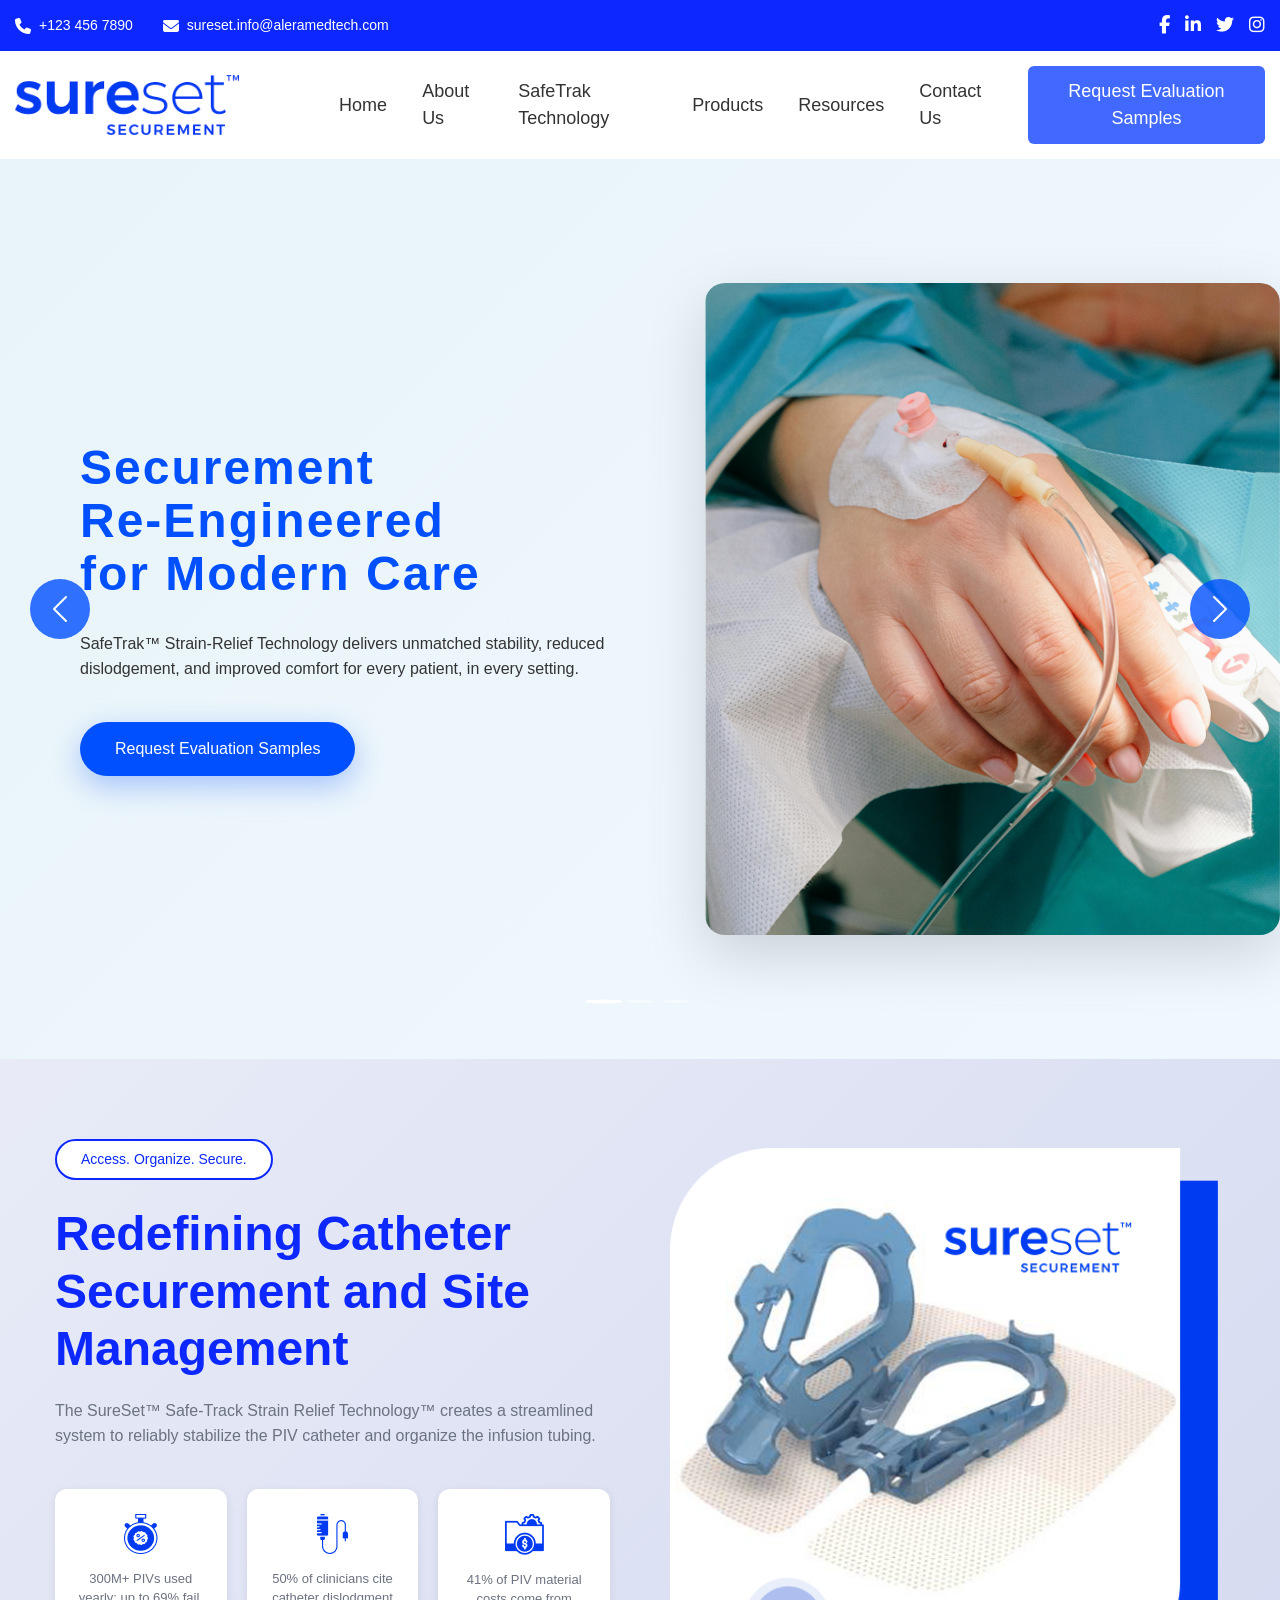
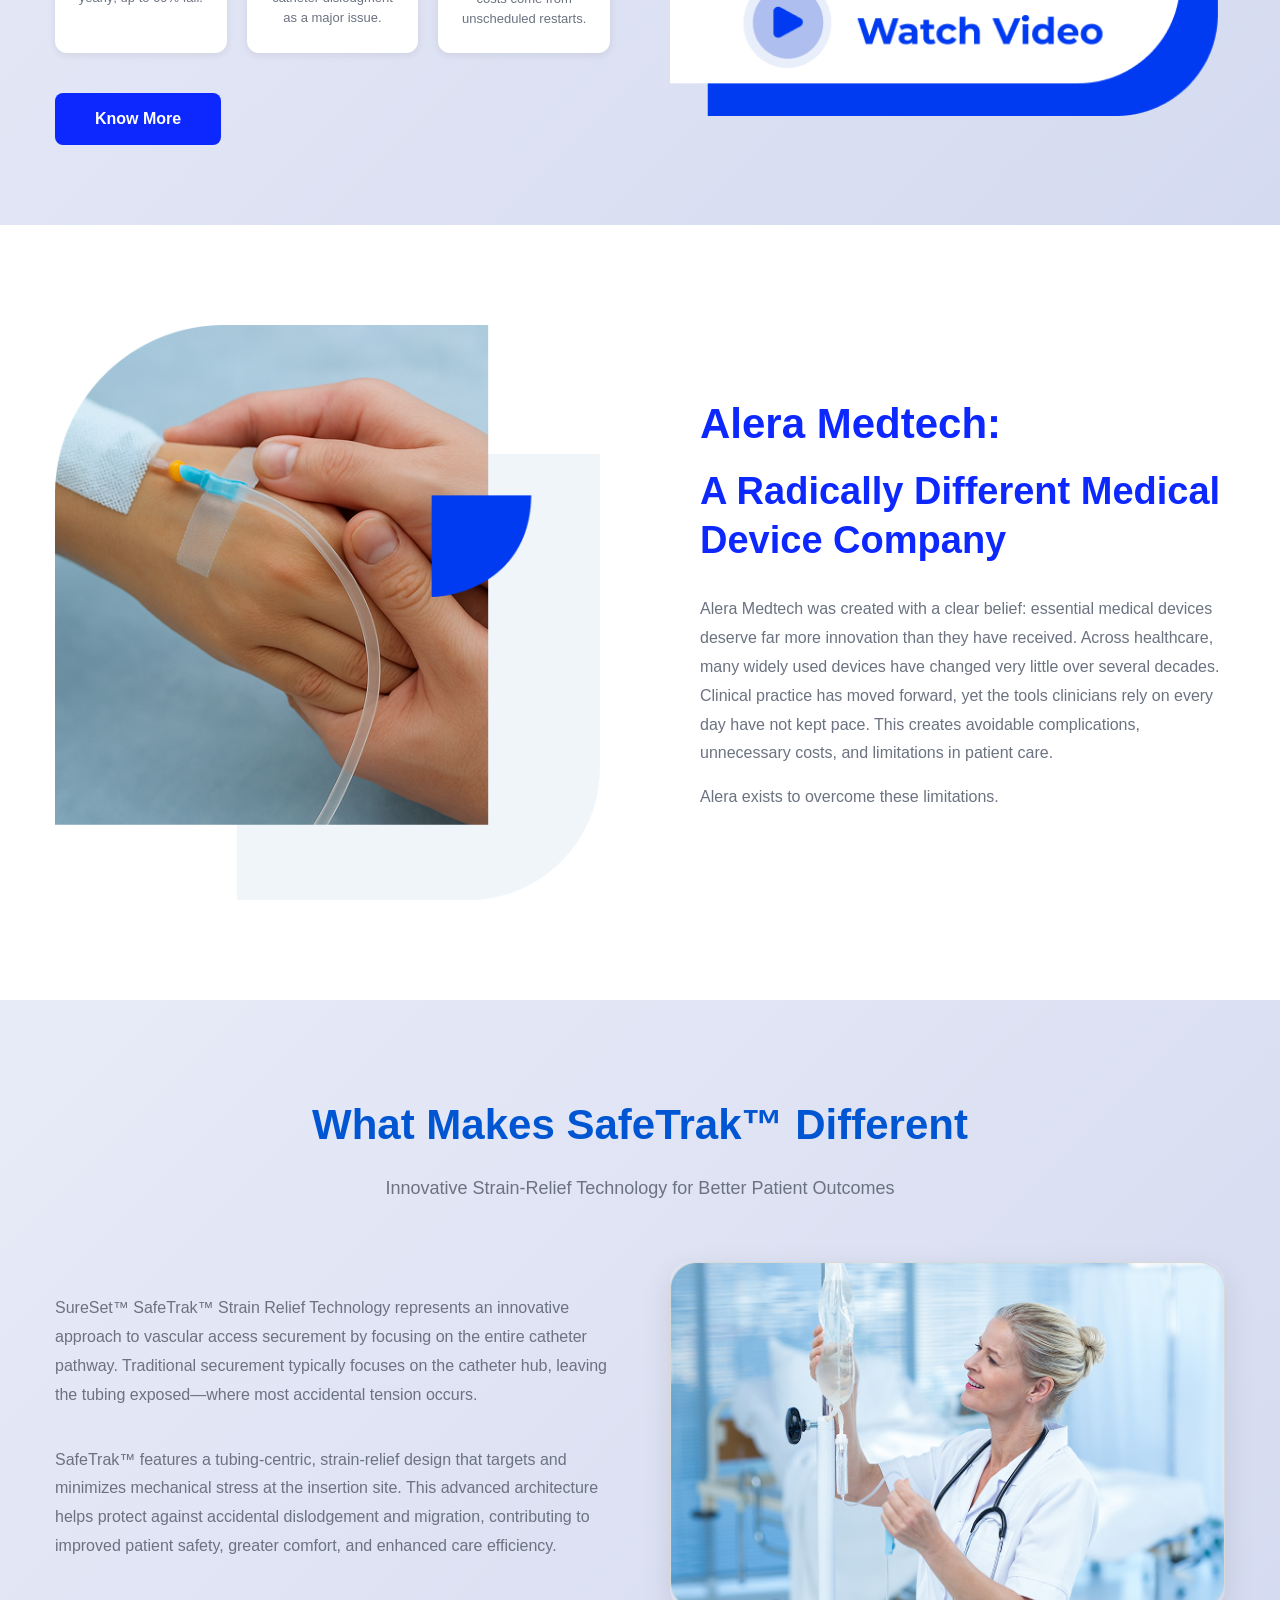
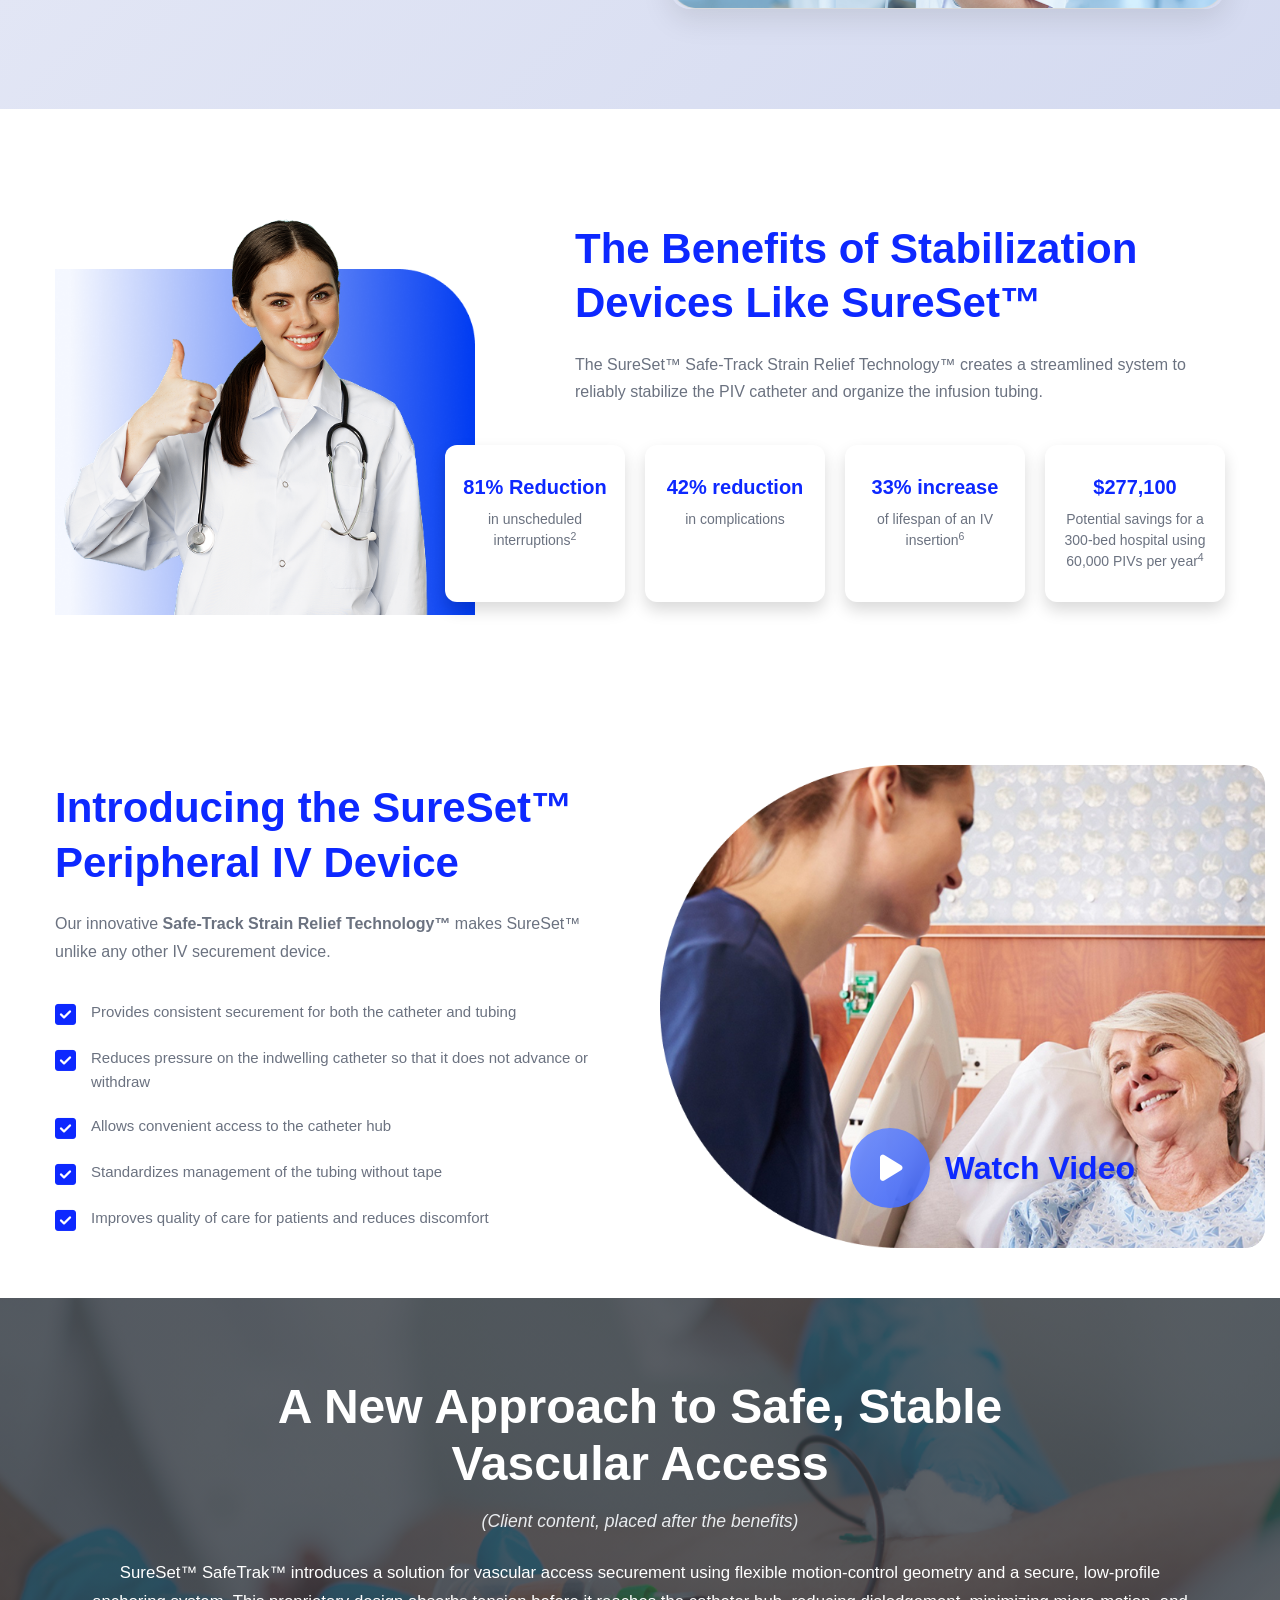
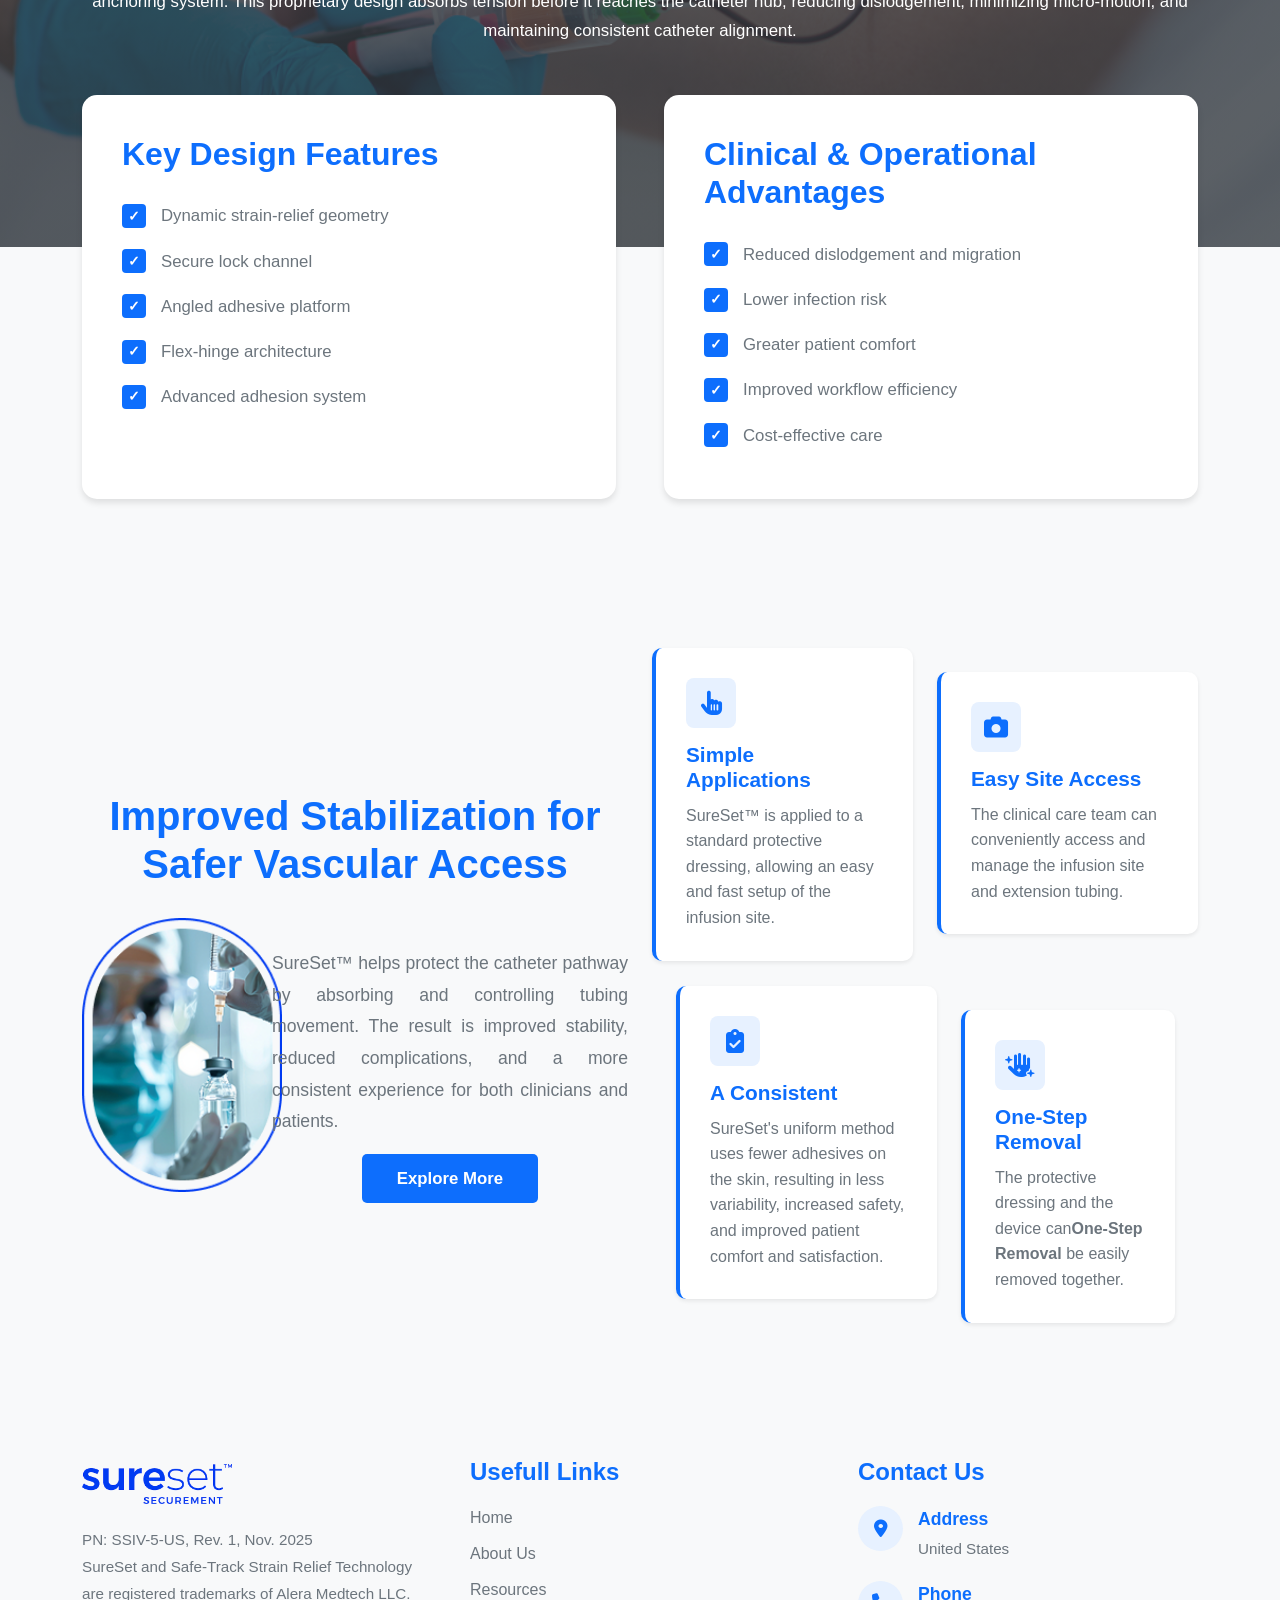
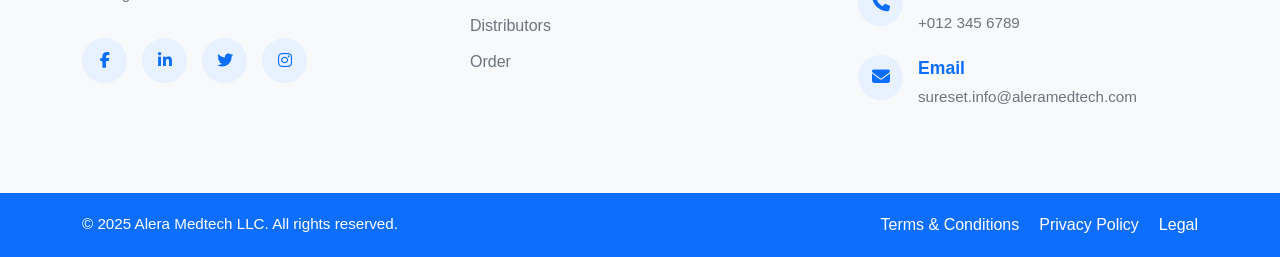
==== index.html @ 281a26e4 "comi" ====
<!DOCTYPE html>
<html lang="en">

<head>
    <meta charset="UTF-8">
    <meta name="viewport" content="width=device-width, initial-scale=1.0">
    <title>SureSet </title>
    <link href="https://cdnjs.cloudflare.com/ajax/libs/bootstrap/5.3.2/css/bootstrap.min.css" rel="stylesheet">
    <link href="https://cdnjs.cloudflare.com/ajax/libs/font-awesome/6.4.0/css/all.min.css" rel="stylesheet">
    <link rel="stylesheet" href="css/styles.css">
</head>

<body>
    <!-- Topbar -->
    <div class="topbar">
        <div class="topbar-container">
            <div class="topbar-content">
                <div class="topbar-left">
                    <a href="tel:+1234567890" class="topbar-contact-item">
                        <i class="fas fa-phone topbar-icon"></i>
                        <span>+123 456 7890</span>
                    </a>
                    <a href="mailto:sureset.info@aleramedtech.com" class="topbar-contact-item">
                        <i class="fas fa-envelope topbar-icon"></i>
                        <span>sureset.info@aleramedtech.com</span>
                    </a>
                </div>
                <div class="topbar-right">
                    <a href="#" class="topbar-social-link">
                        <i class="fab fa-facebook-f"></i>
                    </a>
                    <a href="#" class="topbar-social-link">
                        <i class="fab fa-linkedin-in"></i>
                    </a>
                    <a href="#" class="topbar-social-link">
                        <i class="fab fa-twitter"></i>
                    </a>
                    <a href="#" class="topbar-social-link">
                        <i class="fab fa-instagram"></i>
                    </a>
                </div>
            </div>
        </div>
    </div>

    <!-- Navbar -->
    <nav class="navbar">
        <div class="navbar-container">
            <div class="navbar-content">
                <a href="#" class="navbar-logo-link">
                    <img src="img/SureSet logo.png" alt="SureSet Logo" class="navbar-logo">
                </a>

                <button class="navbar-toggle" onclick="toggleMenu()">
                    <i class="fas fa-bars"></i>
                </button>

                <ul class="navbar-menu" id="navbarMenu">
                    <li class="navbar-menu-item">
                        <a href="index.html" class="navbar-menu-link">Home</a>
                    </li>
                    <li class="navbar-menu-item">
                        <a href="about.html" class="navbar-menu-link">About Us</a>
                    </li>
                    <li class="navbar-menu-item">
                        <a href="safetrak-technology.html" class="navbar-menu-link">SafeTrak Technology</a>
                    </li>
                    <li class="navbar-menu-item">
                        <a href="#" class="navbar-menu-link">Products</a>
                    </li>
                    <li class="navbar-menu-item">
                        <a href="resourses.html" class="navbar-menu-link">Resources</a>
                    </li>
                    <li class="navbar-menu-item">
                        <a href="contact.html" class="navbar-menu-link">Contact Us</a>
                    </li>
                    <li class="navbar-menu-item">
                        <button class="navbar-cta-button" id="openModalBtn">Request Evaluation Samples</button>
                    </li>
                </ul>
            </div>
        </div>
    </nav>

    <!-- Modal Overlay -->
    <div class="modal-overlay" id="modalOverlay">
        <div class="modal-container">
            <button class="close-btn" id="closeModalBtn" aria-label="Close"></button>

            <div class="form-header">
                <h1 id="headerTitle">Request Evaluation Samples</h1>
                <p id="headerSubtitle">Complete the form below to receive SureSet™ evaluation samples</p>
            </div>

            <div class="form-body">
                <!-- Form Content -->
                <div class="form-content" id="formContent">
                    <form id="evaluationForm" novalidate>
                        <div class="form-group">
                            <label for="fullName">Full Name <span class="required">*</span></label>
                            <input type="text" id="fullName" name="fullName" required>
                            <span class="error-message" id="fullNameError">Please enter your full name</span>
                        </div>

                        <div class="form-group">
                            <label for="email">Work Email <span class="required">*</span></label>
                            <input type="email" id="email" name="email" required>
                            <span class="error-message" id="emailError">Please enter a valid work email address</span>
                        </div>

                        <div class="form-group">
                            <label for="designation">Designation <span class="required">*</span></label>
                            <input type="text" id="designation" name="designation" required
                                placeholder="e.g., Nurse Manager, Physician, Clinical Director">
                            <span class="error-message" id="designationError">Please enter your designation</span>
                        </div>

                        <div class="form-group">
                            <label for="department">Department <span class="required">*</span></label>
                            <input type="text" id="department" name="department" required
                                placeholder="e.g., Emergency, ICU, Cardiology">
                            <span class="error-message" id="departmentError">Please enter your department</span>
                        </div>

                        <div class="form-group">
                            <label for="facilityName">Hospital/Clinic Name <span class="required">*</span></label>
                            <input type="text" id="facilityName" name="facilityName" required>
                            <span class="error-message" id="facilityNameError">Please enter your hospital or clinic
                                name</span>
                        </div>

                        <div class="form-group">
                            <label for="productType">Product Type <span class="required">*</span></label>
                            <select id="productType" name="productType" required>
                                <option value="">-- Select Product Type --</option>
                                <option value="sureset-peripheral-iv">SureSet™ Peripheral IV Securement Device</option>
                                <option value="sureset-picc">SureSet™ PICC Line Securement</option>
                                <option value="sureset-central-line">SureSet™ Central Line Securement</option>
                                <option value="sureset-dialysis">SureSet™ Dialysis Catheter Securement</option>
                                <option value="multiple">Multiple Products</option>
                            </select>
                            <span class="error-message" id="productTypeError">Please select a product type</span>
                        </div>

                        <div class="form-group">
                            <label for="phone">Phone Number <span class="required">*</span></label>
                            <input type="tel" id="phone" name="phone" required placeholder="+1 (555) 123-4567">
                            <span class="error-message" id="phoneError">Please enter a valid phone number</span>
                        </div>

                        <div class="form-group">
                            <label for="estimatedVolume">Estimated Monthly Volume</label>
                            <input type="text" id="estimatedVolume" name="estimatedVolume"
                                placeholder="e.g., 500 units">
                        </div>

                        <div class="form-group">
                            <label for="additionalInfo">Additional Information</label>
                            <textarea id="additionalInfo" name="additionalInfo"
                                placeholder="Please share any specific requirements or questions..."></textarea>
                        </div>

                        <button type="submit" class="submit-btn">Submit Request</button>
                    </form>
                </div>

                <!-- Thank You Content -->
                <div class="thank-you-content" id="thankYouContent">
                    <div class="thank-you-icon">
                        <div class="checkmark"></div>
                    </div>
                    <h2>Thank You!</h2>
                    <p>Your request has been submitted successfully. Our team will contact you within 24-48 hours.</p>

                    <div class="download-section">
                        <h3>📄 Download Product Information</h3>
                        <div class="download-buttons">
                            <!-- <a href="#" class="download-btn" id="downloadBrochure">
                                <svg fill="none" stroke="currentColor" viewBox="0 0 24 24">
                                    <path stroke-linecap="round" stroke-linejoin="round" stroke-width="2" d="M12 10v6m0 0l-3-3m3 3l3-3m2 8H7a2 2 0 01-2-2V5a2 2 0 012-2h5.586a1 1 0 01.707.293l5.414 5.414a1 1 0 01.293.707V19a2 2 0 01-2 2z"></path>
                                </svg>
                                Download Product Brochure
                            </a>
                            <a href="#" class="download-btn" id="downloadGuide">
                                <svg fill="none" stroke="currentColor" viewBox="0 0 24 24">
                                    <path stroke-linecap="round" stroke-linejoin="round" stroke-width="2" d="M12 10v6m0 0l-3-3m3 3l3-3m2 8H7a2 2 0 01-2-2V5a2 2 0 012-2h5.586a1 1 0 01.707.293l5.414 5.414a1 1 0 01.293.707V19a2 2 0 01-2 2z"></path>
                                </svg>
                                Download Clinical Guide
                            </a> -->
                            <a href="pdf/Sureset_Vascular Acess Safety.pdf" class="download-btn secondary-btn"
                                target="_blank">
                                <svg fill="none" stroke="currentColor" viewBox="0 0 24 24">
                                    <path stroke-linecap="round" stroke-linejoin="round" stroke-width="2"
                                        d="M12 10v6m0 0l-3-3m3 3l3-3m2 8H7a2 2 0 01-2-2V5a2 2 0 012-2h5.586a1 1 0 01.707.293l5.414 5.414a1 1 0 01.293.707V19a2 2 0 01-2 2z">
                                    </path>
                                </svg>
                                Download Full Product Catalog
                            </a>
                        </div>
                    </div>

                    <button class="submit-btn" id="closeThankYou">Close</button>
                </div>
            </div>
        </div>
    </div>

    <script>
        const modal = document.getElementById('modalOverlay');
        const openBtn = document.getElementById('openModalBtn');
        const closeBtn = document.getElementById('closeModalBtn');
        const form = document.getElementById('evaluationForm');
        const formContent = document.getElementById('formContent');
        const thankYouContent = document.getElementById('thankYouContent');
        const headerTitle = document.getElementById('headerTitle');
        const headerSubtitle = document.getElementById('headerSubtitle');
        const invalidEmailDomains = ['gmail.com', 'yahoo.com', 'hotmail.com', 'outlook.com', 'aol.com', 'icloud.com', 'mail.com', 'protonmail.com', 'yandex.com', 'zoho.com'];

        // Open Modal
        openBtn.addEventListener('click', () => {
            modal.classList.add('active');
            document.body.style.overflow = 'hidden';
            showForm();
        });

        // Close Modal
        function closeModal() {
            modal.classList.remove('active');
            document.body.style.overflow = '';
        }

        closeBtn.addEventListener('click', closeModal);

        // Close on overlay click
        modal.addEventListener('click', (e) => {
            if (e.target === modal) {
                closeModal();
            }
        });

        // Close on Escape key
        document.addEventListener('keydown', (e) => {
            if (e.key === 'Escape' && modal.classList.contains('active')) {
                closeModal();
            }
        });

        // Show Form
        function showForm() {
            formContent.classList.remove('hidden');
            thankYouContent.classList.remove('active');
            headerTitle.textContent = 'Request Evaluation Samples';
            headerSubtitle.textContent = 'Complete the form below to receive SureSet™ evaluation samples';
        }

        // Show Thank You Page
        function showThankYou() {
            formContent.classList.add('hidden');
            thankYouContent.classList.add('active');
            headerTitle.textContent = 'Request Submitted!';
            headerSubtitle.textContent = 'Access your resources below';
            document.querySelector('.modal-container').scrollTop = 0;
        }

        // Close Thank You and Reset
        document.getElementById('closeThankYou').addEventListener('click', () => {
            closeModal();
            setTimeout(() => {
                showForm();
                form.reset();
            }, 300);
        });



        function validateEmail(email) {
            const emailPattern = /^[^\s@]+@[^\s@]+\.[^\s@]+$/;
            if (!emailPattern.test(email)) {
                return { valid: false, message: 'Please enter a valid email address' };
            }

            const domain = email.split('@')[1].toLowerCase();
            if (invalidEmailDomains.includes(domain)) {
                return { valid: false, message: 'Please use a work email address. Personal email domains (Gmail, Yahoo, Hotmail, etc.) are not accepted' };
            }

            return { valid: true };
        }

        function validatePhone(phone) {
            const phonePattern = /^[+]?[(]?[0-9]{1,4}[)]?[-\s.]?[(]?[0-9]{1,4}[)]?[-\s.]?[0-9]{1,9}$/;
            return phonePattern.test(phone.replace(/\s/g, ''));
        }

        function showError(fieldId, message) {
            const field = document.getElementById(fieldId);
            const errorElement = document.getElementById(fieldId + 'Error');
            field.classList.add('error');
            errorElement.textContent = message;
            errorElement.classList.add('show');
        }

        function clearError(fieldId) {
            const field = document.getElementById(fieldId);
            const errorElement = document.getElementById(fieldId + 'Error');
            field.classList.remove('error');
            errorElement.classList.remove('show');
        }

        // Real-time validation for email
        document.getElementById('email').addEventListener('blur', function () {
            const email = this.value.trim();
            if (email) {
                const validation = validateEmail(email);
                if (!validation.valid) {
                    showError('email', validation.message);
                } else {
                    clearError('email');
                }
            }
        });

        // Real-time validation for phone
        document.getElementById('phone').addEventListener('blur', function () {
            const phone = this.value.trim();
            if (phone && !validatePhone(phone)) {
                showError('phone', 'Please enter a valid phone number');
            } else if (phone) {
                clearError('phone');
            }
        });

        // Clear errors on input
        form.querySelectorAll('input, select, textarea').forEach(field => {
            field.addEventListener('input', function () {
                clearError(this.id);
            });
        });

        form.addEventListener('submit', function (e) {
            e.preventDefault();

            let isValid = true;

            // Validate Full Name
            const fullName = document.getElementById('fullName').value.trim();
            if (!fullName) {
                showError('fullName', 'Please enter your full name');
                isValid = false;
            } else {
                clearError('fullName');
            }

            // Validate Email
            const email = document.getElementById('email').value.trim();
            const emailValidation = validateEmail(email);
            if (!email || !emailValidation.valid) {
                showError('email', emailValidation.message || 'Please enter a valid work email address');
                isValid = false;
            } else {
                clearError('email');
            }

            // Validate Designation
            const designation = document.getElementById('designation').value.trim();
            if (!designation) {
                showError('designation', 'Please enter your designation');
                isValid = false;
            } else {
                clearError('designation');
            }

            // Validate Department
            const department = document.getElementById('department').value.trim();
            if (!department) {
                showError('department', 'Please enter your department');
                isValid = false;
            } else {
                clearError('department');
            }

            // Validate Facility Name
            const facilityName = document.getElementById('facilityName').value.trim();
            if (!facilityName) {
                showError('facilityName', 'Please enter your hospital or clinic name');
                isValid = false;
            } else {
                clearError('facilityName');
            }

            // Validate Product Type
            const productType = document.getElementById('productType').value;
            if (!productType) {
                showError('productType', 'Please select a product type');
                isValid = false;
            } else {
                clearError('productType');
            }

            // Validate Phone
            const phone = document.getElementById('phone').value.trim();
            if (!phone || !validatePhone(phone)) {
                showError('phone', 'Please enter a valid phone number');
                isValid = false;
            } else {
                clearError('phone');
            }

            if (isValid) {
                // Here you would typically send the data to your server
                console.log('Form submitted successfully!', {
                    fullName,
                    email,
                    designation,
                    department,
                    facilityName,
                    productType,
                    phone,
                    estimatedVolume: document.getElementById('estimatedVolume').value.trim(),
                    additionalInfo: document.getElementById('additionalInfo').value.trim()
                });

                // Show Thank You page
                showThankYou();
            } else {
                // Scroll to first error in modal
                const firstError = form.querySelector('.error');
                if (firstError) {
                    firstError.scrollIntoView({ behavior: 'smooth', block: 'center' });
                }
            }
        });
    </script>
    <div id="heroCarousel" class="carousel slide hero-carousel" data-bs-ride="carousel" data-bs-interval="4000"
        data-bs-pause="false">
        <!-- Indicators -->
        <div class="carousel-indicators">
            <button type="button" data-bs-target="#heroCarousel" data-bs-slide-to="0" class="active"></button>
            <button type="button" data-bs-target="#heroCarousel" data-bs-slide-to="1"></button>
            <button type="button" data-bs-target="#heroCarousel" data-bs-slide-to="2"></button>
        </div>

        <!-- Slides -->
        <div class="carousel-inner">
            <!-- Slide 1 -->
            <div class="carousel-item active">
                <div class="hero-content">
                    <div class="content-wrapper">
                        <div class="text-content">
                            <h1>Securement<br>Re-Engineered<br>for Modern Care</h1>
                            <p>SafeTrak™ Strain-Relief Technology delivers unmatched stability, reduced dislodgement,
                                and improved comfort for every patient, in every setting.</p>
                            <button class="cta-button">Request Evaluation Samples</button>
                        </div>
                        <div class="image-content">
                            <img src="img/banner-1.png" alt="Medical Care" class="hero-image">
                        </div>
                    </div>
                </div>
            </div>

            <!-- Slide 2 -->
            <div class="carousel-item">
                <div class="hero-content">
                    <div class="content-wrapper">
                        <div class="text-content">
                            <h1>SafeTrak™ <br>Technology</h1>
                            <p>Engineered to Control Motion. Designed to Prevent Complications. Our tubing-centric
                                architecture absorbs tension before it reaches the catheter, protecting the insertion
                                site and reducing failures.</p>
                            <button class="cta-button">Explore SafeTrak™</button>
                        </div>
                        <div class="image-content">
                            <img src="img/banner-2.png" alt="Patient Care" class="hero-image">
                        </div>
                    </div>
                </div>
            </div>

            <!-- Slide 3 -->
            <div class="carousel-item">
                <div class="hero-content">
                    <div class="content-wrapper">
                        <div class="text-content">
                            <h1>SafeTrak™ <br>Technology</h1>
                            <p>Engineered to Control Motion. Designed to Prevent Complications. Our tubing-centric
                                architecture absorbs tension before it reaches the catheter, protecting the insertion
                                site and reducing failures.</p>
                            <button class="cta-button">Explore SafeTrak™</button>
                        </div>
                        <div class="image-content">
                            <img src="img/banner-3.png" alt="Healthcare Professional" class="hero-image">
                        </div>
                    </div>
                </div>
            </div>
        </div>

        <!-- Controls -->
        <button class="carousel-control-prev" type="button" data-bs-target="#heroCarousel" data-bs-slide="prev">
            <span class="carousel-control-prev-icon"></span>
            <span class="visually-hidden">Previous</span>
        </button>
        <button class="carousel-control-next" type="button" data-bs-target="#heroCarousel" data-bs-slide="next">
            <span class="carousel-control-next-icon"></span>
            <span class="visually-hidden">Next</span>
        </button>
    </div>

    <!-- Hero Section -->
    <section class="hero-section">
        <div class="hero-container">
            <div class="hero-content-wrapper">
                <div class="hero-left-content">
                    <div class="hero-badge">Access. Organize. Secure.</div>
                    <h1 class="hero-main-heading">Redefining Catheter Securement and Site Management</h1>
                    <p class="hero-description">
                        The SureSet™ Safe-Track Strain Relief Technology™ creates a streamlined
                        system to reliably stabilize the PIV catheter and organize the infusion tubing.
                    </p>

                    <div class="hero-stats-grid">
                        <div class="hero-stat-card">
                            <div class="hero-stat-icon">
                                <img src="img/icons/abt-1.png" alt="">
                            </div>
                            <p class="hero-stat-text">300M+ PIVs used yearly; up to 69% fail.</p>
                        </div>
                        <div class="hero-stat-card">
                            <div class="hero-stat-icon">
                                <img src="img/icons/abt-2.png" alt="">
                            </div>
                            <p class="hero-stat-text">50% of clinicians cite catheter dislodgment as a major issue.</p>
                        </div>
                        <div class="hero-stat-card">
                            <div class="hero-stat-icon">
                                <img src="img/icons/abt-3.png" alt="">
                            </div>
                            <p class="hero-stat-text">41% of PIV material costs come from unscheduled restarts.</p>
                        </div>
                    </div>

                    <a href="#" class="hero-cta-button">Know More</a>
                </div>

                <div class="hero-right-content">
                    <a href="#">
                        <img src="img/about.png" alt="SureSet Product" class="hero-product-image">

                    </a>
                </div>
            </div>
        </div>
    </section>

    <!-- About Section -->
    <section class="about-section">
        <div class="about-container">
            <div class="about-content-grid">
                <div class="about-image-wrapper">
                    <img src="img/rapid different.png" alt="Alera Medtech" class="about-main-image">

                </div>

                <div class="about-text-content">
                    <h2 class="about-main-title">Alera Medtech:</h2>
                    <h3 class="about-subtitle">A Radically Different Medical Device Company</h3>
                    <p class="about-description-text">
                        Alera Medtech was created with a clear belief: essential medical devices
                        deserve far more innovation than they have received. Across healthcare,
                        many widely used devices have changed very little over several decades.
                        Clinical practice has moved forward, yet the tools clinicians rely on every
                        day have not kept pace. This creates avoidable complications, unnecessary
                        costs, and limitations in patient care.
                    </p>
                    <p class="about-highlight-text">
                        Alera exists to overcome these limitations.
                    </p>
                </div>
            </div>
        </div>
    </section>

    <!-- SafeTrak Section -->
    <section class="safetrak-section">
        <div class="safetrak-container">
            <div class="safetrak-header">
                <h2 class="safetrak-main-title">What Makes SafeTrak™ Different</h2>
                <p class="safetrak-subtitle">Innovative Strain-Relief Technology for Better Patient Outcomes</p>
            </div>

            <div class="safetrak-content-grid">
                <div class="safetrak-text-wrapper">
                    <p class="safetrak-description-para">
                        SureSet™ SafeTrak™ Strain Relief Technology represents an innovative
                        approach to vascular access securement by focusing on the entire catheter
                        pathway. Traditional securement typically focuses on the catheter hub, leaving
                        the tubing exposed—where most accidental tension occurs.
                    </p>
                    <p class="safetrak-description-para">
                        SafeTrak™ features a tubing-centric, strain-relief design that targets and
                        minimizes mechanical stress at the insertion site. This advanced architecture
                        helps protect against accidental dislodgement and migration, contributing to
                        improved patient safety, greater comfort, and enhanced care efficiency.
                    </p>
                </div>

                <div class="safetrak-image-wrapper">
                    <img src="img/make different.png" alt="SafeTrak Technology" class="safetrak-featured-image">
                </div>
            </div>
        </div>
    </section>

    <!-- Benefits Section -->
    <section class="benefits-section">
        <div class="benefits-container">
            <div class="benefits-content-wrapper">
                <div class="benefits-image-container">
                    <img src="img/benifit.png" alt="Doctor" class="benefits-doctor-image">
                </div>

                <div class="benefits-text-area">
                    <h2 class="benefits-main-heading">The Benefits of Stabilization Devices Like SureSet™</h2>
                    <p class="benefits-intro-text">
                        The SureSet™ Safe-Track Strain Relief Technology™ creates a streamlined
                        system to reliably stabilize the PIV catheter and organize the infusion tubing.
                    </p>

                    <div class="benefits-stats-container">
                        <div class="benefits-stat-box shadow">
                            <h3 class="benefits-stat-number">81% Reduction</h3>
                            <p class="benefits-stat-description">in unscheduled interruptions<sup>2</sup></p>
                        </div>
                        <div class="benefits-stat-box shadow">
                            <h3 class="benefits-stat-number">42% reduction</h3>
                            <p class="benefits-stat-description">in complications</p>
                        </div>
                        <div class="benefits-stat-box shadow">
                            <h3 class="benefits-stat-number">33% increase</h3>
                            <p class="benefits-stat-description">of lifespan of an IV insertion<sup>6</sup></p>
                        </div>
                        <div class="benefits-stat-box shadow">
                            <h3 class="benefits-stat-number">$277,100</h3>
                            <p class="benefits-stat-description">Potential savings for a 300-bed hospital using 60,000
                                PIVs per year<sup>4</sup></p>
                        </div>
                    </div>
                </div>
            </div>
        </div>
    </section>

    <!-- Introducing Section -->
    <section class="introducing-section">
        <div class="introducing-container">
            <div class="introducing-layout-grid">
                <div class="introducing-left-content">
                    <h2 class="introducing-main-title">Introducing the SureSet™ Peripheral IV Device</h2>
                    <p class="introducing-subtitle-text">
                        Our innovative <strong>Safe-Track Strain Relief Technology™</strong> makes
                        SureSet™ unlike any other IV securement device.
                    </p>

                    <ul class="introducing-features-list">
                        <li class="introducing-feature-item">
                            <i class="fas fa-check-square introducing-check-icon"></i>
                            <span class="introducing-feature-text">Provides consistent securement for both the catheter
                                and tubing</span>
                        </li>
                        <li class="introducing-feature-item">
                            <i class="fas fa-check-square introducing-check-icon"></i>
                            <span class="introducing-feature-text">Reduces pressure on the indwelling catheter so that
                                it does not advance or withdraw</span>
                        </li>
                        <li class="introducing-feature-item">
                            <i class="fas fa-check-square introducing-check-icon"></i>
                            <span class="introducing-feature-text">Allows convenient access to the catheter hub</span>
                        </li>
                        <li class="introducing-feature-item">
                            <i class="fas fa-check-square introducing-check-icon"></i>
                            <span class="introducing-feature-text">Standardizes management of the tubing without
                                tape</span>
                        </li>
                        <li class="introducing-feature-item">
                            <i class="fas fa-check-square introducing-check-icon"></i>
                            <span class="introducing-feature-text">Improves quality of care for patients and reduces
                                discomfort</span>
                        </li>
                    </ul>
                </div>

                <div class="introducing-right-content">
                    <div class="introducing-video-container">
                        <img src="img/peripheral iv device.png" alt="Patient Care" class="introducing-background-image">
                        <div class="introducing-video-overlay">
                            <button class="introducing-play-btn">
                                <i class="fas fa-play introducing-play-icon"></i>
                            </button>
                            <span class="introducing-watch-text">Watch Video</span>
                        </div>
                    </div>
                </div>
            </div>
        </div>
    </section>

    <!-- Hero Section -->
    <section class="vas-hero-section">
        <div class="container">
            <h1 class="vas-hero-title">A New Approach to Safe, Stable<br>Vascular Access</h1>
            <p class="vas-hero-subtitle">(Client content, placed after the benefits)</p>
            <p class="vas-hero-description">
                SureSet™ SafeTrak™ introduces a solution for vascular access securement using flexible motion-control
                geometry and a secure, low-profile anchoring system. This proprietary design absorbs tension before it
                reaches the catheter hub, reducing dislodgement, minimizing micro-motion, and maintaining consistent
                catheter alignment.
            </p>
        </div>
    </section>

    <!-- Features Section -->
    <section class="vas-content-section">
        <div class="container">
            <div class="row g-5">
                <!-- Key Design Features -->
                <div class="col-lg-6">
                    <div class="vas-feature-card">
                        <h2 class="vas-card-title">Key Design Features</h2>
                        <div class="vas-feature-item">
                            <div class="vas-check-icon"></div>
                            <p class="vas-feature-text">Dynamic strain-relief geometry</p>
                        </div>
                        <div class="vas-feature-item">
                            <div class="vas-check-icon"></div>
                            <p class="vas-feature-text">Secure lock channel</p>
                        </div>
                        <div class="vas-feature-item">
                            <div class="vas-check-icon"></div>
                            <p class="vas-feature-text">Angled adhesive platform</p>
                        </div>
                        <div class="vas-feature-item">
                            <div class="vas-check-icon"></div>
                            <p class="vas-feature-text">Flex-hinge architecture</p>
                        </div>
                        <div class="vas-feature-item">
                            <div class="vas-check-icon"></div>
                            <p class="vas-feature-text">Advanced adhesion system</p>
                        </div>
                    </div>
                </div>

                <!-- Clinical & Operational Advantages -->
                <div class="col-lg-6">
                    <div class="vas-feature-card">
                        <h2 class="vas-card-title">Clinical & Operational<br>Advantages</h2>
                        <div class="vas-feature-item">
                            <div class="vas-check-icon"></div>
                            <p class="vas-feature-text">Reduced dislodgement and migration</p>
                        </div>
                        <div class="vas-feature-item">
                            <div class="vas-check-icon"></div>
                            <p class="vas-feature-text">Lower infection risk</p>
                        </div>
                        <div class="vas-feature-item">
                            <div class="vas-check-icon"></div>
                            <p class="vas-feature-text">Greater patient comfort</p>
                        </div>
                        <div class="vas-feature-item">
                            <div class="vas-check-icon"></div>
                            <p class="vas-feature-text">Improved workflow efficiency</p>
                        </div>
                        <div class="vas-feature-item">
                            <div class="vas-check-icon"></div>
                            <p class="vas-feature-text">Cost-effective care</p>
                        </div>
                    </div>
                </div>
            </div>
        </div>
    </section>

    <!-- Stabilization Section -->
    <section class="vas-stabilization-section">
        <div class="container">
            <div class="row align-items-center">
                <div class="col-lg-6">

                    <div class="text-center">
                        <h2 class="vas-stab-title">Improved Stabilization for Safer Vascular Access</h2>
                        <div class="row">
                            <div class="col-4">
                                <img src="img/stabilization.png" width="200" alt="">
                            </div>
                            <div class="col-8">
                                <p class="vas-stab-description">
                                    SureSet™ helps protect the catheter pathway by absorbing and controlling tubing
                                    movement. The result is improved stability, reduced complications, and a more
                                    consistent
                                    experience for both clinicians and patients.
                                </p>
                                <button class="vas-explore-btn">Explore More</button>
                            </div>
                        </div>


                    </div>
                </div>
                <div class="col-lg-6">
                    <div class="row">
                        <div class="col-md-6">
                            <div class="vas-benefit-card">
                                <div class="vas-benefit-icon">
                                    <i class="fas fa-hand-pointer"></i>
                                </div>
                                <h3 class="vas-benefit-title">Simple Applications</h3>
                                <p class="vas-benefit-text">
                                    SureSet™ is applied to a standard protective dressing, allowing an easy and fast
                                    setup of the infusion site.
                                </p>
                            </div>
                        </div>
                        <div class="col-md-6 mt-4">
                            <div class="vas-benefit-card">
                                <div class="vas-benefit-icon">
                                    <i class="fas fa-camera"></i>
                                </div>
                                <h3 class="vas-benefit-title">Easy Site Access</h3>
                                <p class="vas-benefit-text">
                                    The clinical care team can conveniently access and manage the infusion site and
                                    extension tubing.
                                </p>
                            </div>
                        </div>
                        <div class="col-md-6 ms-4">
                            <div class="vas-benefit-card">
                                <div class="vas-benefit-icon">
                                    <i class="fas fa-clipboard-check"></i>
                                </div>
                                <h3 class="vas-benefit-title">A Consistent</h3>
                                <p class="vas-benefit-text">
                                    SureSet's uniform method uses fewer adhesives on the skin, resulting in less
                                    variability, increased safety, and improved patient comfort and satisfaction.
                                </p>
                            </div>
                        </div>
                        <div class="col-md-5 mt-4">
                            <div class="vas-benefit-card">
                                <div class="vas-benefit-icon">
                                    <i class="fas fa-hand-sparkles"></i>
                                </div>
                                <h3 class="vas-benefit-title">One-Step Removal</h3>
                                <p class="vas-benefit-text">
                                    The protective dressing and the device can<strong>One-Step Removal</strong> be
                                    easily removed together.
                                </p>
                            </div>
                        </div>
                    </div>
                </div>
            </div>
        </div>
    </section>

    <!-- Footer -->
    <footer class="vas-footer">
        <div class="container">
            <div class="row vas-footer-top g-5">
                <div class="col-lg-4 mb-4">
                    <div class="vas-footer-logo">
                        <img src="img/SureSet logo.png" width="150" alt="">
                    </div>
                    <p class="vas-footer-text">
                        PN: SSIV-5-US, Rev. 1, Nov. 2025<br>
                        SureSet and Safe-Track Strain Relief Technology are registered trademarks of Alera Medtech LLC.
                    </p>
                    <div class="vas-social-links">
                        <a href="#" class="vas-social-link"><i class="fab fa-facebook-f"></i></a>
                        <a href="#" class="vas-social-link"><i class="fab fa-linkedin-in"></i></a>
                        <a href="#" class="vas-social-link"><i class="fab fa-twitter"></i></a>
                        <a href="#" class="vas-social-link"><i class="fab fa-instagram"></i></a>
                    </div>
                </div>
                <div class="col-lg-4 mb-4">
                    <h3 class="vas-footer-section-title">Usefull Links</h3>
                    <ul class="vas-footer-links">
                        <li><a href="index.html">Home</a></li>
                        <li><a href="about.html">About Us</a></li>
                        <li><a href="resourses.html">Resources</a></li>
                        <li><a href="#">Distributors</a></li>
                        <li><a href="#">Order</a></li>
                    </ul>
                </div>
                <div class="col-lg-4 mb-4">
                    <h3 class="vas-footer-section-title">Contact Us</h3>
                    <div class="vas-contact-item">
                        <div class="vas-contact-icon">
                            <i class="fas fa-map-marker-alt"></i>
                        </div>
                        <div>
                            <div class="vas-contact-label">Address</div>
                            <p class="vas-contact-value">United States</p>
                        </div>
                    </div>
                    <div class="vas-contact-item">
                        <div class="vas-contact-icon">
                            <i class="fas fa-phone"></i>
                        </div>
                        <div>
                            <div class="vas-contact-label">Phone</div>
                            <p class="vas-contact-value">+012 345 6789</p>
                        </div>
                    </div>
                    <div class="vas-contact-item">
                        <div class="vas-contact-icon">
                            <i class="fas fa-envelope"></i>
                        </div>
                        <div>
                            <div class="vas-contact-label">Email</div>
                            <p class="vas-contact-value">sureset.info@aleramedtech.com</p>
                        </div>
                    </div>
                </div>
            </div>
        </div>
        <div class="vas-footer-bottom">
            <div class="container">
                <div class="row align-items-center">
                    <div class="col-md-6">
                        <p class="vas-copyright">© 2025 Alera Medtech LLC. All rights reserved.</p>
                    </div>
                    <div class="col-md-6">
                        <ul class="vas-footer-bottom-links">
                            <li><a href="#">Terms & Conditions</a></li>
                            <li><a href="#">Privacy Policy</a></li>
                            <li><a href="#">Legal</a></li>
                        </ul>
                    </div>
                </div>
            </div>
        </div>
    </footer>

    <script src="https://cdnjs.cloudflare.com/ajax/libs/bootstrap/5.3.2/js/bootstrap.bundle.min.js"></script>
    <script>
        function toggleMenu() {
            const menu = document.getElementById('navbarMenu');
            menu.classList.toggle('navbar-menu-active');
        }
    </script>
</body>

</html>
---- css/styles.css ----
* {
            margin: 0;
            padding: 0;
            box-sizing: border-box;
        }

        body {
            font-family: 'Arial', sans-serif;
            overflow-x: hidden;
        }

        .hero-carousel {
            height: 100vh;
            position: relative;
        }

        .carousel-item {
            height: 100vh;
        }

        .hero-content {
            height: 100%;
            display: flex;
            align-items: center;
            background: linear-gradient(135deg, #e8f4f8 0%, #f0f8ff 100%);
        }

        .content-wrapper {
            display: flex;
            align-items: center;
            width: 100%;
            margin: 0 auto;
            padding: 0 0 0 80px;
        }

        .text-content {
            flex: 1;
            padding-right: 50px;
            animation: slideInLeft 1s ease-out;
        }

        .text-content h1 {
            font-size: 3rem;
            font-weight: 900;
            color: #0050ff;
            line-height: 1.1;
            margin-bottom: 30px;
            letter-spacing: 2px;
        }

        .text-content p {
            font-size: 1rem;
            color: #333;
            line-height: 1.6;
            margin-bottom: 40px;
            max-width: 600px;
        }

        .cta-button {
            background-color: #0050ff;
            color: white;
            padding: 15px 35px;
            font-size: 1rem;
            font-weight: 500;
            border: none;
            border-radius: 50px;
            cursor: pointer;
            transition: all 0.3s ease;
            box-shadow: 0 10px 30px rgba(0, 80, 255, 0.3);
            animation: fadeInUp 1s ease-out 0.3s backwards;
        }

        .cta-button:hover {
            background-color: #0040cc;
            transform: translateY(-3px);
            box-shadow: 0 15px 40px rgba(0, 80, 255, 0.4);
        }

        .image-content {
            flex: 1;
            position: relative;
            animation: slideInRight 1s ease-out;
        }

        .hero-image {
            width: 100%;
            height: 100%;
            object-fit: cover;
            border-radius: 20px;
            box-shadow: 0 20px 60px rgba(0, 0, 0, 0.15);
        }

        /* Carousel Controls */
        .carousel-control-prev,
        .carousel-control-next {
            width: 60px;
            height: 60px;
            background-color: rgba(0, 80, 255, 0.8);
            border-radius: 50%;
            top: 50%;
            transform: translateY(-50%);
            opacity: 1;
        }

        .carousel-control-prev {
            left: 30px;
        }

        .carousel-control-next {
            right: 30px;
        }

        .carousel-control-prev:hover,
        .carousel-control-next:hover {
            background-color: rgba(0, 80, 255, 1);
        }

        .carousel-indicators {
            bottom: 30px;
        }

        .carousel-indicators button {
            width: 12px;
            height: 12px;
            border-radius: 50%;
            background-color: #0050ff;
            opacity: 0.5;
            transition: all 0.3s ease;
        }

        .carousel-indicators button.active {
            opacity: 1;
            transform: scale(1.3);
        }

        /* Animations */
        @keyframes slideInLeft {
            from {
                opacity: 0;
                transform: translateX(-100px);
            }
            to {
                opacity: 1;
                transform: translateX(0);
            }
        }

        @keyframes slideInRight {
            from {
                opacity: 0;
                transform: translateX(100px);
            }
            to {
                opacity: 1;
                transform: translateX(0);
            }
        }

        @keyframes fadeInUp {
            from {
                opacity: 0;
                transform: translateY(30px);
            }
            to {
                opacity: 1;
                transform: translateY(0);
            }
        }

        /* Responsive */
        @media (max-width: 992px) {
            .content-wrapper {
                flex-direction: column;
                padding: 30px;
                justify-content: center;
            }

            .text-content {
                padding-right: 0;
                margin-bottom: 30px;
                text-align: center;
            }

            .text-content h1 {
                font-size: 2.5rem;
            }

            .text-content p {
                font-size: 1rem;
                margin: 0 auto 30px;
            }

            .hero-image {
                height: 400px;
            }
        }

        @media (max-width: 576px) {
            .text-content h1 {
                font-size: 2rem;
            }

            .carousel-control-prev,
            .carousel-control-next {
                width: 40px;
                height: 40px;
            }

            .carousel-control-prev {
                left: 10px;
            }

            .carousel-control-next {
                right: 10px;
            }
        }
/* Topbar Styles */
        .topbar {
            background-color: #0d28ff;
            padding: 12px 0;
        }
        
        .topbar-container {
            max-width: 1400px;
            margin: 0 auto;
            padding: 0 15px;
        }
        
        .topbar-content {
            display: flex;
            justify-content: space-between;
            align-items: center;
        }
        
        .topbar-left {
            display: flex;
            gap: 30px;
            align-items: center;
        }
        
        .topbar-contact-item {
            display: flex;
            align-items: center;
            gap: 8px;
            color: white;
            text-decoration: none;
            font-size: 14px;
        }
        
        .topbar-contact-item:hover {
            color: #e0e0e0;
        }
        
        .topbar-icon {
            font-size: 16px;
        }
        
        .topbar-right {
            display: flex;
            gap: 15px;
        }
        
        .topbar-social-link {
            color: white;
            font-size: 18px;
            transition: opacity 0.3s;
        }
        
        .topbar-social-link:hover {
            opacity: 0.8;
            color: white;
        }
        
        /* Navbar Styles */
        .navbar {
            background-color: white;
            box-shadow: 0 2px 4px rgba(0,0,0,0.1);
            padding: 15px 0;
        }
        
        .navbar-container {
            max-width: 1400px;
            margin: 0 auto;
            padding: 0 15px;
        }
        
        .navbar-content {
            display: flex;
            justify-content: space-between;
            align-items: center;
            gap: 100px;
        }
        
        .navbar-logo {
            max-height: 60px;
            width: auto;
        }
        
        .navbar-menu {
            display: flex;
            gap: 35px;
            align-items: center;
            list-style: none;
            margin: 0;
            padding: 0;
        }
        
        .navbar-menu-item {
            position: relative;
        }
        
        .navbar-menu-link {
            color: #333;
            text-decoration: none;
            font-size: 18px;
            font-weight: 500;
            transition: color 0.3s;
        }
        
        .navbar-menu-link:hover {
            color: #0d28ff;
        }
        
        .navbar-cta-button {
            background-color: #4169ff;
            color: white;
            padding: 12px 28px;
            border-radius: 6px;
            text-decoration: none;
            font-weight: 500;
            transition: background-color 0.3s;
            border: none;
            font-size: 18px;
        }
        
        .navbar-cta-button:hover {
            background-color: #0d28ff;
            color: white;
        }
        
        .navbar-toggle {
            display: none;
            background: none;
            border: none;
            font-size: 24px;
            color: #333;
            cursor: pointer;
        }
        
        /* Responsive */
        @media (max-width: 992px) {
            .navbar-menu {
                display: none;
                position: absolute;
                top: 100%;
                left: 0;
                right: 0;
                background: white;
                flex-direction: column;
                padding: 20px;
                box-shadow: 0 4px 6px rgba(0,0,0,0.1);
                gap: 20px;
            }
            
            .navbar-menu.navbar-menu-active {
                display: flex;
            }
            
            .navbar-toggle {
                display: block;
            }
            
            .navbar-content {
                position: relative;
            }
            
            .topbar-left {
                flex-direction: column;
                gap: 10px;
                align-items: flex-start;
            }
            
            .topbar-content {
                flex-direction: column;
                gap: 15px;
            }
        }
        
        @media (max-width: 576px) {
            .topbar-contact-item {
                font-size: 12px;
            }
            
            .topbar-social-link {
                font-size: 16px;
            }
            
            .navbar-logo {
                max-height: 40px;
            }
        }

        /* Hero Section Styles */
        .hero-section {
            background: linear-gradient(135deg, #e8ebf7 0%, #d4daf0 100%);
            padding: 80px 0;
            position: relative;
            overflow: hidden;
        }

        .hero-container {
            max-width: 1200px;
            margin: 0 auto;
            padding: 0 15px;
        }

        .hero-content-wrapper {
            display: grid;
            grid-template-columns: 1fr 1fr;
            gap: 60px;
            align-items: center;
        }

        .hero-left-content {
            z-index: 2;
        }

        .hero-badge {
            display: inline-block;
            border: 2px solid #0d28ff;
            color: #0d28ff;
            padding: 8px 24px;
            border-radius: 25px;
            font-size: 14px;
            font-weight: 500;
            margin-bottom: 25px;
            background-color: #fff;
        }

        .hero-main-heading {
            font-size: 48px;
            font-weight: 700;
            color: #0d28ff;
            line-height: 1.2;
            margin-bottom: 20px;
        }

        .hero-description {
            font-size: 16px;
            color: #6b7280;
            line-height: 1.6;
            margin-bottom: 40px;
        }

        .hero-stats-grid {
            display: grid;
            grid-template-columns: repeat(3, 1fr);
            gap: 20px;
            margin-bottom: 40px;
        }

        .hero-stat-card {
            background: white;
            padding: 25px 20px;
            border-radius: 12px;
            text-align: center;
            box-shadow: 0 2px 8px rgba(0,0,0,0.08);
            transition: transform 0.3s, box-shadow 0.3s;
        }

        .hero-stat-card:hover {
            transform: translateY(-5px);
            box-shadow: 0 4px 12px rgba(0,0,0,0.12);
        }

        .hero-stat-icon {
            color: #0d28ff;
            margin-bottom: 15px;
        }

        .hero-stat-text {
            font-size: 13px;
            color: #6b7280;
            line-height: 1.5;
            margin-bottom: 0;
        }

        .hero-cta-button {
            background-color: #0d28ff;
            color: white;
            padding: 14px 40px;
            border-radius: 8px;
            text-decoration: none;
            font-weight: 600;
            display: inline-block;
            transition: background-color 0.3s;
            border: none;
            font-size: 16px;
        }

        .hero-cta-button:hover {
            background-color: #0a20cc;
            color: white;
        }

        .hero-right-content {
            position: relative;
        }

        .hero-product-container {
            background: white;
            border-radius: 30px;
            padding: 40px;
            position: relative;
            box-shadow: 0 10px 40px rgba(0,0,0,0.1);
        }

        .hero-product-image {
            width: 100%;
            height: auto;
            display: block;
            margin-bottom: 20px;
        }

        .hero-brand-logo {
            position: absolute;
            top: 30px;
            right: 40px;
            max-width: 180px;
            height: auto;
        }

        .hero-video-button-wrapper {
            display: flex;
            align-items: center;
            justify-content: center;
            gap: 15px;
            margin-top: 20px;
        }

        .hero-play-button {
            width: 70px;
            height: 70px;
            border-radius: 50%;
            background: linear-gradient(135deg, #6b8cff 0%, #4169ff 100%);
            display: flex;
            align-items: center;
            justify-content: center;
            cursor: pointer;
            transition: transform 0.3s;
            border: none;
        }

        .hero-play-button:hover {
            transform: scale(1.1);
        }

        .hero-play-icon {
            color: white;
            font-size: 28px;
            margin-left: 4px;
        }

        .hero-video-text {
            font-size: 32px;
            font-weight: 700;
            color: #0d28ff;
        }

        .hero-blue-accent {
            position: absolute;
            right: -50px;
            top: 0;
            bottom: 0;
            width: 150px;
            background-color: #0d28ff;
            border-radius: 50px 0 0 50px;
            z-index: 1;
        }

        /* About Section Styles */
        .about-section {
            padding: 100px 0;
            background-color: #ffffff;
        }

        .about-container {
            max-width: 1200px;
            margin: 0 auto;
            padding: 0 15px;
        }

        .about-content-grid {
            display: grid;
            grid-template-columns: 1fr 1fr;
            gap: 80px;
            align-items: center;
        }

        .about-image-wrapper {
            position: relative;
        }

        .about-main-image {
            width: 100%;
            height: auto;
            border-radius: 20px;
            display: block;
        }

        .about-blue-shape {
            position: absolute;
            width: 200px;
            height: 200px;
            background-color: #0d28ff;
            border-radius: 50%;
            bottom: -30px;
            right: -30px;
            z-index: -1;
        }

        .about-light-shape {
            position: absolute;
            width: 150px;
            height: 300px;
            background-color: #e8ebf7;
            border-radius: 80px;
            bottom: -50px;
            left: -40px;
            z-index: -2;
        }

        .about-text-content {
            padding-left: 20px;
        }

        .about-main-title {
            font-size: 42px;
            font-weight: 700;
            color: #0d28ff;
            line-height: 1.3;
            margin-bottom: 15px;
        }

        .about-subtitle {
            font-size: 38px;
            font-weight: 700;
            color: #0d28ff;
            line-height: 1.3;
            margin-bottom: 30px;
        }

        .about-description-text {
            font-size: 16px;
            color: #6b7280;
            line-height: 1.8;
            margin-bottom: 15px;
        }

        .about-highlight-text {
            font-size: 16px;
            color: #6b7280;
            line-height: 1.8;
            font-weight: 500;
        }

        /* Responsive Styles */
        @media (max-width: 992px) {
            .navbar-menu {
                display: none;
                position: absolute;
                top: 100%;
                left: 0;
                right: 0;
                background: white;
                flex-direction: column;
                padding: 20px;
                box-shadow: 0 4px 6px rgba(0,0,0,0.1);
                gap: 20px;
            }
            
            .navbar-menu.navbar-menu-active {
                display: flex;
            }
            
            .navbar-toggle {
                display: block;
            }
            
            .navbar-content {
                position: relative;
            }
            
            .topbar-left {
                flex-direction: column;
                gap: 10px;
                align-items: flex-start;
            }
            
            .topbar-content {
                flex-direction: column;
                gap: 15px;
            }

            .hero-content-wrapper {
                grid-template-columns: 1fr;
                gap: 40px;
            }

            .hero-main-heading {
                font-size: 36px;
            }

            .hero-stats-grid {
                grid-template-columns: 1fr;
            }

            .hero-blue-accent {
                display: none;
            }

            .about-content-grid {
                grid-template-columns: 1fr;
                gap: 50px;
            }

            .about-main-title,
            .about-subtitle {
                font-size: 32px;
            }
        }

        @media (max-width: 576px) {
            .topbar-contact-item {
                font-size: 12px;
            }
            
            .topbar-social-link {
                font-size: 16px;
            }
            
            .navbar-logo {
                max-height: 40px;
            }

            .hero-main-heading {
                font-size: 28px;
            }

            .hero-section {
                padding: 50px 0;
            }

            .about-section {
                padding: 60px 0;
            }

            .about-main-title,
            .about-subtitle {
                font-size: 26px;
            }
        }

         /* SafeTrak Section Styles */
        .safetrak-section {
            padding: 100px 0;
            background: linear-gradient(135deg, #e8ebf7 0%, #d4daf0 100%);
        }

        .safetrak-container {
            max-width: 1200px;
            margin: 0 auto;
            padding: 0 15px;
        }

        .safetrak-header {
            text-align: center;
            margin-bottom: 60px;
        }

        .safetrak-main-title {
            font-size: 48px;
            font-weight: 700;
            color: #0d28ff;
            margin-bottom: 15px;
        }

        .safetrak-subtitle {
            font-size: 18px;
            color: #6b7280;
        }

        .safetrak-content-grid {
            display: grid;
            grid-template-columns: 1fr 1fr;
            gap: 60px;
            align-items: center;
        }

        .safetrak-text-wrapper {
            display: flex;
            flex-direction: column;
            gap: 20px;
        }

        .safetrak-description-para {
            font-size: 16px;
            color: #6b7280;
            line-height: 1.8;
        }

        .safetrak-image-wrapper {
            position: relative;
        }

        .safetrak-featured-image {
            width: 100%;
            height: auto;
            border-radius: 20px;
            box-shadow: 0 10px 30px rgba(0,0,0,0.1);
        }

        /* Benefits Section Styles */
        .benefits-section {
            padding: 100px 0;
            background-color: #ffffff;
        }

        .benefits-container {
            max-width: 1200px;
            margin: 0 auto;
            padding: 0 15px;
        }

        .benefits-content-wrapper {
            display: grid;
            grid-template-columns: 1fr 1.3fr;
            gap: 80px;
            align-items: center;
        }

        .benefits-image-container {
            position: relative;
        }


        .benefits-doctor-image {
            position: relative;
            width: 100%;
            max-width: 500px;
            height: auto;
            z-index: 1;
            display: block;
        }

        .benefits-text-area {
            padding-left: 20px;
        }

        .benefits-main-heading {
            font-size: 42px;
            font-weight: 700;
            color: #0d28ff;
            line-height: 1.3;
            margin-bottom: 20px;
        }

        .benefits-intro-text {
            font-size: 16px;
            color: #6b7280;
            line-height: 1.7;
            margin-bottom: 40px;
        }

        .benefits-stats-container {
                display: grid;
                grid-template-columns: repeat(4, 1.2fr);
                gap: 20px;
                position: relative;
                margin-left: -130px;
                z-index: 1;
        }

        .benefits-stat-box {
            background: white;
            padding: 30px 18px;
            border-radius: 12px;
            box-shadow: 0 2px 12px rgba(0,0,0,0.08);
            transition: transform 0.3s, box-shadow 0.3s;
            min-width: 180px;
        }

        .benefits-stat-box:hover {
            transform: translateY(-5px);
            box-shadow: 0 4px 16px rgba(0,0,0,0.12);
        }

        .benefits-stat-number {
            font-size: 20px;
            font-weight: 700;
            color: #0d28ff;
            margin-bottom: 10px;
            text-align: center;
        }

        .benefits-stat-description {
            font-size: 14px;
            color: #6b7280;
            line-height: 1.5;
            margin: 0;
            text-align: center;
        }

        /* Introducing Section Styles */
        .introducing-section {
            padding: 50px 0;
            background-color: #ffffff;
        }

        .introducing-container {
            max-width: 100%;
            margin: 0 auto;
            padding: 0 15px;
        }

        .introducing-layout-grid {
            display: grid;
            grid-template-columns: 1fr 1fr;
            gap: 40px;
            align-items: center;
        }

        .introducing-left-content {
            padding-left: 40px;
        }

        .introducing-main-title {
            font-size: 42px;
            font-weight: 700;
            color: #0d28ff;
            line-height: 1.3;
            margin-bottom: 20px;
        }

        .introducing-subtitle-text {
            font-size: 16px;
            color: #6b7280;
            line-height: 1.7;
            margin-bottom: 35px;
        }

        .introducing-features-list {
            list-style: none;
            padding: 0;
            margin: 0;
            display: flex;
            flex-direction: column;
            gap: 20px;
        }

        .introducing-feature-item {
            display: flex;
            align-items: flex-start;
            gap: 15px;
        }

        .introducing-check-icon {
            font-size: 24px;
            color: #0d28ff;
            flex-shrink: 0;
            margin-top: 2px;
        }

        .introducing-feature-text {
            font-size: 15px;
            color: #6b7280;
            line-height: 1.6;
        }

        .introducing-right-content {
            position: relative;
        }

        .introducing-video-container {
            position: relative;
            border-radius: 20px;
            overflow: hidden;
        }

        .introducing-background-image {
            width: 100%;
            height: auto;
            display: block;
        }

        .introducing-video-overlay {
            position: absolute;
            bottom: 40px;
            right: 130px;
            display: flex;
            align-items: center;
            gap: 15px;
        }

        .introducing-play-btn {
            width: 80px;
            height: 80px;
            border-radius: 50%;
            background: linear-gradient(135deg, rgba(107, 140, 255, 0.9) 0%, rgba(65, 105, 255, 0.9) 100%);
            border: none;
            display: flex;
            align-items: center;
            justify-content: center;
            cursor: pointer;
            transition: transform 0.3s;
        }

        .introducing-play-btn:hover {
            transform: scale(1.1);
        }

        .introducing-play-icon {
            color: white;
            font-size: 30px;
            margin-left: 4px;
        }

        .introducing-watch-text {
            font-size: 32px;
            font-weight: 700;
            color: #0d28ff;
            text-shadow: 0 2px 4px rgba(0,0,0,0.1);
        }

        /* Responsive Styles */
        @media (max-width: 992px) {
            .safetrak-content-grid {
                grid-template-columns: 1fr;
            }

            .safetrak-main-title {
                font-size: 36px;
            }

            .benefits-content-wrapper {
                grid-template-columns: 1fr;
                gap: 50px;
            }

            .benefits-main-heading {
                font-size: 32px;
            }

            .benefits-stats-container {
                grid-template-columns: 1fr;
            }

            .introducing-layout-grid {
                grid-template-columns: 1fr;
                gap: 50px;
            }

            .introducing-main-title {
                font-size: 32px;
            }
        }

        @media (max-width: 576px) {
            .safetrak-main-title {
                font-size: 28px;
            }

            .safetrak-section,
            .benefits-section,
            .introducing-section {
                padding: 60px 0;
            }

            .benefits-main-heading {
                font-size: 26px;
            }

            .introducing-main-title {
                font-size: 26px;
            }

            .introducing-watch-text {
                font-size: 24px;
            }
        }

        .vas-hero-section {
            background: linear-gradient(rgba(52, 58, 64, 0.8), rgba(52, 58, 64, 0.8)), 
                        url('../img/bg\ img.png');
            background-size: cover;
            background-position: center;
            padding: 80px 0 250px;
            color: white;
            text-align: center;
        }

        .vas-hero-title {
            font-size: 3rem;
            font-weight: 700;
            margin-bottom: 15px;
            line-height: 1.2;
        }

        .vas-hero-subtitle {
            font-size: 1.1rem;
            font-style: italic;
            margin-bottom: 25px;
            color: #e9ecef;
        }

        .vas-hero-description {
            font-size: 1.05rem;
            line-height: 1.7;
            max-width: 1100px;
            margin: 0 auto;
        }

        .vas-content-section {
            background-color: #f8f9fa;
            padding: 0 0 60px 0;
            position: relative;
        }

        .vas-feature-card {
            background: white;
            border-radius: 15px;
            padding: 40px;
            margin-top: -200px;
            box-shadow: 0 4px 6px rgba(0, 0, 0, 0.1);
            height: 190%;
        }

        .vas-card-title {
            color: #0d6efd;
            font-size: 2rem;
            font-weight: 700;
            margin-bottom: 30px;
        }

        .vas-feature-item {
            display: flex;
            align-items: center;
            margin-bottom: 20px;
            font-size: 1.05rem;
        }

        .vas-check-icon {
            width: 24px;
            height: 24px;
            background-color: #0d6efd;
            border-radius: 4px;
            display: flex;
            align-items: center;
            justify-content: center;
            margin-right: 15px;
            flex-shrink: 0;
        }

        .vas-check-icon::after {
            content: '✓';
            color: white;
            font-weight: bold;
            font-size: 14px;
        }

        .vas-feature-text {
            color: #6c757d;
            margin: 0;
        }

        @media (max-width: 768px) {
            .vas-hero-section{
                padding-bottom: 80px;
            }
            .vas-hero-title {
                font-size: 2rem;
            }
            
            .vas-card-title {
                font-size: 1.5rem;
            }
            
            .vas-content-section {
                padding: 40px 0;
            }
        }

         /* Stabilization Section */
        .vas-stabilization-section {
            background-color: #f8f9fa;
            padding: 80px 0;
        }

        .vas-stab-title {
            color: #0d6efd;
            font-size: 2.5rem;
            font-weight: 700;
            margin-bottom: 30px;
        }

        .vas-stab-image-wrapper {
            position: relative;
            width: 250px;
            height: 250px;
            margin: 0 auto 30px;
        }

        .vas-stab-image {
            width: 100%;
            height: 100%;
            border-radius: 50%;
            border: 5px solid #0d6efd;
            object-fit: cover;
        }

        .vas-stab-description {
            color: #6c757d;
            font-size: 1.1rem;
            line-height: 1.8;
            margin-top: 30px;
            text-align: justify;
        }

        .vas-explore-btn {
            background-color: #0d6efd;
            color: white;
            padding: 12px 35px;
            border: none;
            border-radius: 5px;
            font-weight: 600;
            font-size: 1.05rem;
            cursor: pointer;
            transition: all 0.3s;
        }

        .vas-explore-btn:hover {
            background-color: #0b5ed7;
            transform: translateY(-2px);
        }

        .vas-benefit-card {
            background: white;
            padding: 30px;
            border-radius: 10px;
            box-shadow: 0 2px 4px rgba(0, 0, 0, 0.08);
            margin-bottom: 25px;
            border-left: 4px solid #0d6efd;
            transition: all 0.3s;
        }

        .vas-benefit-card:hover {
            box-shadow: 0 4px 8px rgba(0, 0, 0, 0.12);
            transform: translateY(-3px);
        }

        .vas-benefit-icon {
            width: 50px;
            height: 50px;
            background-color: #e7f1ff;
            border-radius: 8px;
            display: flex;
            align-items: center;
            justify-content: center;
            margin-bottom: 15px;
        }

        .vas-benefit-icon i {
            font-size: 24px;
            color: #0d6efd;
        }

        .vas-benefit-title {
            color: #0d6efd;
            font-size: 1.3rem;
            font-weight: 700;
            margin-bottom: 10px;
        }

        .vas-benefit-text {
            color: #6c757d;
            font-size: 1rem;
            line-height: 1.6;
            margin: 0;
        }

        /* Footer Section */
        .vas-footer {
            background-color: #f8f9fa;
            padding: 30px 0 0;
        }


        .vas-footer-logo {
            color: #0d6efd;
            font-size: 2rem;
            font-weight: 700;
            margin-bottom: 20px;
        }

        .vas-footer-logo-subtitle {
            font-size: 0.75rem;
            text-transform: uppercase;
            letter-spacing: 2px;
            font-weight: 600;
        }

        .vas-footer-text {
            color: #6c757d;
            font-size: 0.95rem;
            line-height: 1.8;
            margin-bottom: 30px;
        }

        .vas-social-links {
            display: flex;
            gap: 15px;
        }

        .vas-social-link {
            width: 45px;
            height: 45px;
            background-color: #e7f1ff;
            border-radius: 50%;
            display: flex;
            align-items: center;
            justify-content: center;
            color: #0d6efd;
            text-decoration: none;
            transition: all 0.3s;
        }

        .vas-social-link:hover {
            background-color: #0d6efd;
            color: white;
            transform: translateY(-3px);
        }

        .vas-footer-section-title {
            color: #0d6efd;
            font-size: 1.5rem;
            font-weight: 700;
            margin-bottom: 20px;
        }

        .vas-footer-links {
            list-style: none;
            padding: 0;
            margin: 0;
        }

        .vas-footer-links li {
            margin-bottom: 12px;
        }

        .vas-footer-links a {
            color: #6c757d;
            text-decoration: none;
            transition: color 0.3s;
        }

        .vas-footer-links a:hover {
            color: #0d6efd;
        }

        .vas-contact-item {
            display: flex;
            align-items: flex-start;
            margin-bottom: 20px;
        }

        .vas-contact-icon {
            width: 45px;
            height: 45px;
            background-color: #e7f1ff;
            border-radius: 50%;
            display: flex;
            align-items: center;
            justify-content: center;
            margin-right: 15px;
            flex-shrink: 0;
        }

        .vas-contact-icon i {
            color: #0d6efd;
            font-size: 18px;
        }

        .vas-contact-label {
            color: #0d6efd;
            font-weight: 700;
            font-size: 1.1rem;
            margin-bottom: 5px;
        }

        .vas-contact-value {
            color: #6c757d;
            font-size: 0.95rem;
            margin: 0;
        }

        .vas-footer-bottom {
            background-color: #0d6efd;
            padding: 20px 0;
            margin-top: 40px;
        }

        .vas-copyright {
            color: white;
            margin: 0;
            font-size: 0.95rem;
        }

        .vas-footer-bottom-links {
            display: flex;
            gap: 20px;
            justify-content: flex-end;
            margin: 0;
            padding: 0;
            list-style: none;
        }

        .vas-footer-bottom-links a {
            color: white;
            text-decoration: none;
            transition: opacity 0.3s;
        }

        .vas-footer-bottom-links a:hover {
            opacity: 0.8;
        }

        @media (max-width: 768px) {
            .vas-hero-title {
                font-size: 2rem;
            }
            
            .vas-card-title {
                font-size: 1.5rem;
            }
            
            .vas-content-section {
                padding: 40px 0;
            }

            .vas-stab-title {
                font-size: 1.8rem;
            }

            .vas-footer-bottom-links {
                justify-content: center;
                margin-top: 15px;
            }
        }

        /* Sub Page Hero */
.sub-hero {
    min-height: 400px;
    background: 
    url("../img/about\ banner.png") center / cover no-repeat;
    color: #ffffff;
}

.sub-heror {
    min-height: 500px;
    background:
    url("../img/resources\ banner.png") center / cover no-repeat;
    color: #ffffff;
}

.sub-heros {
    min-height: 500px;
    background:
    url("../img/tech-banner.png") center / cover no-repeat;
    color: #ffffff;
}

.sub-heroc {
    min-height: 500px;
    background:
    url("../img/banner\ contact.png") center / cover no-repeat;
    color: #ffffff;
}

.sub-hero-title {
    font-size: 2.5rem;
    font-weight: 700;
    margin-bottom: 10px;
}

.sub-hero-text {
    font-size: 1.05rem;
    max-width: 600px;
    opacity: 0.9;
}

/* Breadcrumb */
.sub-hero-breadcrumb {
    background: transparent;
    padding: 0;
    margin-bottom: 12px;
}

.sub-hero-breadcrumb .breadcrumb-item a {
    color: #ffffff;
    text-decoration: none;
    opacity: 0.85;
}

.sub-hero-breadcrumb .breadcrumb-item.active {
    color: #ffffff;
    opacity: 1;
}

.sub-hero-breadcrumb .breadcrumb-item + .breadcrumb-item::before {
    color: #ffffff;
}



/* Modal Overlay */
        .modal-overlay {
            display: none;
            position: fixed;
            top: 0;
            left: 0;
            width: 100%;
            height: 100%;
            background: rgba(0, 0, 0, 0.7);
            backdrop-filter: blur(5px);
            z-index: 9999;
            animation: fadeIn 0.3s ease;
        }

        .modal-overlay.active {
            display: flex;
            justify-content: center;
            align-items: center;
            padding: 20px;
            overflow-y: auto;
        }

        @keyframes fadeIn {
            from {
                opacity: 0;
            }
            to {
                opacity: 1;
            }
        }

        /* Modal Container */
        .modal-container {
            background: white;
            border-radius: 20px;
            box-shadow: 0 20px 60px rgba(0, 0, 0, 0.3);
            max-width: 700px;
            width: 100%;
            max-height: 90vh;
            overflow-y: auto;
            animation: slideUp 0.4s ease;
            position: relative;
        }

        @keyframes slideUp {
            from {
                transform: translateY(50px);
                opacity: 0;
            }
            to {
                transform: translateY(0);
                opacity: 1;
            }
        }

        /* Close Button */
        .close-btn {
            position: absolute;
            top: 20px;
            right: 20px;
            width: 35px;
            height: 35px;
            background: rgba(255, 255, 255, 0.2);
            border: none;
            border-radius: 50%;
            cursor: pointer;
            display: flex;
            align-items: center;
            justify-content: center;
            transition: all 0.3s ease;
            z-index: 10;
        }

        .close-btn:hover {
            background: rgba(255, 255, 255, 0.3);
            transform: rotate(90deg);
        }

        .close-btn::before,
        .close-btn::after {
            content: '';
            position: absolute;
            width: 20px;
            height: 2px;
            background: white;
        }

        .close-btn::before {
            transform: rotate(45deg);
        }

        .close-btn::after {
            transform: rotate(-45deg);
        }

        /* Form Header */
        .form-header {
            background: linear-gradient(135deg, #667eea 0%, #764ba2 100%);
            color: white;
            padding: 40px 30px;
            text-align: center;
            border-radius: 20px 20px 0 0;
        }

        .form-header h1 {
            font-size: 28px;
            margin-bottom: 10px;
        }

        .form-header p {
            font-size: 16px;
            opacity: 0.9;
        }

        /* Form Body */
        .form-body {
            padding: 40px 30px;
        }

        .form-content {
            display: block;
        }

        .form-content.hidden {
            display: none;
        }

        .form-group {
            margin-bottom: 25px;
        }

        .form-group label {
            display: block;
            margin-bottom: 8px;
            font-weight: 600;
            color: #333;
            font-size: 14px;
        }

        .required {
            color: #e74c3c;
        }

        .form-group input,
        .form-group select,
        .form-group textarea {
            width: 100%;
            padding: 12px 15px;
            border: 2px solid #e0e0e0;
            border-radius: 8px;
            font-size: 15px;
            transition: all 0.3s ease;
            font-family: inherit;
        }

        .form-group input:focus,
        .form-group select:focus,
        .form-group textarea:focus {
            outline: none;
            border-color: #667eea;
            box-shadow: 0 0 0 3px rgba(102, 126, 234, 0.1);
        }

        .form-group textarea {
            resize: vertical;
            min-height: 100px;
        }

        .error-message {
            color: #e74c3c;
            font-size: 13px;
            margin-top: 5px;
            display: none;
        }

        .error-message.show {
            display: block;
        }

        .form-group input.error,
        .form-group select.error {
            border-color: #e74c3c;
        }

        .submit-btn {
            width: 100%;
            padding: 15px;
            background: linear-gradient(135deg, #667eea 0%, #764ba2 100%);
            color: white;
            border: none;
            border-radius: 8px;
            font-size: 16px;
            font-weight: 600;
            cursor: pointer;
            transition: transform 0.2s ease, box-shadow 0.2s ease;
        }

        .submit-btn:hover {
            transform: translateY(-2px);
            box-shadow: 0 10px 20px rgba(102, 126, 234, 0.3);
        }

        .submit-btn:active {
            transform: translateY(0);
        }

        .submit-btn:disabled {
            opacity: 0.6;
            cursor: not-allowed;
        }

        /* Thank You Page */
        .thank-you-content {
            display: none;
            text-align: center;
            padding: 20px;
        }

        .thank-you-content.active {
            display: block;
        }

        .thank-you-icon {
            width: 100px;
            height: 100px;
            margin: 0 auto 30px;
            background: linear-gradient(135deg, #667eea 0%, #764ba2 100%);
            border-radius: 50%;
            display: flex;
            align-items: center;
            justify-content: center;
            animation: checkmarkPop 0.6s ease;
        }

        @keyframes checkmarkPop {
            0% {
                transform: scale(0);
            }
            50% {
                transform: scale(1.1);
            }
            100% {
                transform: scale(1);
            }
        }

        .checkmark {
            width: 32px;
            height: 70px;
            border: 4px solid white;
            border-top: none;
            border-left: none;
            transform: rotate(45deg);
            margin-top: -10px;
        }

        .thank-you-content h2 {
            font-size: 32px;
            color: #333;
            margin-bottom: 15px;
        }

        .thank-you-content p {
            font-size: 16px;
            color: #666;
            margin-bottom: 30px;
            line-height: 1.6;
        }

        .download-section {
            background: #f8f9fa;
            padding: 30px;
            border-radius: 12px;
            margin-bottom: 30px;
        }

        .download-section h3 {
            font-size: 20px;
            color: #333;
            margin-bottom: 20px;
        }

        .download-buttons {
            display: flex;
            flex-direction: column;
            gap: 15px;
        }

        .download-btn {
            display: flex;
            align-items: center;
            justify-content: center;
            gap: 10px;
            padding: 15px 25px;
            background: linear-gradient(135deg, #667eea 0%, #764ba2 100%);
            color: white;
            border: none;
            border-radius: 8px;
            font-size: 16px;
            font-weight: 600;
            cursor: pointer;
            transition: all 0.3s ease;
            text-decoration: none;
        }

        .download-btn:hover {
            transform: translateY(-2px);
            box-shadow: 0 10px 20px rgba(102, 126, 234, 0.3);
        }

        .download-btn svg {
            width: 20px;
            height: 20px;
        }

        .secondary-btn {
            background: white;
            color: #667eea;
            border: 2px solid #667eea;
        }

        .secondary-btn:hover {
            background: #f8f9fa;
        }

        /* Trigger Button */
        .trigger-btn {
            position: fixed;
            bottom: 30px;
            right: 30px;
            padding: 15px 30px;
            background: linear-gradient(135deg, #667eea 0%, #764ba2 100%);
            color: white;
            border: none;
            border-radius: 50px;
            font-size: 16px;
            font-weight: 600;
            cursor: pointer;
            box-shadow: 0 10px 30px rgba(102, 126, 234, 0.4);
            transition: all 0.3s ease;
            z-index: 1000;
        }

        .trigger-btn:hover {
            transform: translateY(-3px);
            box-shadow: 0 15px 40px rgba(102, 126, 234, 0.5);
        }

        @media (max-width: 768px) {
            .modal-container {
                margin: 20px 0;
            }

            .form-header {
                padding: 30px 20px;
            }

            .form-header h1 {
                font-size: 24px;
            }

            .form-body {
                padding: 30px 20px;
            }

            .trigger-btn {
                bottom: 20px;
                right: 20px;
                padding: 12px 24px;
                font-size: 14px;
            }

            .close-btn {
                top: 15px;
                right: 15px;
            }

            .thank-you-content h2 {
                font-size: 26px;
            }
        }

        /* Scrollbar Styling */
        .modal-container::-webkit-scrollbar {
            width: 8px;
        }

        .modal-container::-webkit-scrollbar-track {
            background: #f1f1f1;
        }

        .modal-container::-webkit-scrollbar-thumb {
            background: #667eea;
            border-radius: 4px;
        }

        .modal-container::-webkit-scrollbar-thumb:hover {
            background: #764ba2;
        }

        .nt-container {
            max-width: 1250px;
            margin: 0 auto;
        }

        .nt-main-title {
            color: #0d6efd;
            font-weight: 700;
            font-size: 3rem;
            margin-bottom: 20px;
        }

        .nt-subtitle {
            color: #6c757d;
            font-size: 1.1rem;
            margin-bottom: 40px;
            line-height: 1.6;
        }

        .nt-nav-tabs {
            border: none;
            background: #0d6efd;
            border-radius: 8px;
            padding: 8px;
            margin-bottom: 50px;
        }

        .nt-nav-tabs .nt-nav-link {
            border: none;
            color: white;
            font-weight: 600;
            font-size: 1.3rem;
            padding: 15px 40px;
            border-radius: 6px;
            transition: all 0.3s ease;
            background: #0d6efd;
        }

        .nt-nav-tabs .nt-nav-link:hover {
            background: rgba(255, 255, 255, 0.3);
        }

        .nt-nav-tabs .nt-nav-link.active {
            background: white;
            color: #0d6efd;
        }

        .nt-section-title {
            color: #0d6efd;
            font-weight: 700;
            font-size: 2.5rem;
            margin-bottom: 25px;
        }

        .nt-section-description {
            color: #6c757d;
            font-size: 1.05rem;
            line-height: 1.6;
            margin-bottom: 15px;
        }

        .nt-portfolio-title {
            color: #6c757d;
            font-size: 1.05rem;
            margin-bottom: 25px;
        }

        .nt-product-item {
            margin-bottom: 25px;
        }

        .nt-product-item input[type="checkbox"] {
            width: 24px;
            height: 24px;
            margin-right: 12px;
            accent-color: #0d6efd;
            flex-shrink: 0;
        }

        .nt-product-name {
            color: #0d6efd;
            font-weight: 600;
            font-size: 1.05rem;
            margin-bottom: 5px;
        }

        .nt-product-namez {
            color: #6c757d;
            font-weight: 500;
            font-size: 1rem;
            margin-bottom: 5px;
        }

        .nt-product-description {
            color: #6c757d;
            font-size: 1rem;
            line-height: 1.5;
        }

        .nt-closing-text {
            color: #6c757d;
            font-size: 1.05rem;
            line-height: 1.6;
            margin-top: 30px;
        }

        .nt-product-image {
            width: 100%;
            object-fit: cover;
            border-radius: 15px;
            box-shadow: 0 4px 15px rgba(0, 0, 0, 0.1);
        }

        @media (max-width: 768px) {
            .nt-main-title {
                font-size: 2rem;
            }

            .nt-section-title {
                font-size: 2rem;
            }

            .nt-nav-tabs .nt-nav-link {
                font-size: 1rem;
                padding: 12px 20px;
            }
        }

        .alera-main-wrapper {
            font-family: -apple-system, BlinkMacSystemFont, 'Segoe UI', Roboto, Oxygen, Ubuntu, Cantarell, sans-serif;
        }

        .alera-hero-section {
            background-color: #f0f4f8;
            padding: 60px 0;
        }

        .alera-section-title {
            color: #0056ff;
            font-size: 2.5rem;
            font-weight: 700;
            margin-bottom: 50px;
        }

        .alera-feature-card {
            background: white;
            border-radius: 8px;
            padding: 30px;
            height: 100%;
            box-shadow: 0 2px 8px rgba(0, 0, 0, 0.08);
            border-left: 5px solid #7fa3ea;
            border-bottom: 5px solid #7fa3ea;
        }

        .alera-icon-wrapper {
            color: #0056ff;
            font-size: 3rem;
            margin-bottom: 20px;
        }

        .alera-feature-title {
            color: #1a1a1a;
            font-size: 1.25rem;
            font-weight: 600;
            margin-bottom: 15px;
        }

        .alera-feature-description {
            color: #6b7280;
            font-size: 14px;
        }

        .alera-philosophy-section {
            background-image: linear-gradient(rgba(0, 0, 0, 0.6), rgba(0, 0, 0, 0.6)), url('../img/abt-bg.png');
            background-size: cover;
            background-position: center;
            padding: 80px 0;
            color: white;
        }

        .alera-philosophy-title {
            font-size: 3rem;
            font-weight: 700;
            margin-bottom: 20px;
        }

        .alera-philosophy-subtitle {
            font-size: 1.1rem;
            margin-bottom: 50px;
            opacity: 0.9;
        }

        .alera-philosophy-card {
            background: white;
            border-radius: 8px;
            padding: 30px;
            margin-bottom: 20px;
            box-shadow: 0 4px 12px rgba(0, 0, 0, 0.1);
        }

        .alera-philosophy-card-title {
            color: #0056ff;
            font-size: 1.3rem;
            font-weight: 600;
            margin-bottom: 10px;
            display: flex;
            align-items: center;
            gap: 15px;
        }

        .alera-philosophy-card-icon {
            color: #0056ff;
            font-size: 2rem;
        }

        .alera-philosophy-card-text {
            color: #6b7280;
            font-size: 0.95rem;
        }

        .alera-commitment-section {
            background: white;
            padding: 80px 0;
        }

        .alera-commitment-title {
            color: #0056ff;
            font-size: 2.5rem;
            font-weight: 700;
            margin-bottom: 40px;
        }

        .alera-commitment-text {
            color: #6b7280;
            font-size: 1.05rem;
            line-height: 1.8;
            max-width: 1000px;
            margin: 0 auto 30px;
        }

        .sureset-faq-section {
            background-color: #f8f9fa;
            padding: 60px 0;
        }

        .sureset-faq-title {
            color: #0d6efd;
            font-size: 2.5rem;
            font-weight: 700;
            text-align: center;
            margin-bottom: 20px;
        }

        .sureset-faq-subtitle {
            text-align: center;
            color: #6c757d;
            margin-bottom: 50px;
        }

        .sureset-faq-subtitle a {
            color: #6c757d;
            text-decoration: underline;
        }

        .sureset-faq-item {
            background: white;
            border: 1px solid #e0e0e0;
            border-radius: 8px;
            margin-bottom: 15px;
            padding: 20px 25px;
            cursor: pointer;
            transition: all 0.3s ease;
        }

        .sureset-faq-item:hover {
            box-shadow: 0 2px 8px rgba(0, 0, 0, 0.1);
        }

        .sureset-faq-question {
            display: flex;
            justify-content: space-between;
            align-items: center;
            font-weight: 600;
            color: #000;
            margin: 0;
        }

        .sureset-faq-number {
            background-color: #0d6efd;
            color: white;
            border-radius: 50%;
            width: 30px;
            height: 30px;
            display: inline-flex;
            align-items: center;
            justify-content: center;
            margin-right: 15px;
            font-size: 0.9rem;
            flex-shrink: 0;
        }

        .sureset-faq-toggle {
            color: #0d6efd;
            font-size: 1.2rem;
            transition: transform 0.3s ease;
        }

        .sureset-faq-answer {
            max-height: 0;
            overflow: hidden;
            transition: max-height 0.3s ease;
            padding-left: 45px;
            color: #666;
            line-height: 1.6;
        }

        .sureset-faq-item.active .sureset-faq-answer {
            max-height: 500px;
            margin-top: 15px;
        }

        .sureset-faq-item.active .sureset-faq-toggle {
            transform: rotate(180deg);
        }

        .sureset-resources-section {
            background-color: #f0f4ff;
            padding: 60px 0;
        }

        .sureset-resources-title {
            color: #0d6efd;
            font-size: 2.5rem;
            font-weight: 700;
            text-align: center;
            margin-bottom: 50px;
        }

        .sureset-resources-card {
            background: white;
            border-radius: 12px;
            padding: 40px;
            box-shadow: 0 4px 12px rgba(0, 0, 0, 0.08);
        }

        .sureset-brochure-image {
            width: 100%;
            max-width: 550px;
            border-radius: 8px;
            box-shadow: 0 4px 12px rgba(0, 0, 0, 0.15);
        }

        .sureset-download-link {
            display: flex;
            align-items: center;
            color: #0d6efd;
            text-decoration: none;
            font-weight: 600;
            font-size: 1.1rem;
            margin-bottom: 30px;
            transition: all 0.3s ease;
        }

        .sureset-download-link:hover {
            color: #0a58ca;
            transform: translateX(5px);
        }

        .sureset-download-icon {
            font-size: 2rem;
            margin-right: 15px;
        }

        .sureset-contact-section {
            background: linear-gradient(135deg, #0d6efd 0%, #0a58ca 100%);
            padding: 0;
            min-height: 400px;
            display: flex;
            align-items: center;
        }

        .sureset-contact-content {
            color: white;
            padding: 60px;
        }

        .sureset-contact-title {
            font-size: 2.5rem;
            font-weight: 700;
            margin-bottom: 30px;
            line-height: 1.3;
        }

        .sureset-contact-button {
            background-color: white;
            color: #0d6efd;
            border: none;
            padding: 12px 35px;
            border-radius: 6px;
            font-weight: 600;
            font-size: 1rem;
            cursor: pointer;
            transition: all 0.3s ease;
        }

        .sureset-contact-button:hover {
            background-color: #f8f9fa;
            transform: translateY(-2px);
            box-shadow: 0 4px 12px rgba(0, 0, 0, 0.2);
        }

        .sureset-contact-image {
            width: 100%;
            height: 100%;
            object-fit: cover;
        }

        .sureset-hero-section {
            padding: 60px 20px;
            background-color: #ffffff;
        }

        .sureset-title-main {
            font-size: 3.5rem;
            font-weight: 700;
            color: #0d6efd;
            text-align: center;
            margin-bottom: 30px;
            line-height: 1.2;
        }

        .sureset-subtitle-text {
            font-size: 1.5rem;
            color: #0d6efd;
            text-align: center;
            line-height: 1.6;
            max-width: 1200px;
            margin: 0 auto;
            font-weight: 400;
        }

        .sureset-headquarters-section {
            padding: 60px 20px;
            background-color: #ffffff;
        }

        .sureset-hq-title {
            font-size: 2.5rem;
            font-weight: 700;
            color: #000000;
            margin-bottom: 50px;
            padding-bottom: 15px;
            border-bottom: 2px solid #e0e0e0;
        }

        .sureset-contact-info {
            display: flex;
            flex-direction: column;
            gap: 40px;
        }

        .sureset-info-item {
            display: flex;
            align-items: flex-start;
            gap: 20px;
        }

        .sureset-icon-wrapper {
            width: 50px;
            height: 50px;
            display: flex;
            align-items: center;
            justify-content: center;
            flex-shrink: 0;
        }

        .sureset-location-icon {
            width: 30px;
            height: 40px;
            background-color: #0d6efd;
            clip-path: polygon(50% 100%, 0% 40%, 0% 20%, 50% 0%, 100% 20%, 100% 40%);
        }

        .sureset-email-icon {
            width: 40px;
            height: 30px;
            background-color: #0d6efd;
            clip-path: polygon(0% 0%, 50% 50%, 100% 0%, 100% 100%, 0% 100%);
        }

        .sureset-info-content h3 {
            font-size: 1.5rem;
            font-weight: 600;
            color: #0d6efd;
            margin-bottom: 8px;
        }

        .sureset-info-content p {
            font-size: 1.1rem;
            color: #6c757d;
            margin: 0;
            line-height: 1.6;
        }

        .sureset-building-img {
            width: 100%;
            height: 250px;
            object-fit: cover;
            border-radius: 8px;
        }

        .sureset-office-img {
            width: 100%;
            height: 250px;
            object-fit: cover;
            border-radius: 8px;
        }

        .sureset-form-section {
            padding: 80px 20px;
            background-color: #f8f9fa;
        }

        .sureset-form-container {
            max-width: 800px;
            margin: 0 auto;
            background-color: #f0f3ff;
            padding: 60px 80px;
            border-radius: 20px;
        }

        .sureset-form-title {
            font-size: 2.5rem;
            font-weight: 700;
            color: #0d6efd;
            text-align: center;
            margin-bottom: 40px;
        }

        .sureset-form-group {
            margin-bottom: 25px;
        }

        .sureset-input-wrapper {
            position: relative;
        }

        .sureset-input-icon {
            position: absolute;
            left: 20px;
            top: 50%;
            transform: translateY(-50%);
            color: #0d6efd;
            font-size: 1.2rem;
        }

        .sureset-form-input {
            width: 100%;
            padding: 15px 20px 15px 50px;
            border: none;
            border-radius: 50px;
            background-color: #ffffff;
            font-size: 1rem;
            color: #333;
            outline: none;
        }

        .sureset-form-input::placeholder {
            color: #adb5bd;
        }

        .sureset-textarea-wrapper {
            position: relative;
        }

        .sureset-form-textarea {
            width: 100%;
            padding: 20px 25px;
            border: none;
            border-radius: 20px;
            background-color: #ffffff;
            font-size: 1rem;
            color: #333;
            outline: none;
            resize: none;
            min-height: 150px;
        }

        .sureset-form-textarea::placeholder {
            color: #adb5bd;
        }

        .sureset-checkbox-wrapper {
            display: flex;
            align-items: center;
            gap: 10px;
            margin-bottom: 30px;
        }

        .sureset-checkbox-input {
            width: 20px;
            height: 20px;
            cursor: pointer;
        }

        .sureset-checkbox-label {
            font-size: 1rem;
            color: #6c757d;
            margin: 0;
        }

        .sureset-submit-btn {
            background-color: #0d6efd;
            color: #ffffff;
            border: none;
            padding: 15px 50px;
            font-size: 1.1rem;
            font-weight: 600;
            border-radius: 50px;
            cursor: pointer;
            transition: background-color 0.3s ease;
            display: flex;
            align-items: center;
            gap: 10px;
        }

        .sureset-submit-btn:hover {
            background-color: #0b5ed7;
        }

        .sureset-submit-arrow {
            font-size: 1.2rem;
        }

        @media (max-width: 768px) {
            .sureset-title-main {
                font-size: 2.5rem;
            }

            .sureset-subtitle-text {
                font-size: 1.2rem;
            }

            .sureset-form-container {
                padding: 40px 30px;
            }

            .sureset-form-title {
                font-size: 2rem;
            }
        }

        .safetrak-main-container {
            font-family: -apple-system, BlinkMacSystemFont, 'Segoe UI', Roboto, Oxygen, Ubuntu, Cantarell, sans-serif;
            background-color: #f8f9fa;
            padding: 60px 0;
        }

        .safetrak-header-section {
            text-align: center;
            margin-bottom: 50px;
        }

        .safetrak-header-label {
            color: #6c757d;
            font-size: 16px;
            font-weight: 500;
            margin-bottom: 15px;
            letter-spacing: 0.5px;
        }

        .safetrak-main-title {
            color: #0056d2;
            font-size: 42px;
            font-weight: 700;
            margin-bottom: 25px;
            line-height: 1.2;
        }

        .safetrak-intro-text {
            color: #6c757d;
            font-size: 16px;
            line-height: 1.8;
            max-width: 1100px;
            margin: 0 auto;
        }

        .safetrak-features-grid {
            display: grid;
            grid-template-columns: repeat(auto-fit, minmax(350px, 1fr));
            gap: 25px;
            margin-top: 50px;
        }

        .safetrak-feature-card {
            background: white;
            border-radius: 12px;
            padding: 40px 30px;
            box-shadow: 0 2px 8px rgba(0, 0, 0, 0.08);
            transition: transform 0.2s ease, box-shadow 0.2s ease;
        }

        .safetrak-feature-card:hover {
            transform: translateY(-5px);
            box-shadow: 0 4px 16px rgba(0, 0, 0, 0.12);
        }

        .safetrak-icon-wrapper {
            width: 70px;
            height: 70px;
            display: flex;
            align-items: center;
            justify-content: center;
            margin-bottom: 25px;
        }

        .safetrak-icon-wrapper svg {
            width: 100%;
            height: 100%;
        }

        .safetrak-feature-title {
            color: #0056d2;
            font-size: 24px;
            font-weight: 700;
            margin-bottom: 15px;
            line-height: 1.3;
        }

        .safetrak-feature-desc {
            color: #6c757d;
            font-size: 15px;
            line-height: 1.7;
            margin: 0;
        }

        /* Second Section Styles */
        .safetrak-advantages-section {
            background-color: #ffffff;
            padding: 80px 0;
        }

        .safetrak-advantages-title {
            color: #0056d2;
            font-size: 42px;
            font-weight: 700;
            margin-bottom: 50px;
            line-height: 1.2;
        }

        .safetrak-content-wrapper {
            display: grid;
            grid-template-columns: 1fr 1fr;
            gap: 60px;
            align-items: start;
        }

        .safetrak-image-container {
            position: relative;
        }

        .safetrak-clinical-image {
            width: 100%;
            border-radius: 12px;
            box-shadow: 0 4px 20px rgba(0, 0, 0, 0.1);
        }

        .safetrak-description-text {
            color: #6c757d;
            font-size: 15px;
            line-height: 1.7;
            margin-top: 30px;
        }

        .safetrak-benefits-list {
            display: flex;
            flex-direction: column;
            gap: 35px;
        }

        .safetrak-benefit-item {
            display: flex;
            gap: 20px;
            align-items: flex-start;
        }

        .safetrak-benefit-icon {
            width: 50px;
            height: 50px;
            flex-shrink: 0;
            display: flex;
            align-items: center;
            justify-content: center;
        }

        .safetrak-benefit-icon svg {
            width: 100%;
            height: 100%;
        }

        .safetrak-benefit-content {
            flex: 1;
        }

        .safetrak-benefit-title {
            color: #0056d2;
            font-size: 22px;
            font-weight: 700;
            margin-bottom: 10px;
        }

        .safetrak-benefit-text {
            color: #6c757d;
            font-size: 15px;
            line-height: 1.7;
            margin: 0;
        }

        @media (max-width: 991px) {
            .safetrak-content-wrapper {
                grid-template-columns: 1fr;
                gap: 40px;
            }

            .safetrak-main-title,
            .safetrak-advantages-title {
                font-size: 32px;
            }

            .safetrak-features-grid {
                grid-template-columns: 1fr;
            }
        }

        .section-1 {
            background-color: #f8f9fa;
            padding: 60px 0;
        }
        .section-1 h1 {
            color: #0052cc;
            font-weight: bold;
            font-size: 2.5rem;
            margin-bottom: 10px;
        }
        .section-1 h2 {
            color: #0052cc;
            font-weight: bold;
            font-size: 2rem;
            margin-bottom: 30px;
        }
        .section-1 .challenge-title {
            color: #0052cc;
            font-weight: bold;
            font-size: 1.8rem;
            margin-bottom: 25px;
        }
        .section-1 p {
            color: #6c757d;
            font-size: 1rem;
            line-height: 1.6;
            margin-bottom: 15px;
        }
        .section-1 .image-container {
            position: relative;
        }
        .section-1 .main-image {
            width: 100%;
            height: auto;
        }
        .section-1 .inset-image {
            position: absolute;
            top: 15%;
            right: 5%;
            width: 45%;
            border: 8px solid white;
            box-shadow: 0 4px 6px rgba(0,0,0,0.1);
        }
        .section-2 {
            background: linear-gradient(135deg, #0052cc 0%, #0066ff 100%);
            color: white;
        }
        .section-2 h2 {
            font-weight: bold;
            font-size: 2.5rem;
            margin-bottom: 30px;
        }
        .section-2 p {
            font-size: 1.1rem;
            line-height: 1.8;
            margin-bottom: 20px;
        }
        .section-2 .iv-image {
            width: 100%;
            height: auto;
        }

        .vascular-modern-section {
            background: linear-gradient(to bottom, #ffffff 0%, #ffffff 15%, #eff5f9 15%, #eff5f9 100%);
            padding: 0;
            overflow: hidden;
            position: relative;
        }

        .vascular-content-wrapper {
            display: flex;
            align-items: center;
            min-height: 700px;
            position: relative;
        }

        .vascular-text-column {
            flex: 0 0 60%;
            padding: 150px 60px 60px 80px;
            z-index: 2;
        }

        .vascular-section-title {
            color: #0056d2;
            font-size: 48px;
            font-weight: 700;
            line-height: 1.15;
            margin-bottom: 30px;
        }

        .vascular-section-description {
            color: #7a7a7a;
            font-size: 16px;
            line-height: 1.75;
            margin-bottom: 30px;
        }

        .vascular-commitment-title {
            color: #0056d2;
            font-size: 48px;
            font-weight: 700;
            line-height: 1.15;
            margin-bottom: 30px;
        }

        .vascular-commitment-text {
            color: #7a7a7a;
            font-size: 16px;
            line-height: 1.75;
            margin: 0;
        }

        .vascular-image-column {
            flex: 0 0 40%;
            position: relative;
            display: flex;
            align-items: center;
            justify-content: flex-end;
            height: 100%;
        }

        .vascular-circular-container {
            position: relative;
            width: 700px;
            height: 700px;
        }

        .vascular-product-image {
            width: 100%;
            height: 100%;
            object-fit: contain;
        }

        @media (max-width: 1400px) {
            .vascular-circular-container {
                width: 600px;
                height: 600px;
                margin-right: -80px;
            }

            .vascular-section-title,
            .vascular-commitment-title {
                font-size: 42px;
            }

            .vascular-text-column {
                padding: 60px 40px 60px 60px;
            }
        }

        @media (max-width: 1200px) {
            .vascular-circular-container {
                width: 550px;
                height: 550px;
                margin-right: -60px;
            }

            .vascular-section-title,
            .vascular-commitment-title {
                font-size: 38px;
            }

            .vascular-text-column {
                padding: 50px 30px 50px 50px;
            }
        }

        @media (max-width: 991px) {
            .vascular-content-wrapper {
                flex-direction: column;
                min-height: auto;
            }

            .vascular-text-column {
                flex: 0 0 100%;
                padding: 60px 40px;
                text-align: left;
            }

            .vascular-image-column {
                flex: 0 0 100%;
                justify-content: center;
                padding: 0 0 60px 0;
            }

            .vascular-circular-container {
                width: 500px;
                height: 500px;
                margin-right: 0;
            }

            .vascular-section-title,
            .vascular-commitment-title {
                font-size: 36px;
            }
        }

        @media (max-width: 768px) {
            .vascular-circular-container {
                width: 400px;
                height: 400px;
            }

            .vascular-section-title,
            .vascular-commitment-title {
                font-size: 32px;
            }

            .vascular-text-column {
                padding: 50px 30px;
            }
        }

        @media (max-width: 576px) {
            .vascular-modern-section {
                background: linear-gradient(to bottom, #ffffff 0%, #ffffff 10%, #eff5f9 10%, #eff5f9 100%);
            }

            .vascular-circular-container {
                width: 100%;
                max-width: 350px;
                height: 350px;
            }

            .vascular-section-title,
            .vascular-commitment-title {
                font-size: 28px;
            }

            .vascular-section-description,
            .vascular-commitment-text {
                font-size: 15px;
            }

            .vascular-text-column {
                padding: 40px 20px;
            }

            .vascular-image-column {
                padding: 0 20px 40px 20px;
            }
        }
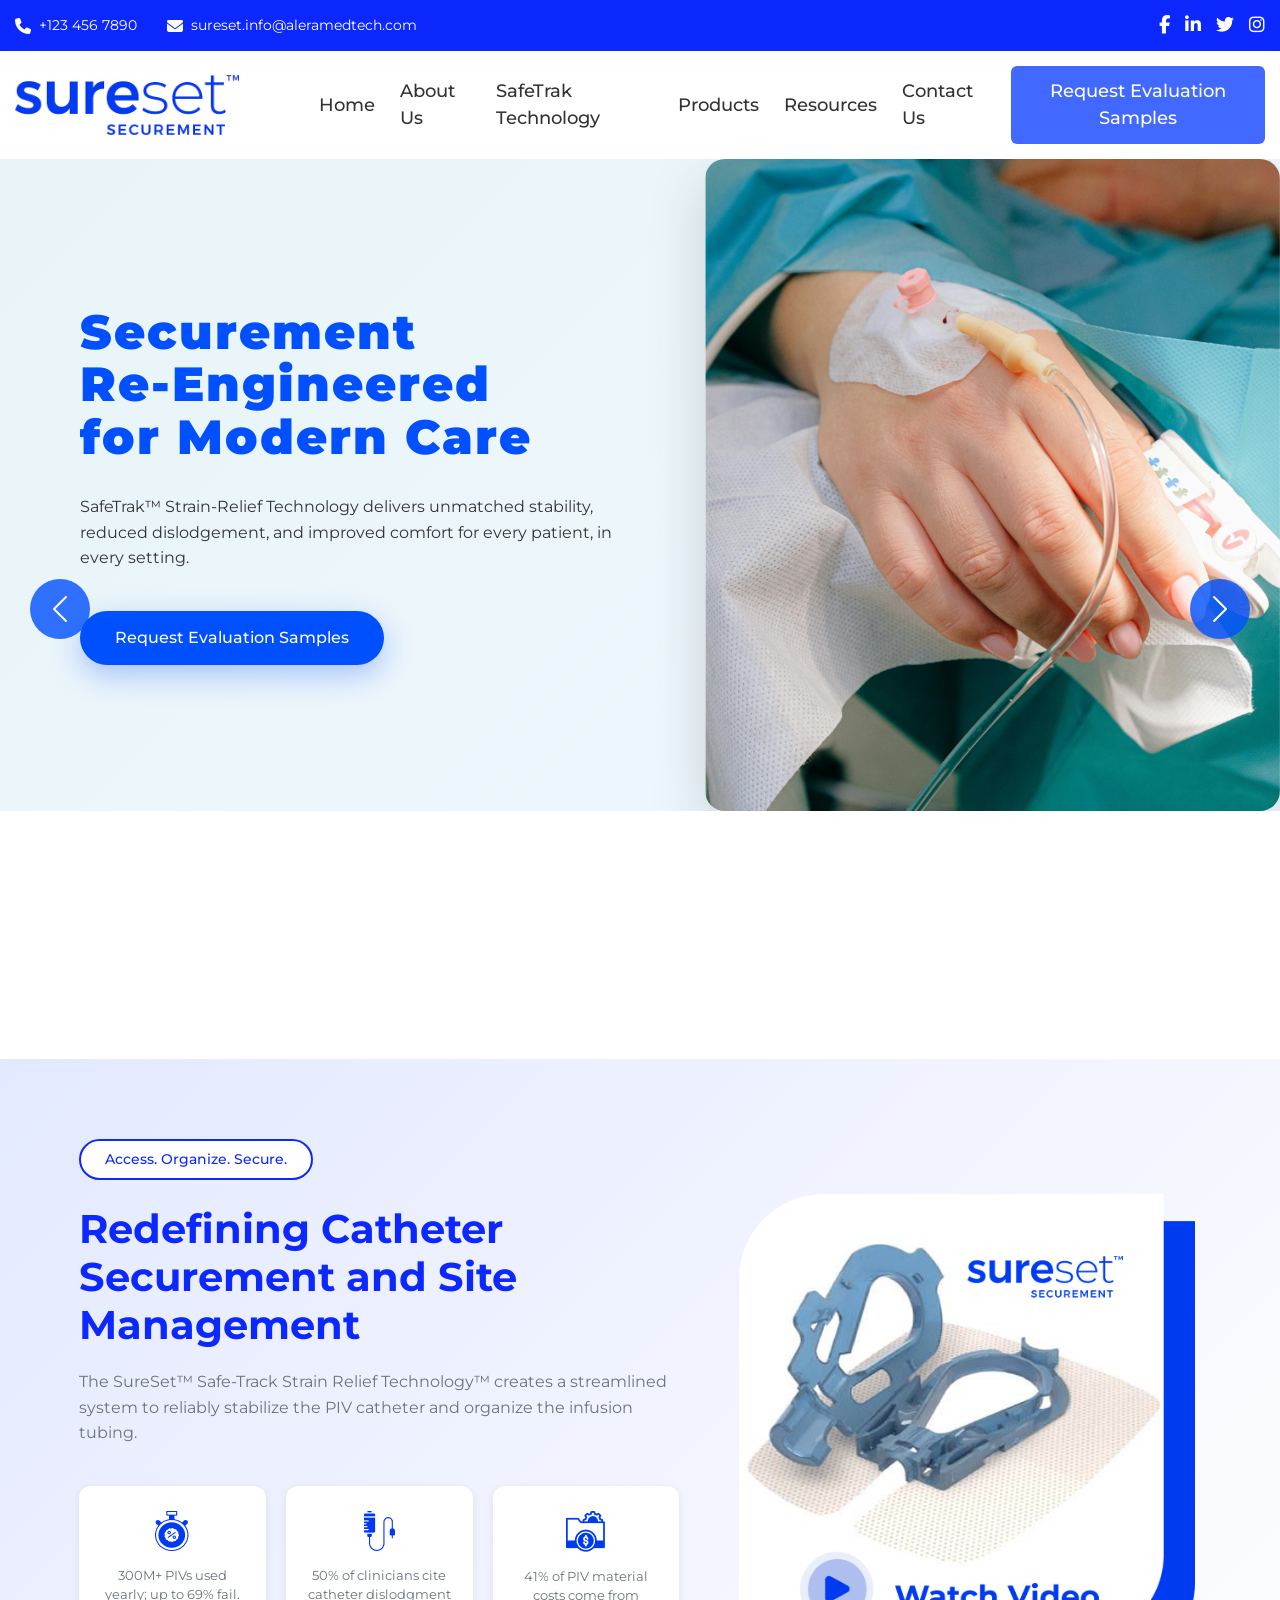
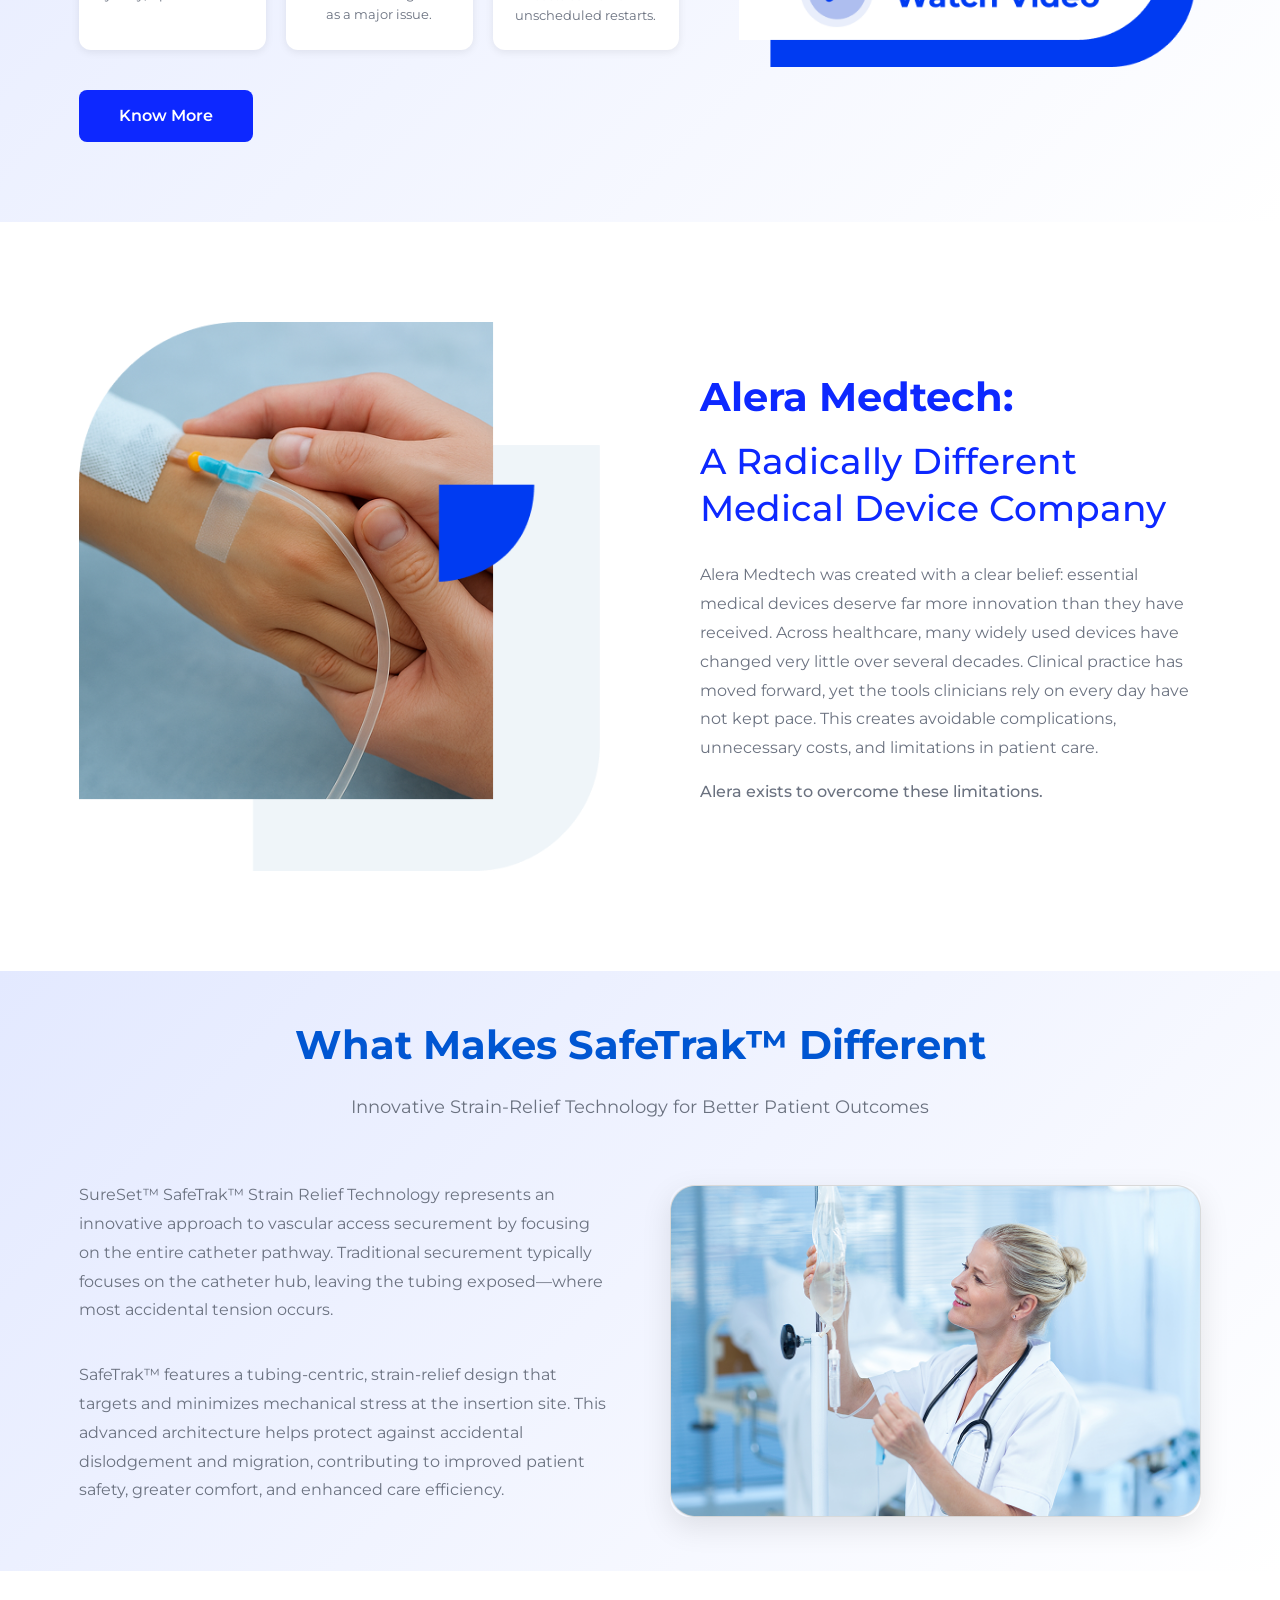
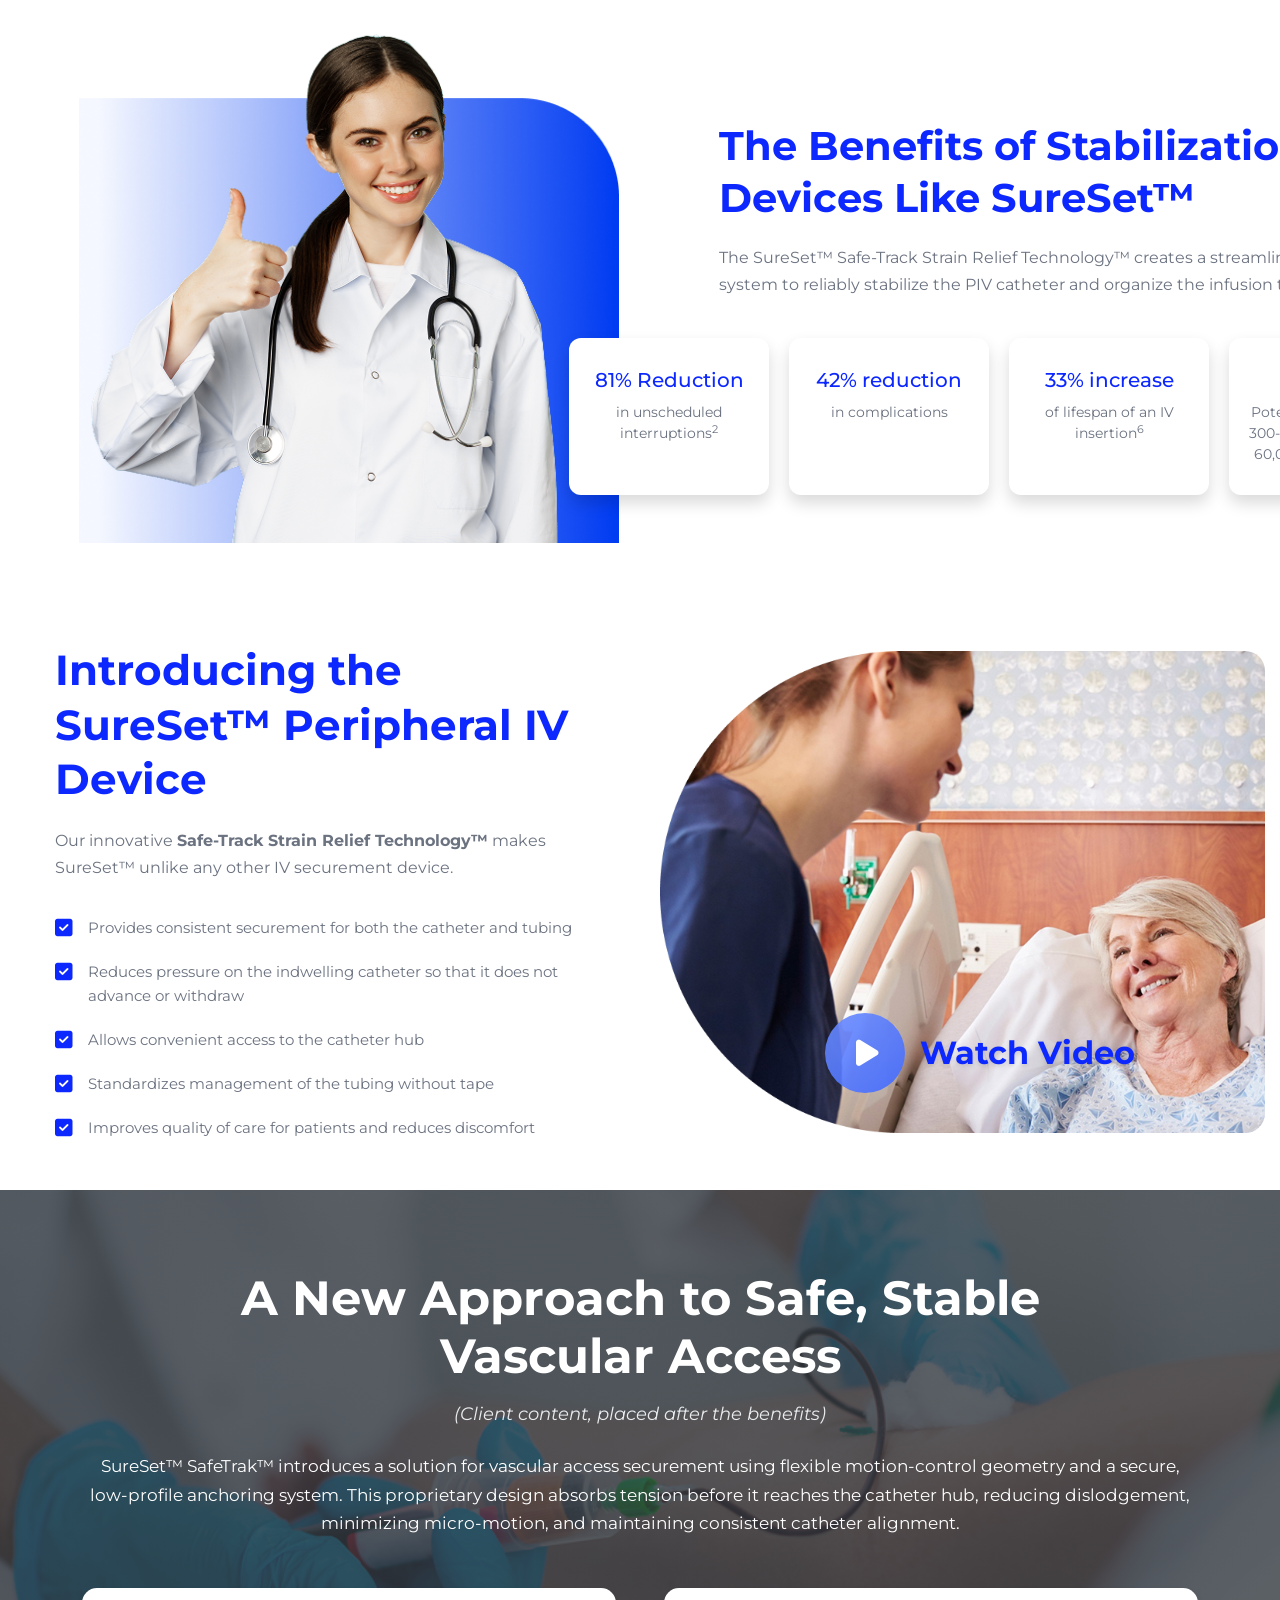
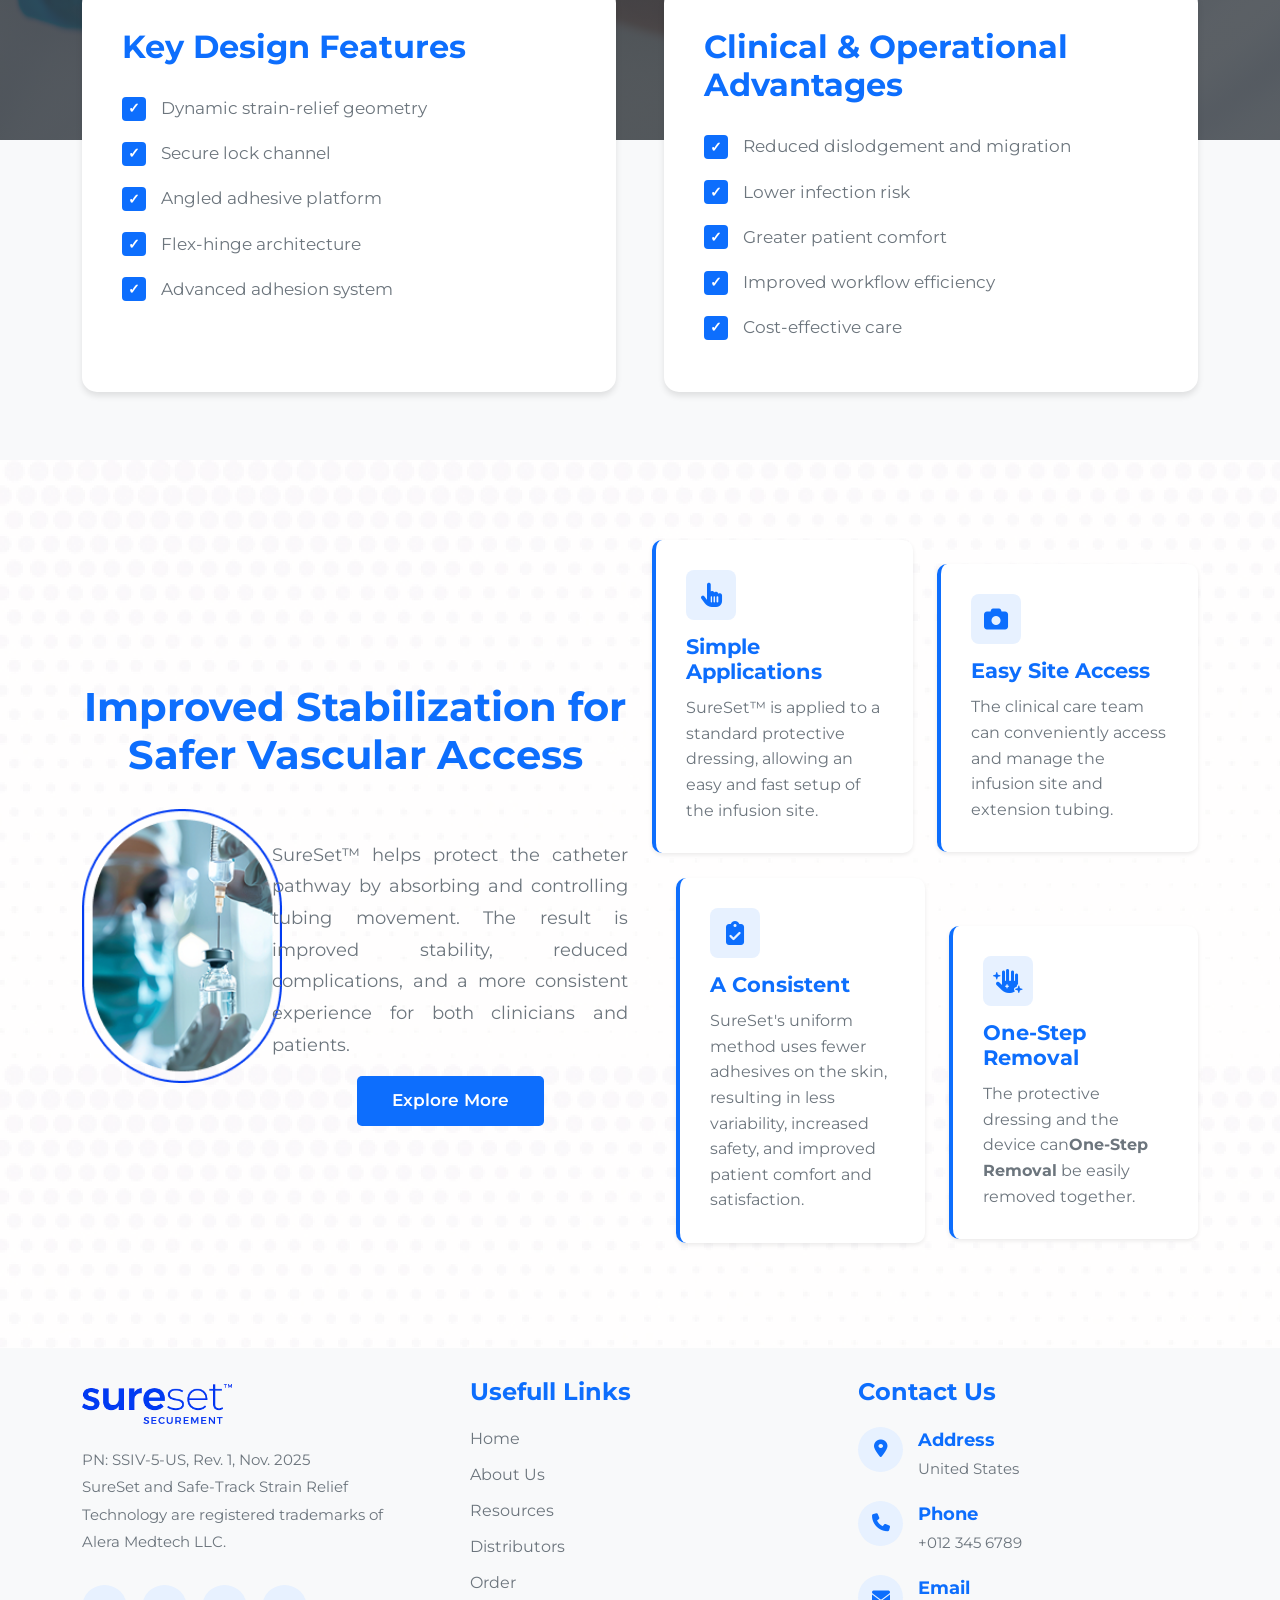
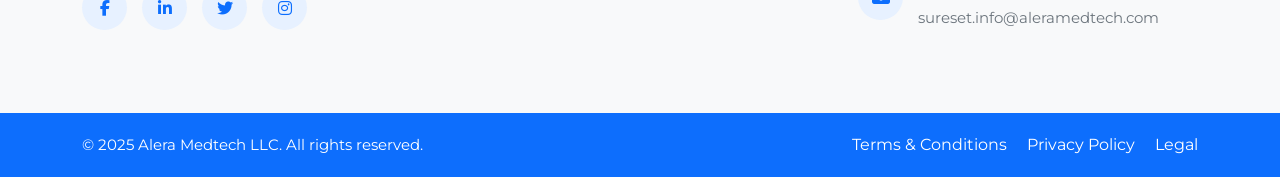
==== commit 43d9bfd5: "comi" ====
--- a/index.html
+++ b/index.html
@@ -808,7 +808,7 @@
                 </div>
                 <div class="col-lg-6">
                     <div class="row">
-                        <div class="col-md-6">
+                        <div class="col">
                             <div class="vas-benefit-card">
                                 <div class="vas-benefit-icon">
                                     <i class="fas fa-hand-pointer"></i>
@@ -820,7 +820,7 @@
                                 </p>
                             </div>
                         </div>
-                        <div class="col-md-6 mt-4">
+                        <div class="col mt-4">
                             <div class="vas-benefit-card">
                                 <div class="vas-benefit-icon">
                                     <i class="fas fa-camera"></i>
@@ -832,7 +832,10 @@
                                 </p>
                             </div>
                         </div>
-                        <div class="col-md-6 ms-4">
+                        
+                    </div>
+                    <div class="row">
+                        <div class="col ms-4">
                             <div class="vas-benefit-card">
                                 <div class="vas-benefit-icon">
                                     <i class="fas fa-clipboard-check"></i>
@@ -844,7 +847,7 @@
                                 </p>
                             </div>
                         </div>
-                        <div class="col-md-5 mt-4">
+                        <div class="col mt-5">
                             <div class="vas-benefit-card">
                                 <div class="vas-benefit-icon">
                                     <i class="fas fa-hand-sparkles"></i>
--- a/css/styles.css
+++ b/css/styles.css
@@ -1,4 +1,4 @@
-
+@import url('https://fonts.googleapis.com/css2?family=Montserrat:ital,wght@0,100..900;1,100..900&display=swap');
 
 * {
             margin: 0;
@@ -7,7 +7,7 @@
         }
 
         body {
-            font-family: 'Arial', sans-serif;
+            font-family: "Montserrat", sans-serif;
             overflow-x: hidden;
         }
 
@@ -17,11 +17,11 @@
         }
 
         .carousel-item {
-            height: 100vh;
+            height: auto;
         }
 
         .hero-content {
-            height: 100%;
+            height: auto;
             display: flex;
             align-items: center;
             background: linear-gradient(135deg, #e8f4f8 0%, #f0f8ff 100%);
@@ -223,7 +223,6 @@
         }
         
         .topbar-container {
-            max-width: 1400px;
             margin: 0 auto;
             padding: 0 15px;
         }
@@ -290,7 +289,7 @@
             display: flex;
             justify-content: space-between;
             align-items: center;
-            gap: 100px;
+            gap: 80px;
         }
         
         .navbar-logo {
@@ -300,7 +299,7 @@
         
         .navbar-menu {
             display: flex;
-            gap: 35px;
+            gap: 25px;
             align-items: center;
             list-style: none;
             margin: 0;
@@ -326,7 +325,7 @@
         .navbar-cta-button {
             background-color: #4169ff;
             color: white;
-            padding: 12px 28px;
+            padding: 12px 20px;
             border-radius: 6px;
             text-decoration: none;
             font-weight: 500;
@@ -404,21 +403,21 @@
 
         /* Hero Section Styles */
         .hero-section {
-            background: linear-gradient(135deg, #e8ebf7 0%, #d4daf0 100%);
+            background: linear-gradient(135deg, #E3E9FF 0%, #ffffff 100%);
             padding: 80px 0;
             position: relative;
-            overflow: hidden;
+            overflow: hidden;   
         }
 
         .hero-container {
-            max-width: 1200px;
+            max-width: 90%;
             margin: 0 auto;
             padding: 0 15px;
         }
 
         .hero-content-wrapper {
             display: grid;
-            grid-template-columns: 1fr 1fr;
+            grid-template-columns: 1.3fr 1fr;
             gap: 60px;
             align-items: center;
         }
@@ -440,7 +439,7 @@
         }
 
         .hero-main-heading {
-            font-size: 48px;
+            font-size: 40px;
             font-weight: 700;
             color: #0d28ff;
             line-height: 1.2;
@@ -587,7 +586,7 @@
         }
 
         .about-container {
-            max-width: 1200px;
+            max-width: 90%;
             margin: 0 auto;
             padding: 0 15px;
         }
@@ -637,7 +636,7 @@
         }
 
         .about-main-title {
-            font-size: 42px;
+            font-size: 40px;
             font-weight: 700;
             color: #0d28ff;
             line-height: 1.3;
@@ -645,8 +644,8 @@
         }
 
         .about-subtitle {
-            font-size: 38px;
-            font-weight: 700;
+            font-size: 36px;
+            font-weight: 500;
             color: #0d28ff;
             line-height: 1.3;
             margin-bottom: 30px;
@@ -765,12 +764,12 @@
 
          /* SafeTrak Section Styles */
         .safetrak-section {
-            padding: 100px 0;
-            background: linear-gradient(135deg, #e8ebf7 0%, #d4daf0 100%);
+            padding: 50px 0;
+            background: linear-gradient(135deg, #E3E9FF 0%, #ffffff 100%);
         }
 
         .safetrak-container {
-            max-width: 1200px;
+            max-width: 90%;
             margin: 0 auto;
             padding: 0 15px;
         }
@@ -781,7 +780,7 @@
         }
 
         .safetrak-main-title {
-            font-size: 48px;
+            font-size: 40px;
             font-weight: 700;
             color: #0d28ff;
             margin-bottom: 15px;
@@ -824,12 +823,12 @@
 
         /* Benefits Section Styles */
         .benefits-section {
-            padding: 100px 0;
+            padding: 50px 0;
             background-color: #ffffff;
         }
 
         .benefits-container {
-            max-width: 1200px;
+            max-width: 90%;
             margin: 0 auto;
             padding: 0 15px;
         }
@@ -849,7 +848,7 @@
         .benefits-doctor-image {
             position: relative;
             width: 100%;
-            max-width: 500px;
+            min-width: 540px;
             height: auto;
             z-index: 1;
             display: block;
@@ -857,10 +856,12 @@
 
         .benefits-text-area {
             padding-left: 20px;
+            padding-top: 50px;
+            width: 90%;
         }
 
         .benefits-main-heading {
-            font-size: 42px;
+            font-size: 40px;
             font-weight: 700;
             color: #0d28ff;
             line-height: 1.3;
@@ -879,7 +880,7 @@
                 grid-template-columns: repeat(4, 1.2fr);
                 gap: 20px;
                 position: relative;
-                margin-left: -130px;
+                margin-left: -150px;
                 z-index: 1;
         }
 
@@ -889,7 +890,7 @@
             border-radius: 12px;
             box-shadow: 0 2px 12px rgba(0,0,0,0.08);
             transition: transform 0.3s, box-shadow 0.3s;
-            min-width: 180px;
+            min-width: 200px;
         }
 
         .benefits-stat-box:hover {
@@ -899,7 +900,7 @@
 
         .benefits-stat-number {
             font-size: 20px;
-            font-weight: 700;
+            font-weight: 500;
             color: #0d28ff;
             margin-bottom: 10px;
             text-align: center;
@@ -967,7 +968,7 @@
         }
 
         .introducing-check-icon {
-            font-size: 24px;
+            font-size: 20px;
             color: #0d28ff;
             flex-shrink: 0;
             margin-top: 2px;
@@ -1194,7 +1195,8 @@
 
          /* Stabilization Section */
         .vas-stabilization-section {
-            background-color: #f8f9fa;
+            background: url(../img/home-bg.png),
+                        linear-gradient(135deg, #fff 0%, #ffffff 100%), no-repeat;
             padding: 80px 0;
         }
 
@@ -2057,7 +2059,7 @@
         }
 
         .alera-hero-section {
-            background-color: #f0f4f8;
+            background-color: linear-gradient(135deg, #f0f4ff 0%, #d9e4ff 100%);
             padding: 60px 0;
         }
 
@@ -2122,6 +2124,7 @@
             padding: 30px;
             margin-bottom: 20px;
             box-shadow: 0 4px 12px rgba(0, 0, 0, 0.1);
+            gap: 10px;
         }
 
         .alera-philosophy-card-title {
@@ -2597,7 +2600,7 @@
 
         .safetrak-main-title {
             color: #0056d2;
-            font-size: 42px;
+            font-size: 40px;
             font-weight: 700;
             margin-bottom: 25px;
             line-height: 1.2;
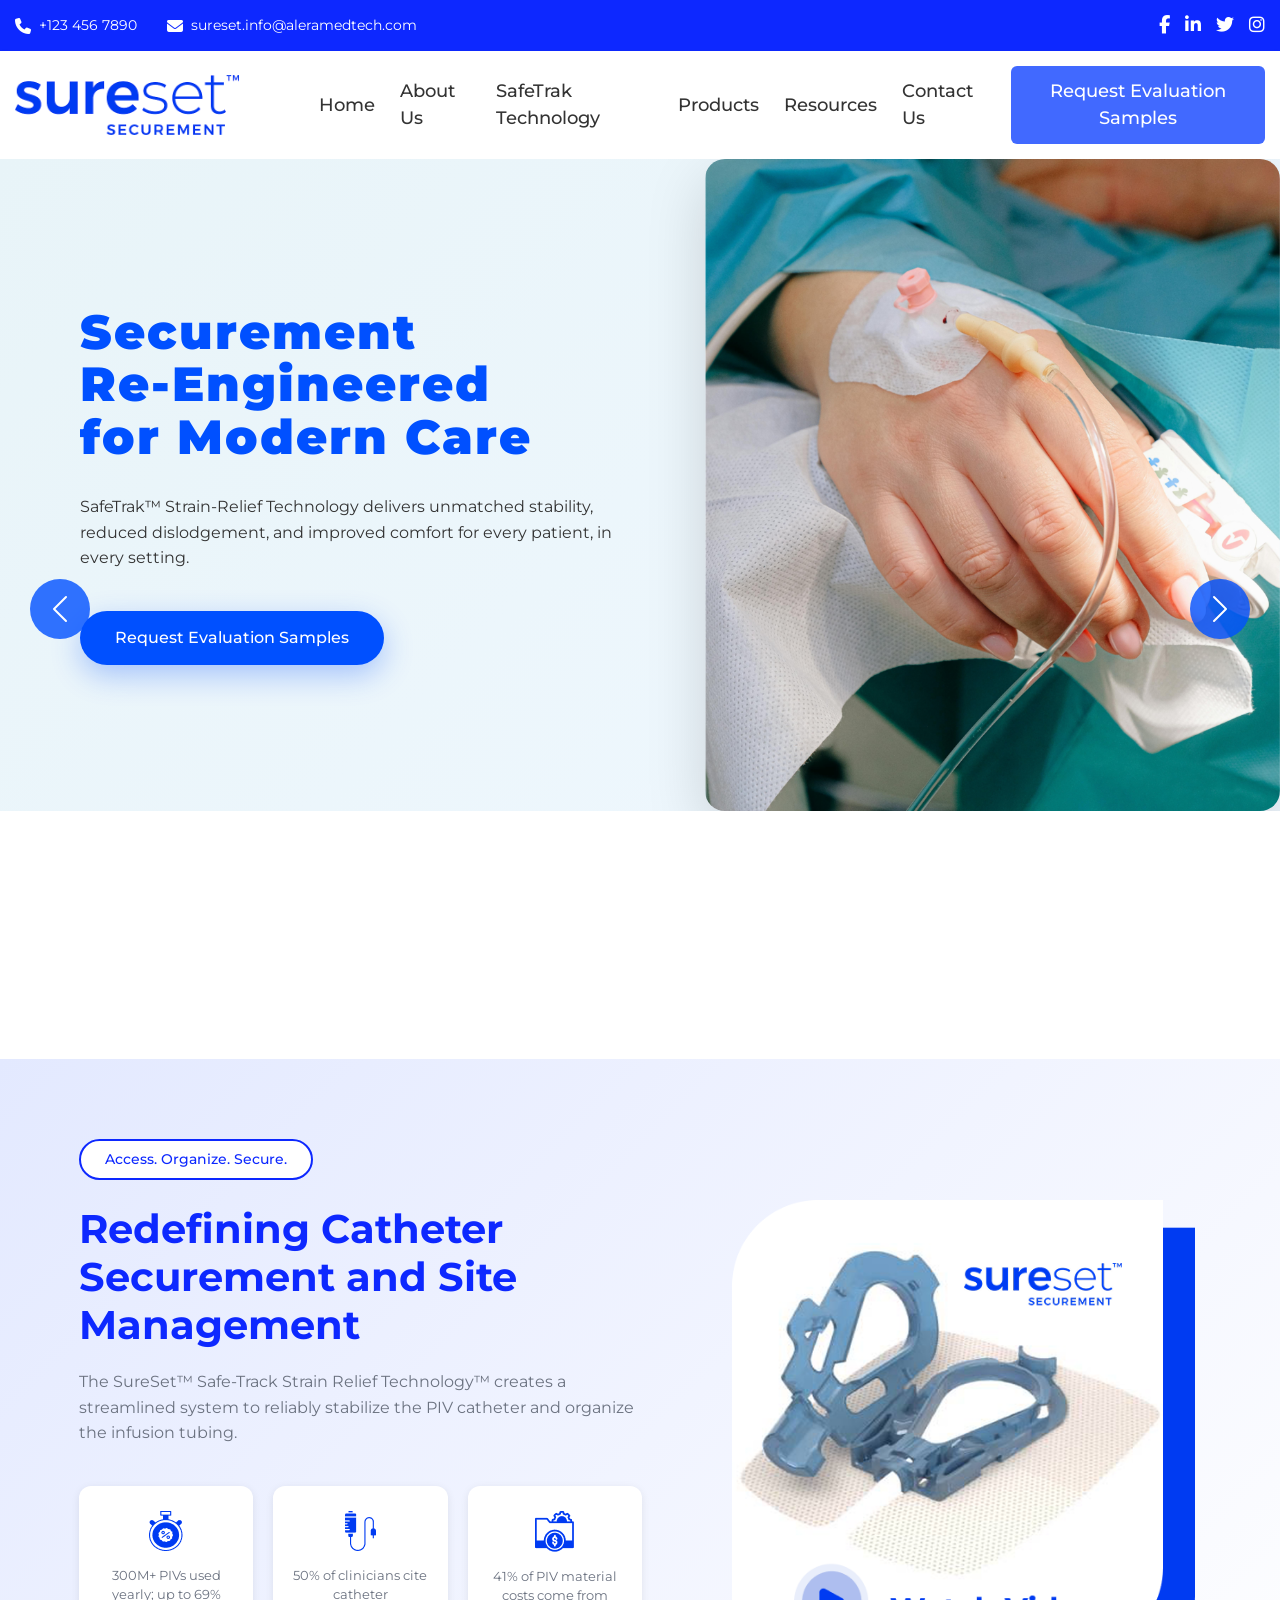
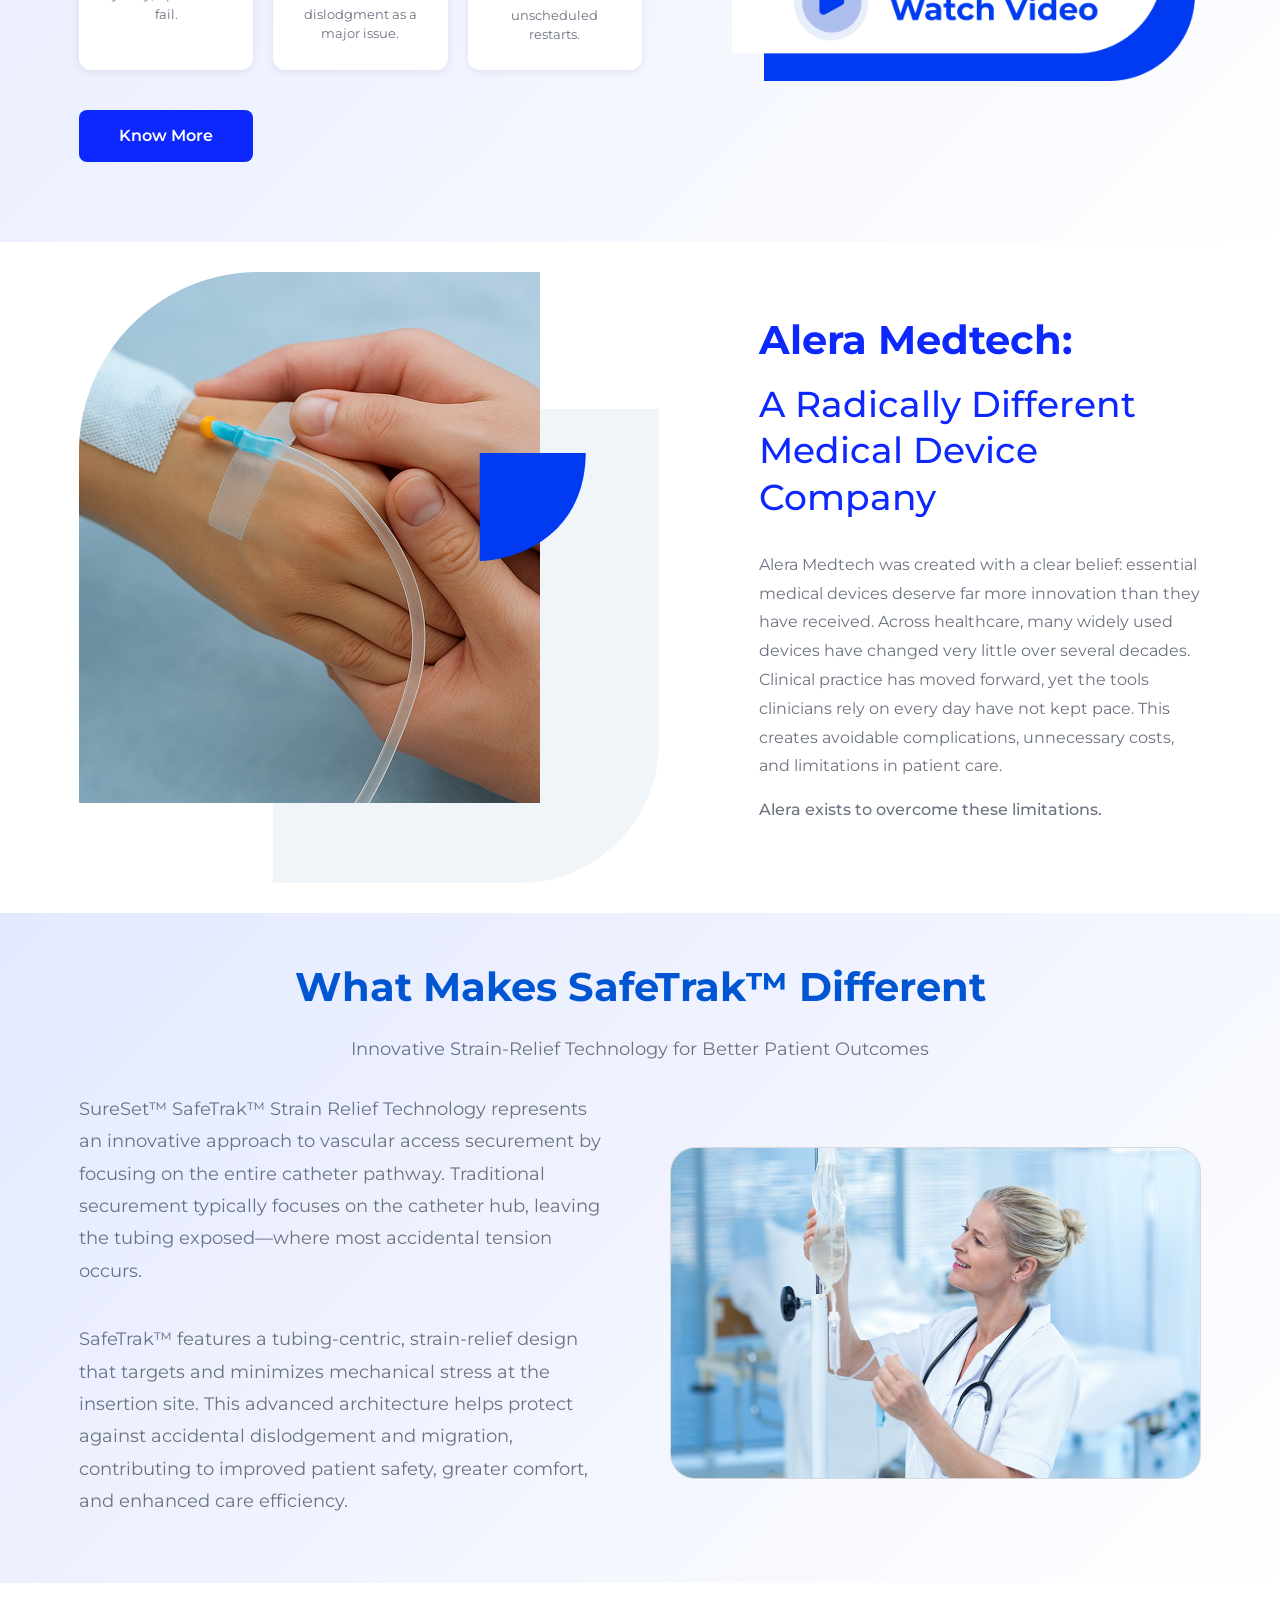
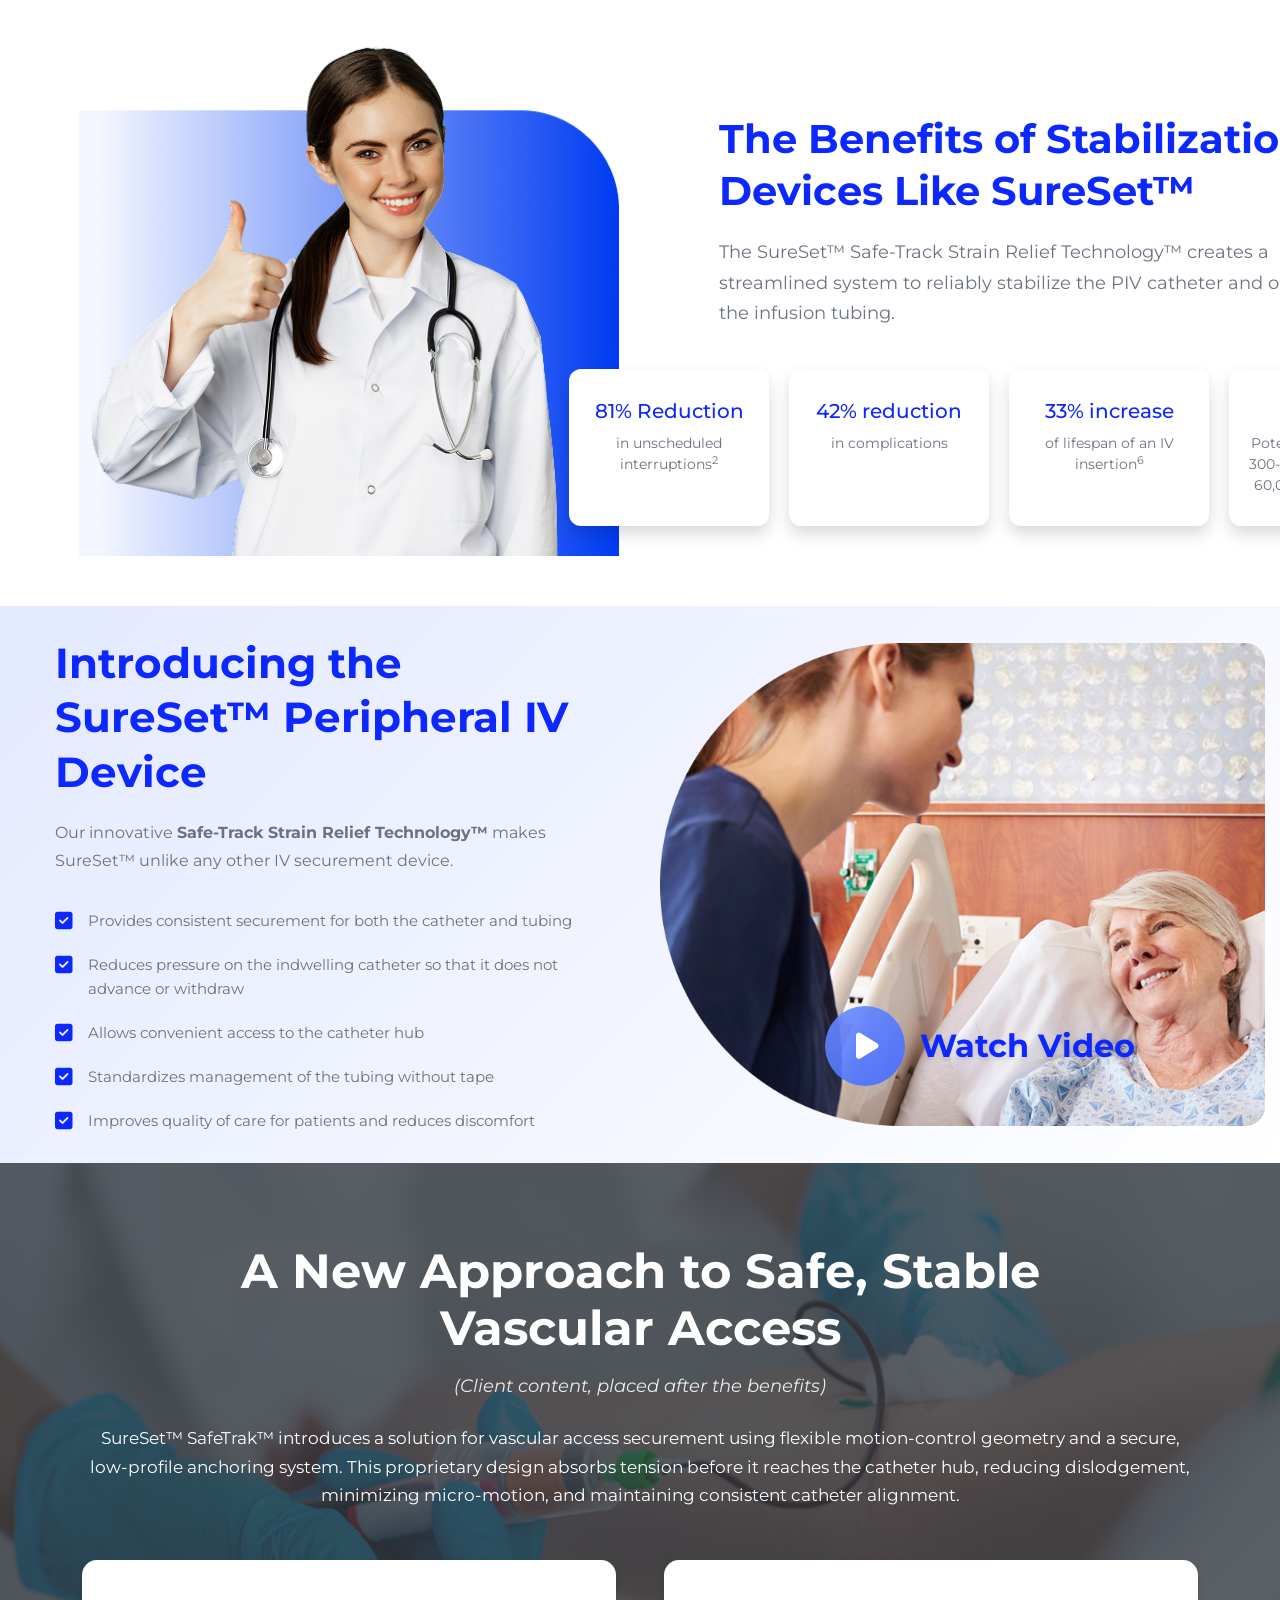
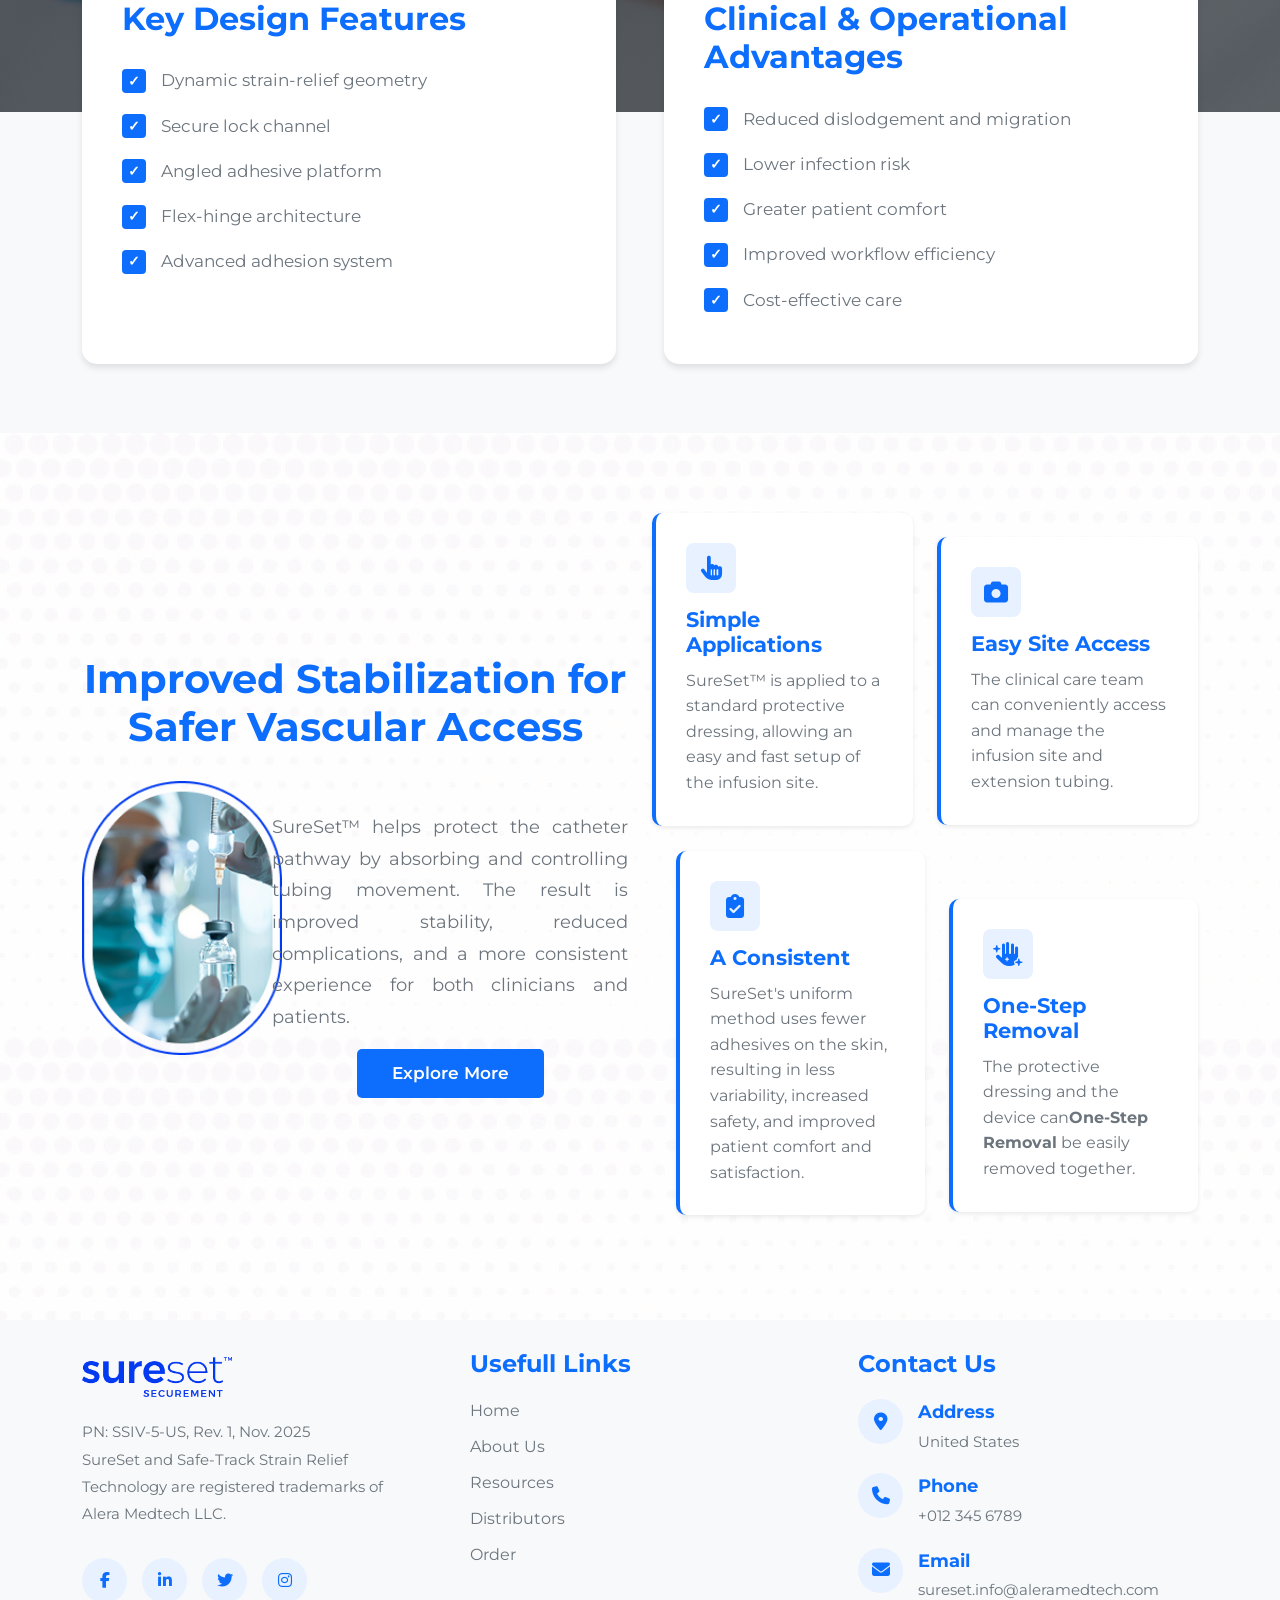
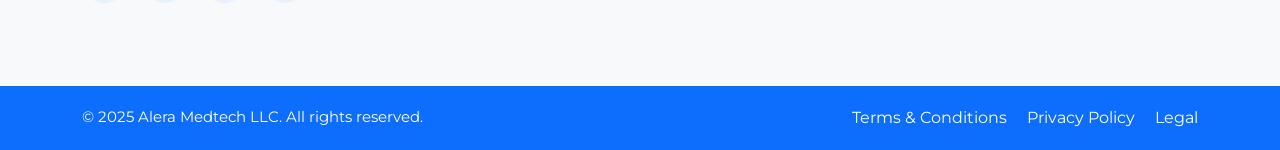
==== commit e18499c7: "comi" ====
--- a/index.html
+++ b/index.html
@@ -558,8 +558,7 @@
         <div class="about-container">
             <div class="about-content-grid">
                 <div class="about-image-wrapper">
-                    <img src="img/rapid different.png" alt="Alera Medtech" class="about-main-image">
-
+                    <img src="img/rapid different.png" alt="Alera Medtech" class="">
                 </div>
 
                 <div class="about-text-content">
@@ -935,7 +934,7 @@
                     <div class="col-md-6">
                         <ul class="vas-footer-bottom-links">
                             <li><a href="#">Terms & Conditions</a></li>
-                            <li><a href="#">Privacy Policy</a></li>
+                            <li><a href="privacy-policy.html">Privacy Policy</a></li>
                             <li><a href="#">Legal</a></li>
                         </ul>
                     </div>
--- a/css/styles.css
+++ b/css/styles.css
@@ -417,8 +417,8 @@
 
         .hero-content-wrapper {
             display: grid;
-            grid-template-columns: 1.3fr 1fr;
-            gap: 60px;
+            grid-template-columns: 1.2fr 1fr;
+            gap: 90px;
             align-items: center;
         }
 
@@ -581,7 +581,7 @@
 
         /* About Section Styles */
         .about-section {
-            padding: 100px 0;
+            padding: 30px 0;
             background-color: #ffffff;
         }
 
@@ -776,7 +776,7 @@
 
         .safetrak-header {
             text-align: center;
-            margin-bottom: 60px;
+            margin-bottom: 30px;
         }
 
         .safetrak-main-title {
@@ -805,7 +805,7 @@
         }
 
         .safetrak-description-para {
-            font-size: 16px;
+            font-size: 18px;
             color: #6b7280;
             line-height: 1.8;
         }
@@ -817,8 +817,6 @@
         .safetrak-featured-image {
             width: 100%;
             height: auto;
-            border-radius: 20px;
-            box-shadow: 0 10px 30px rgba(0,0,0,0.1);
         }
 
         /* Benefits Section Styles */
@@ -869,7 +867,7 @@
         }
 
         .benefits-intro-text {
-            font-size: 16px;
+            font-size: 18px;
             color: #6b7280;
             line-height: 1.7;
             margin-bottom: 40px;
@@ -916,8 +914,8 @@
 
         /* Introducing Section Styles */
         .introducing-section {
-            padding: 50px 0;
-            background-color: #ffffff;
+            padding: 30px 0;
+            background: linear-gradient(135deg, #E3E9FF 0%, #ffffff 100%);
         }
 
         .introducing-container {
@@ -1941,7 +1939,7 @@
         .nt-subtitle {
             color: #6c757d;
             font-size: 1.1rem;
-            margin-bottom: 40px;
+            margin-bottom: 30px;
             line-height: 1.6;
         }
 
@@ -1950,7 +1948,7 @@
             background: #0d6efd;
             border-radius: 8px;
             padding: 8px;
-            margin-bottom: 50px;
+            margin-bottom: 30px;
         }
 
         .nt-nav-tabs .nt-nav-link {
@@ -2035,8 +2033,6 @@
         .nt-product-image {
             width: 100%;
             object-fit: cover;
-            border-radius: 15px;
-            box-shadow: 0 4px 15px rgba(0, 0, 0, 0.1);
         }
 
         @media (max-width: 768px) {
@@ -2073,7 +2069,7 @@
         .alera-feature-card {
             background: white;
             border-radius: 8px;
-            padding: 30px;
+            padding: 10px 30px;
             height: 100%;
             box-shadow: 0 2px 8px rgba(0, 0, 0, 0.08);
             border-left: 5px solid #7fa3ea;
@@ -2102,7 +2098,7 @@
             background-image: linear-gradient(rgba(0, 0, 0, 0.6), rgba(0, 0, 0, 0.6)), url('../img/abt-bg.png');
             background-size: cover;
             background-position: center;
-            padding: 80px 0;
+            padding: 40px 0;
             color: white;
         }
 
@@ -2149,22 +2145,22 @@
 
         .alera-commitment-section {
             background: white;
-            padding: 80px 0;
+            padding: 40px 0;
         }
 
         .alera-commitment-title {
             color: #0056ff;
             font-size: 2.5rem;
             font-weight: 700;
-            margin-bottom: 40px;
+            margin-bottom: 20px;
         }
 
         .alera-commitment-text {
             color: #6b7280;
             font-size: 1.05rem;
             line-height: 1.8;
-            max-width: 1000px;
-            margin: 0 auto 30px;
+            max-width: 1200px;
+            margin: 0 auto 10px;
         }
 
         .sureset-faq-section {
@@ -2345,12 +2341,12 @@
         }
 
         .sureset-hero-section {
-            padding: 60px 20px;
+            padding: 20px 20px;
             background-color: #ffffff;
         }
 
         .sureset-title-main {
-            font-size: 3.5rem;
+            font-size: 40px;
             font-weight: 700;
             color: #0d6efd;
             text-align: center;
@@ -2359,17 +2355,17 @@
         }
 
         .sureset-subtitle-text {
-            font-size: 1.5rem;
-            color: #0d6efd;
+            font-size: 20px;
+            color: #6b7280;
             text-align: center;
             line-height: 1.6;
-            max-width: 1200px;
+            max-width: 1000px;
             margin: 0 auto;
             font-weight: 400;
         }
 
         .sureset-headquarters-section {
-            padding: 60px 20px;
+            padding: 30px 20px;
             background-color: #ffffff;
         }
 
@@ -2666,7 +2662,7 @@
         /* Second Section Styles */
         .safetrak-advantages-section {
             background-color: #ffffff;
-            padding: 80px 0;
+            padding: 40px 0 20px 0;
         }
 
         .safetrak-advantages-title {
@@ -2845,7 +2841,7 @@
 
         .vascular-section-title {
             color: #0056d2;
-            font-size: 48px;
+            font-size: 40px;
             font-weight: 700;
             line-height: 1.15;
             margin-bottom: 30px;
@@ -2860,7 +2856,7 @@
 
         .vascular-commitment-title {
             color: #0056d2;
-            font-size: 48px;
+            font-size: 40px;
             font-weight: 700;
             line-height: 1.15;
             margin-bottom: 30px;
@@ -3002,4 +2998,156 @@
             .vascular-image-column {
                 padding: 0 20px 40px 20px;
             }
+        }
+
+        /* Privacy Policy Styles */
+        .privacy-policy-section {
+            padding: 80px 0;
+            background-color: #f8f9fa;
+            min-height: calc(100vh - 500px);
+        }
+
+        .privacy-policy-title {
+            font-size: 48px;
+            font-weight: 900;
+            color: #0050ff;
+            margin-bottom: 50px;
+            text-align: center;
+            letter-spacing: 1px;
+        }
+
+        .privacy-policy-body {
+            background-color: #ffffff;
+            padding: 50px 40px;
+            border-radius: 10px;
+            box-shadow: 0 2px 10px rgba(0, 0, 0, 0.05);
+            line-height: 1.8;
+        }
+
+        .privacy-policy-intro {
+            font-size: 16px;
+            color: #333333;
+            margin-bottom: 30px;
+            line-height: 1.8;
+        }
+
+        .privacy-policy-section-title {
+            font-size: 24px;
+            font-weight: 700;
+            color: #0050ff;
+            margin-top: 35px;
+            margin-bottom: 15px;
+            letter-spacing: 0.5px;
+        }
+
+        .privacy-policy-body p {
+            font-size: 16px;
+            color: #555555;
+            margin-bottom: 15px;
+            line-height: 1.8;
+        }
+
+        .privacy-policy-list {
+            list-style: none;
+            padding-left: 0;
+            margin-bottom: 20px;
+        }
+
+        .privacy-policy-list li {
+            font-size: 16px;
+            color: #555555;
+            margin-bottom: 12px;
+            padding-left: 30px;
+            position: relative;
+            line-height: 1.6;
+        }
+
+        .privacy-policy-list li:before {
+            content: "▸";
+            position: absolute;
+            left: 0;
+            color: #0050ff;
+            font-weight: bold;
+            font-size: 18px;
+        }
+
+        .privacy-policy-contact {
+            font-size: 16px;
+            color: #555555;
+            margin-bottom: 15px;
+        }
+
+        .privacy-policy-contact a {
+            color: #0050ff;
+            text-decoration: none;
+            font-weight: 600;
+            transition: all 0.3s ease;
+        }
+
+        .privacy-policy-contact a:hover {
+            text-decoration: underline;
+            color: #003399;
+        }
+
+        .privacy-policy-closing {
+            font-size: 16px;
+            color: #333333;
+            font-weight: 600;
+            margin-top: 35px;
+            padding-top: 25px;
+            border-top: 2px solid #e8f4f8;
+        }
+
+        @media (max-width: 768px) {
+            .privacy-policy-section {
+                padding: 60px 0;
+            }
+
+            .privacy-policy-title {
+                font-size: 36px;
+                margin-bottom: 40px;
+            }
+
+            .privacy-policy-body {
+                padding: 30px 25px;
+            }
+
+            .privacy-policy-section-title {
+                font-size: 20px;
+            }
+
+            .privacy-policy-body p,
+            .privacy-policy-list li {
+                font-size: 15px;
+            }
+        }
+
+        @media (max-width: 576px) {
+            .privacy-policy-section {
+                padding: 40px 0;
+            }
+
+            .privacy-policy-title {
+                font-size: 28px;
+                margin-bottom: 30px;
+            }
+
+            .privacy-policy-body {
+                padding: 20px 15px;
+            }
+
+            .privacy-policy-section-title {
+                font-size: 18px;
+                margin-top: 25px;
+                margin-bottom: 12px;
+            }
+
+            .privacy-policy-body p,
+            .privacy-policy-list li {
+                font-size: 14px;
+            }
+
+            .privacy-policy-list li {
+                padding-left: 25px;
+            }
         }
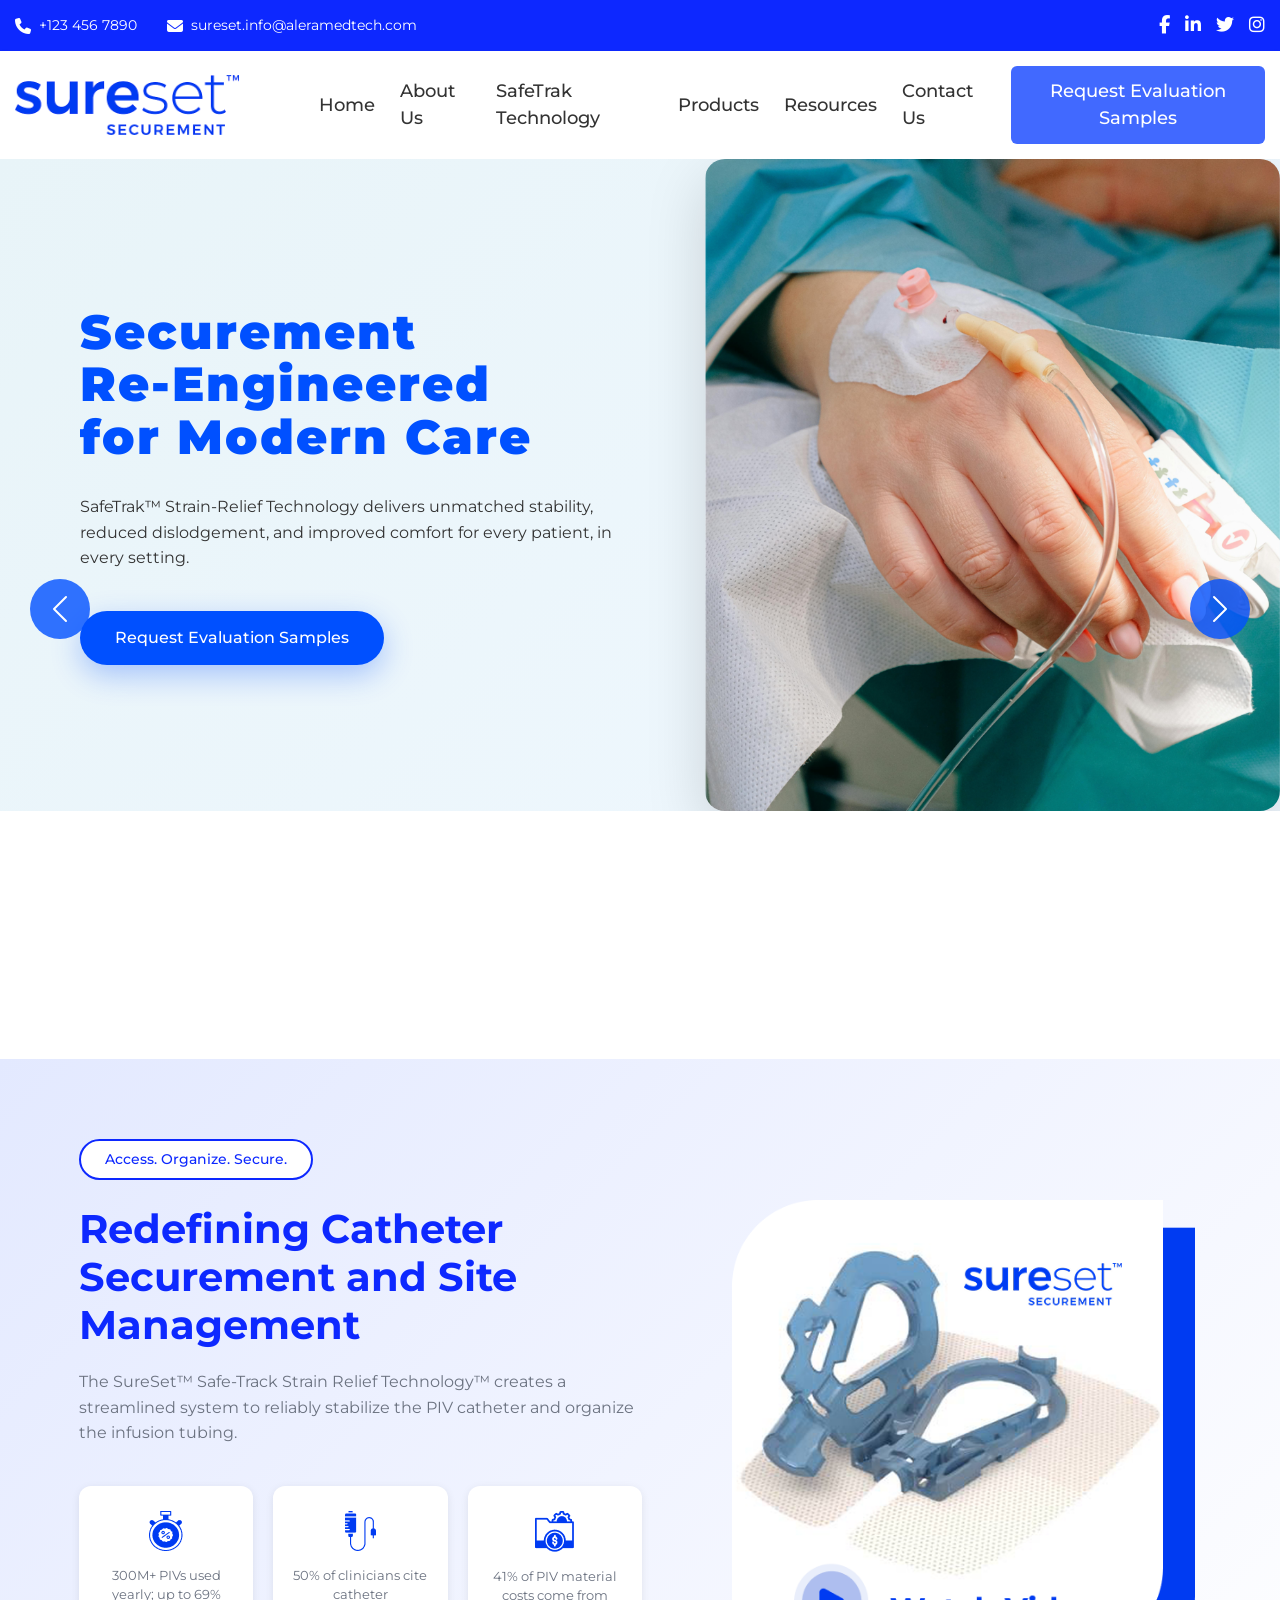
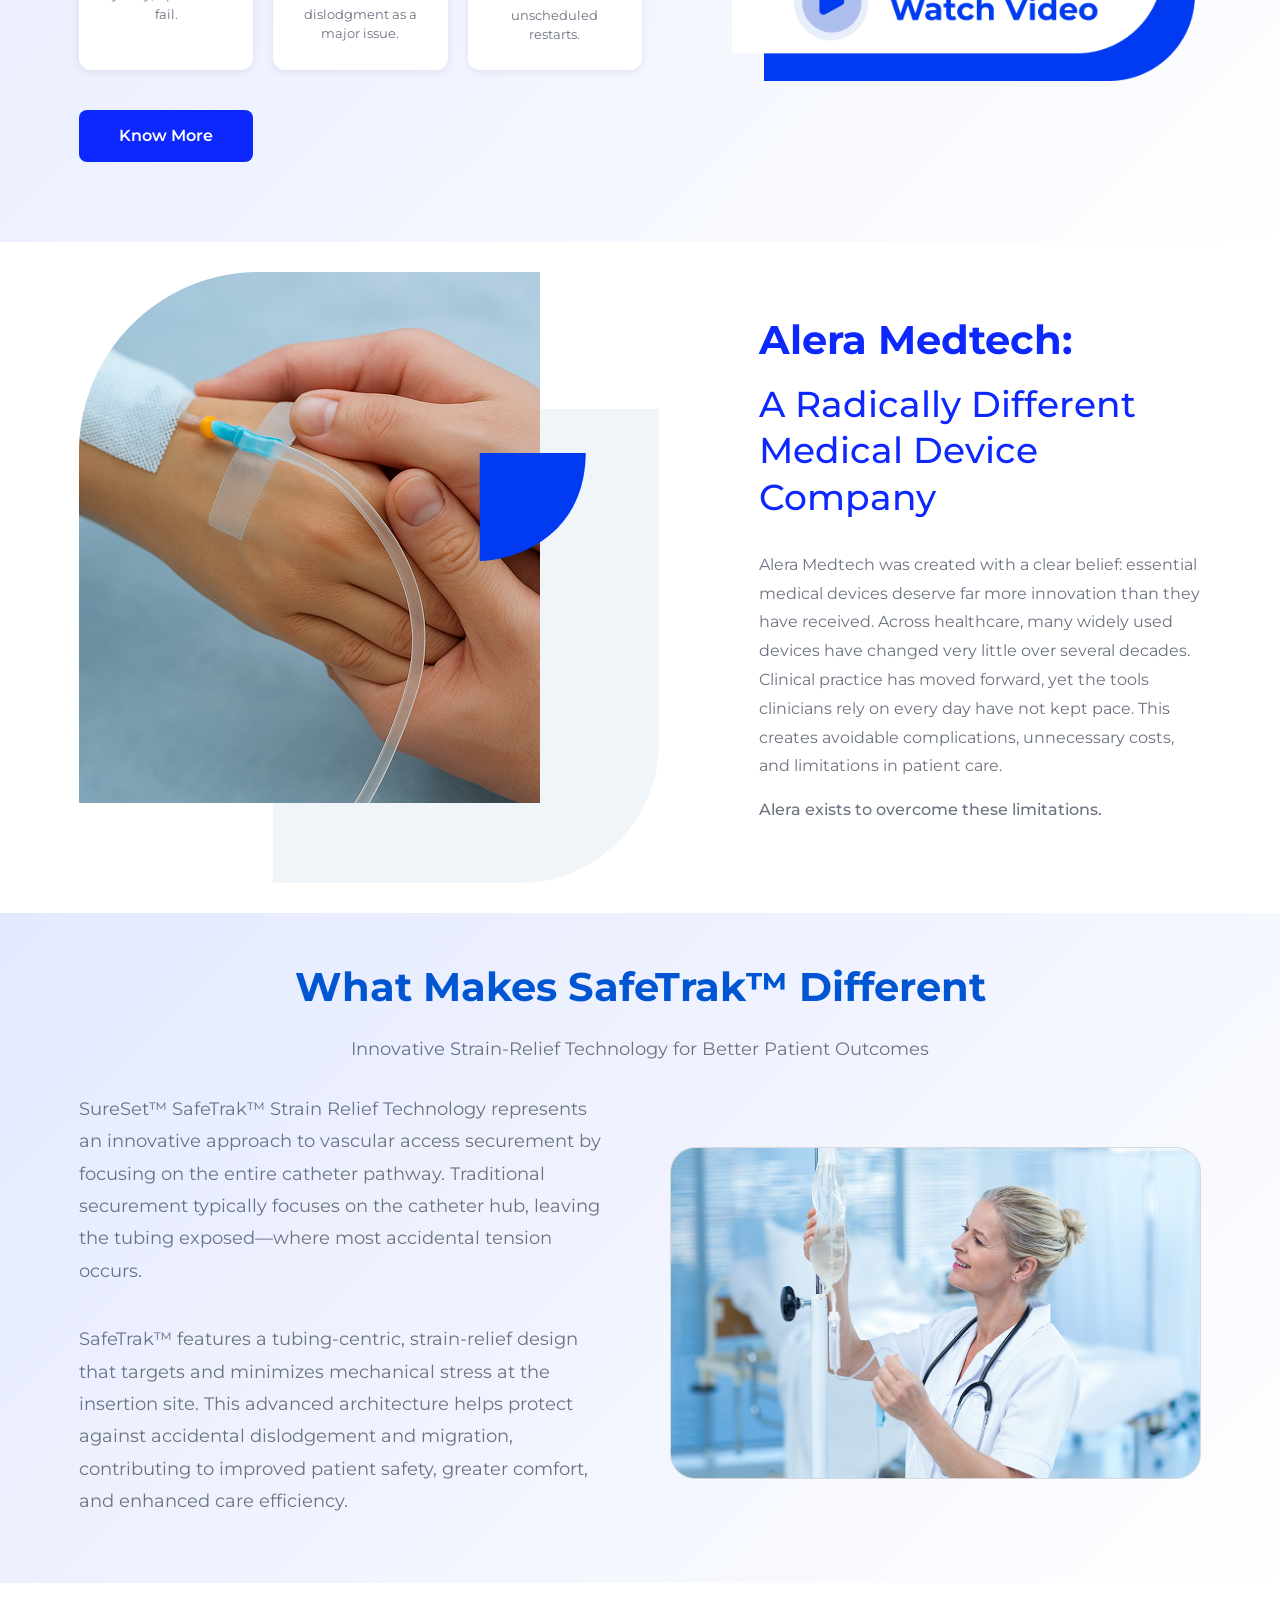
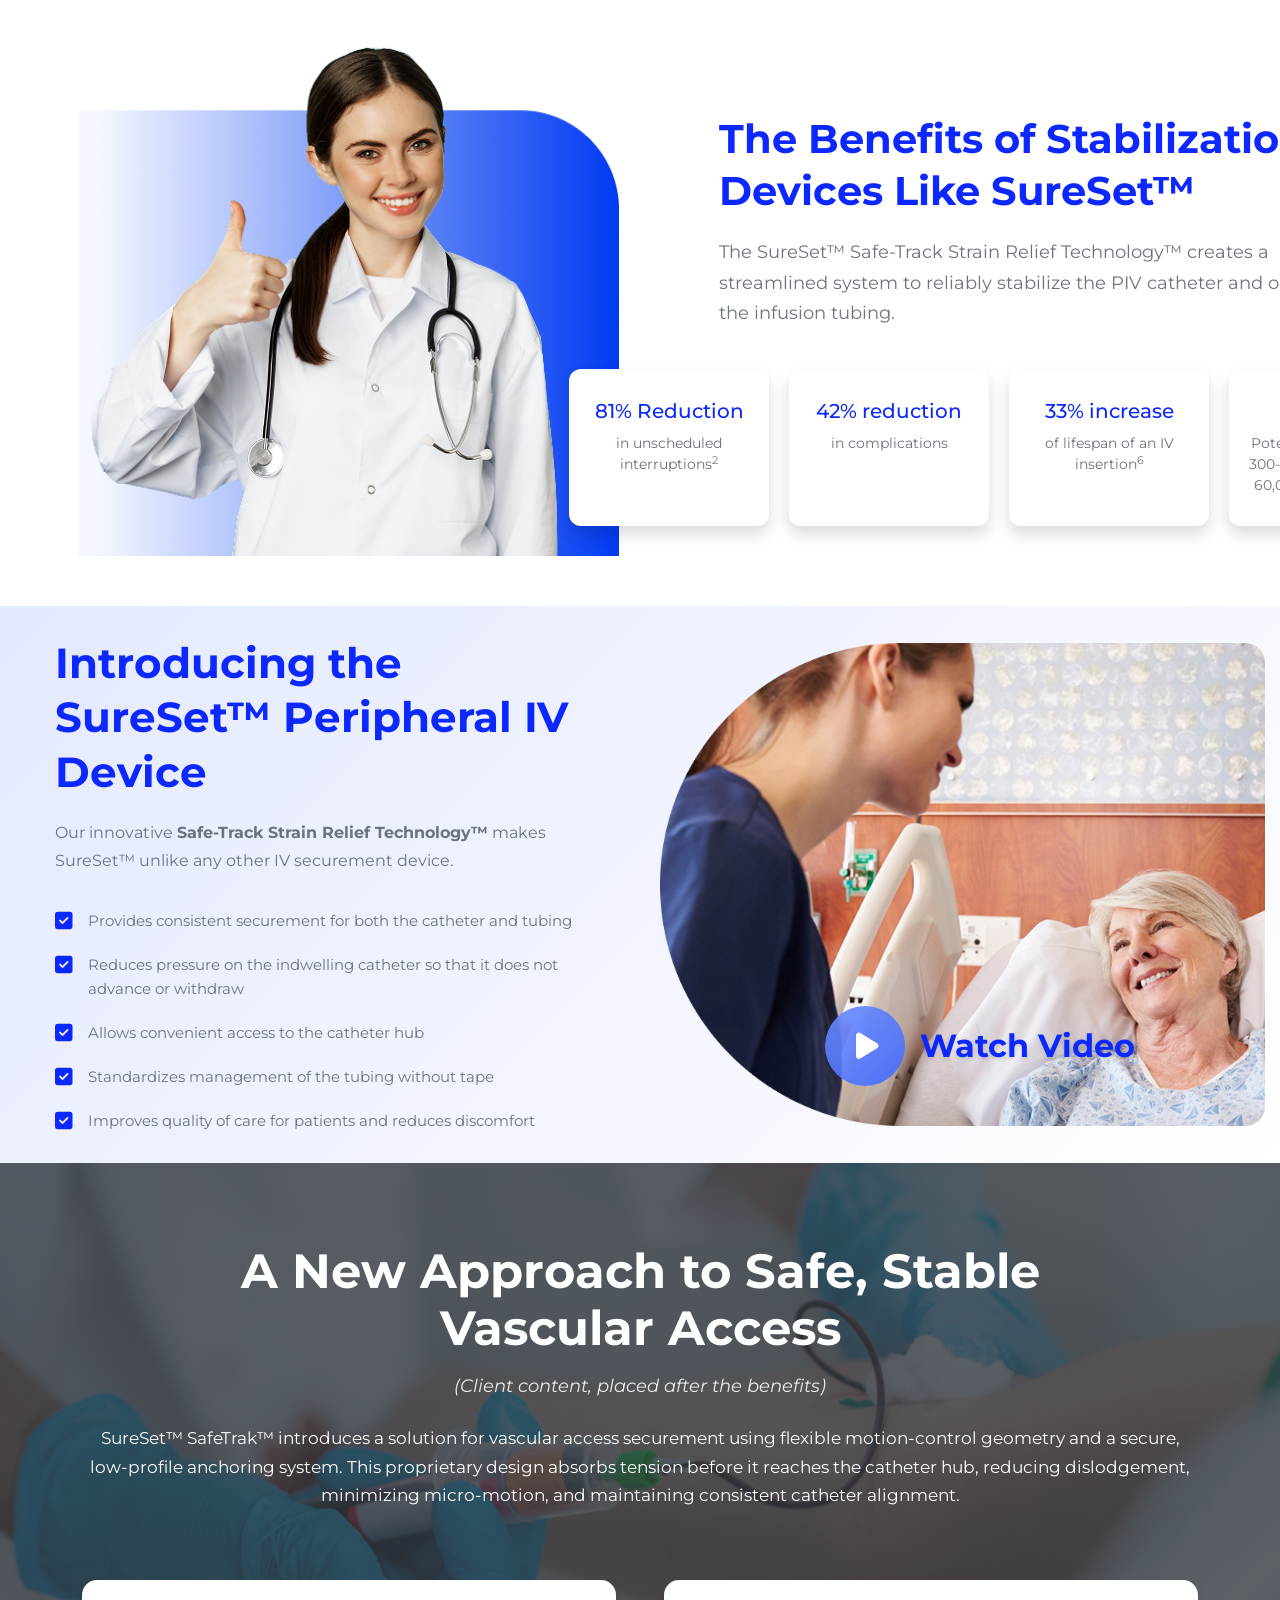
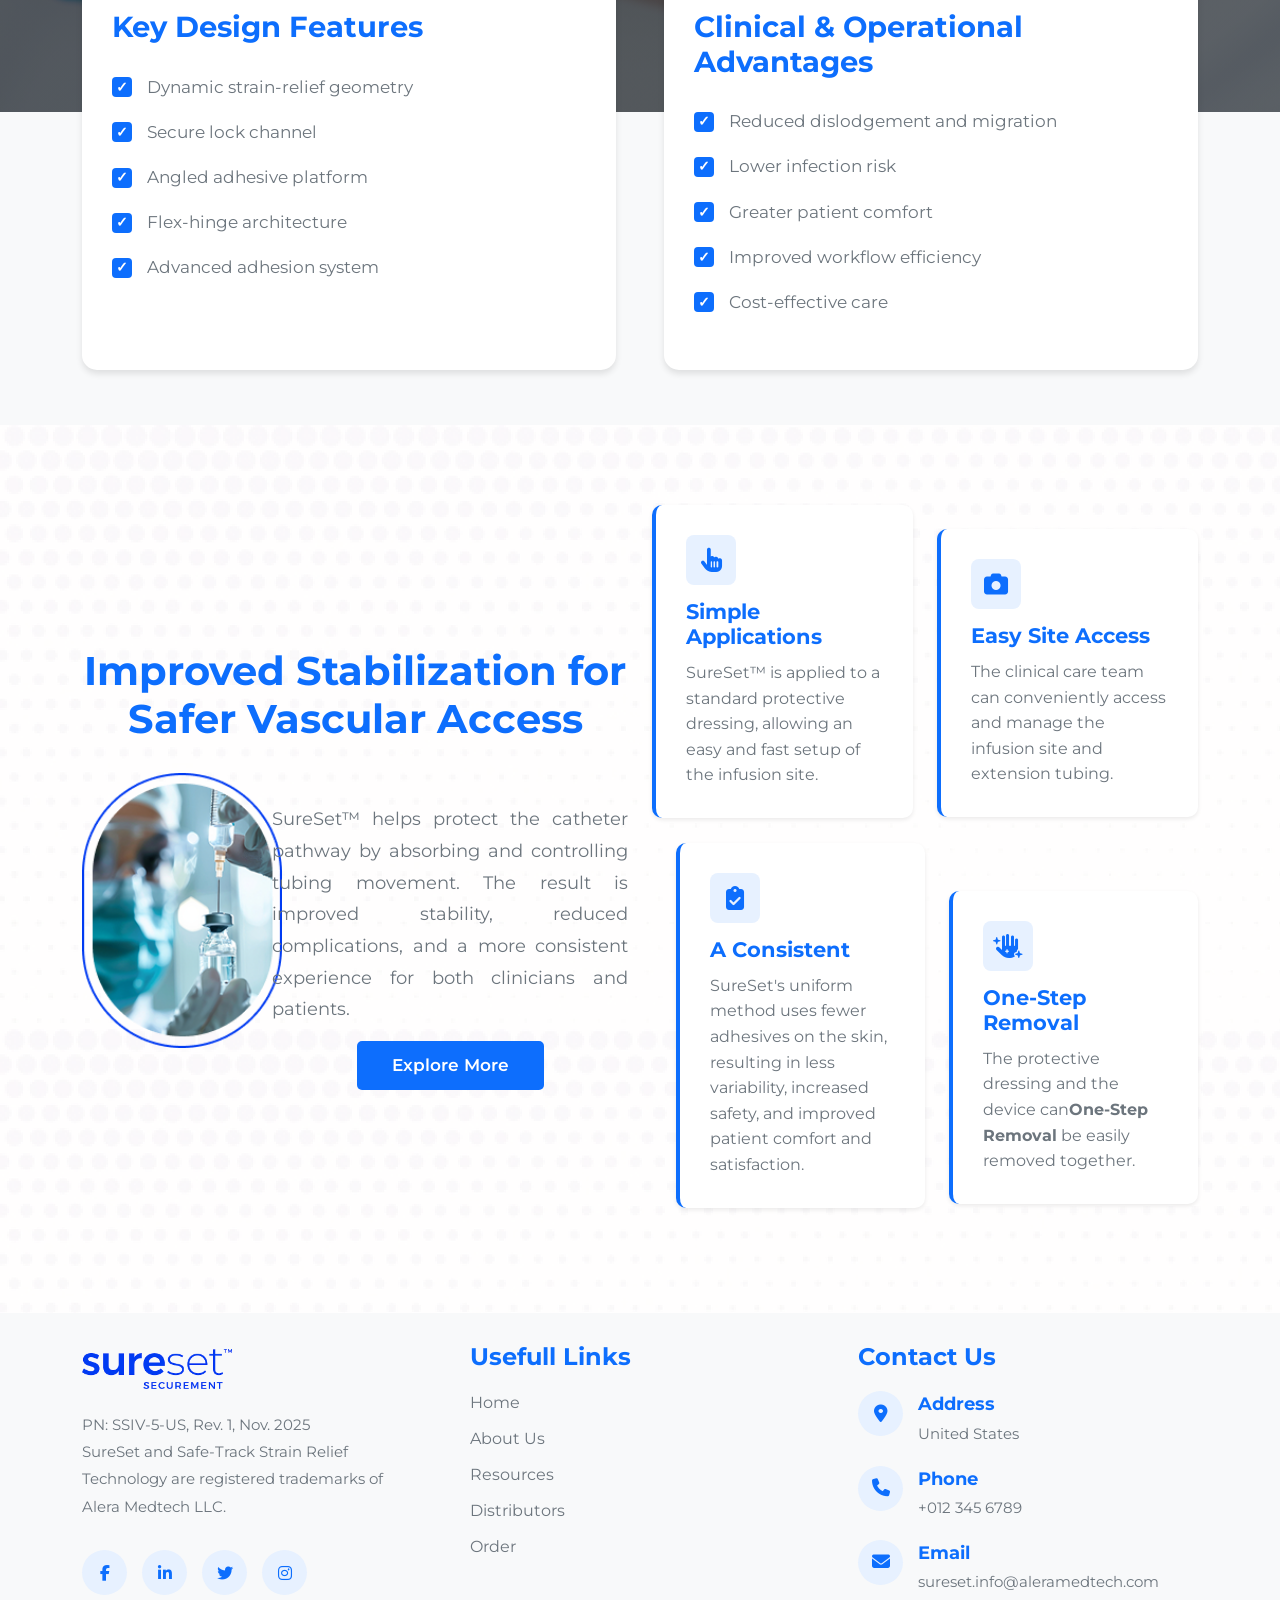
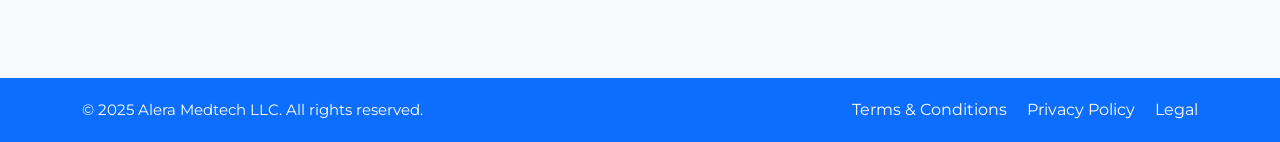
==== commit 4586d69a: "comi" ====
--- a/index.html
+++ b/index.html
@@ -752,7 +752,7 @@
                 <!-- Clinical & Operational Advantages -->
                 <div class="col-lg-6">
                     <div class="vas-feature-card">
-                        <h2 class="vas-card-title">Clinical & Operational<br>Advantages</h2>
+                        <h2 class="vas-card-title">Clinical & Operational Advantages</h2>
                         <div class="vas-feature-item">
                             <div class="vas-check-icon"></div>
                             <p class="vas-feature-text">Reduced dislodgement and migration</p>
--- a/css/styles.css
+++ b/css/styles.css
@@ -1130,15 +1130,15 @@
         .vas-feature-card {
             background: white;
             border-radius: 15px;
-            padding: 40px;
-            margin-top: -200px;
+            padding: 30px;
+            margin-top: -180px;
             box-shadow: 0 4px 6px rgba(0, 0, 0, 0.1);
             height: 190%;
         }
 
         .vas-card-title {
             color: #0d6efd;
-            font-size: 2rem;
+            font-size: 1.8rem;
             font-weight: 700;
             margin-bottom: 30px;
         }
@@ -1151,8 +1151,8 @@
         }
 
         .vas-check-icon {
-            width: 24px;
-            height: 24px;
+            width: 20px;
+            height: 20px;
             background-color: #0d6efd;
             border-radius: 4px;
             display: flex;
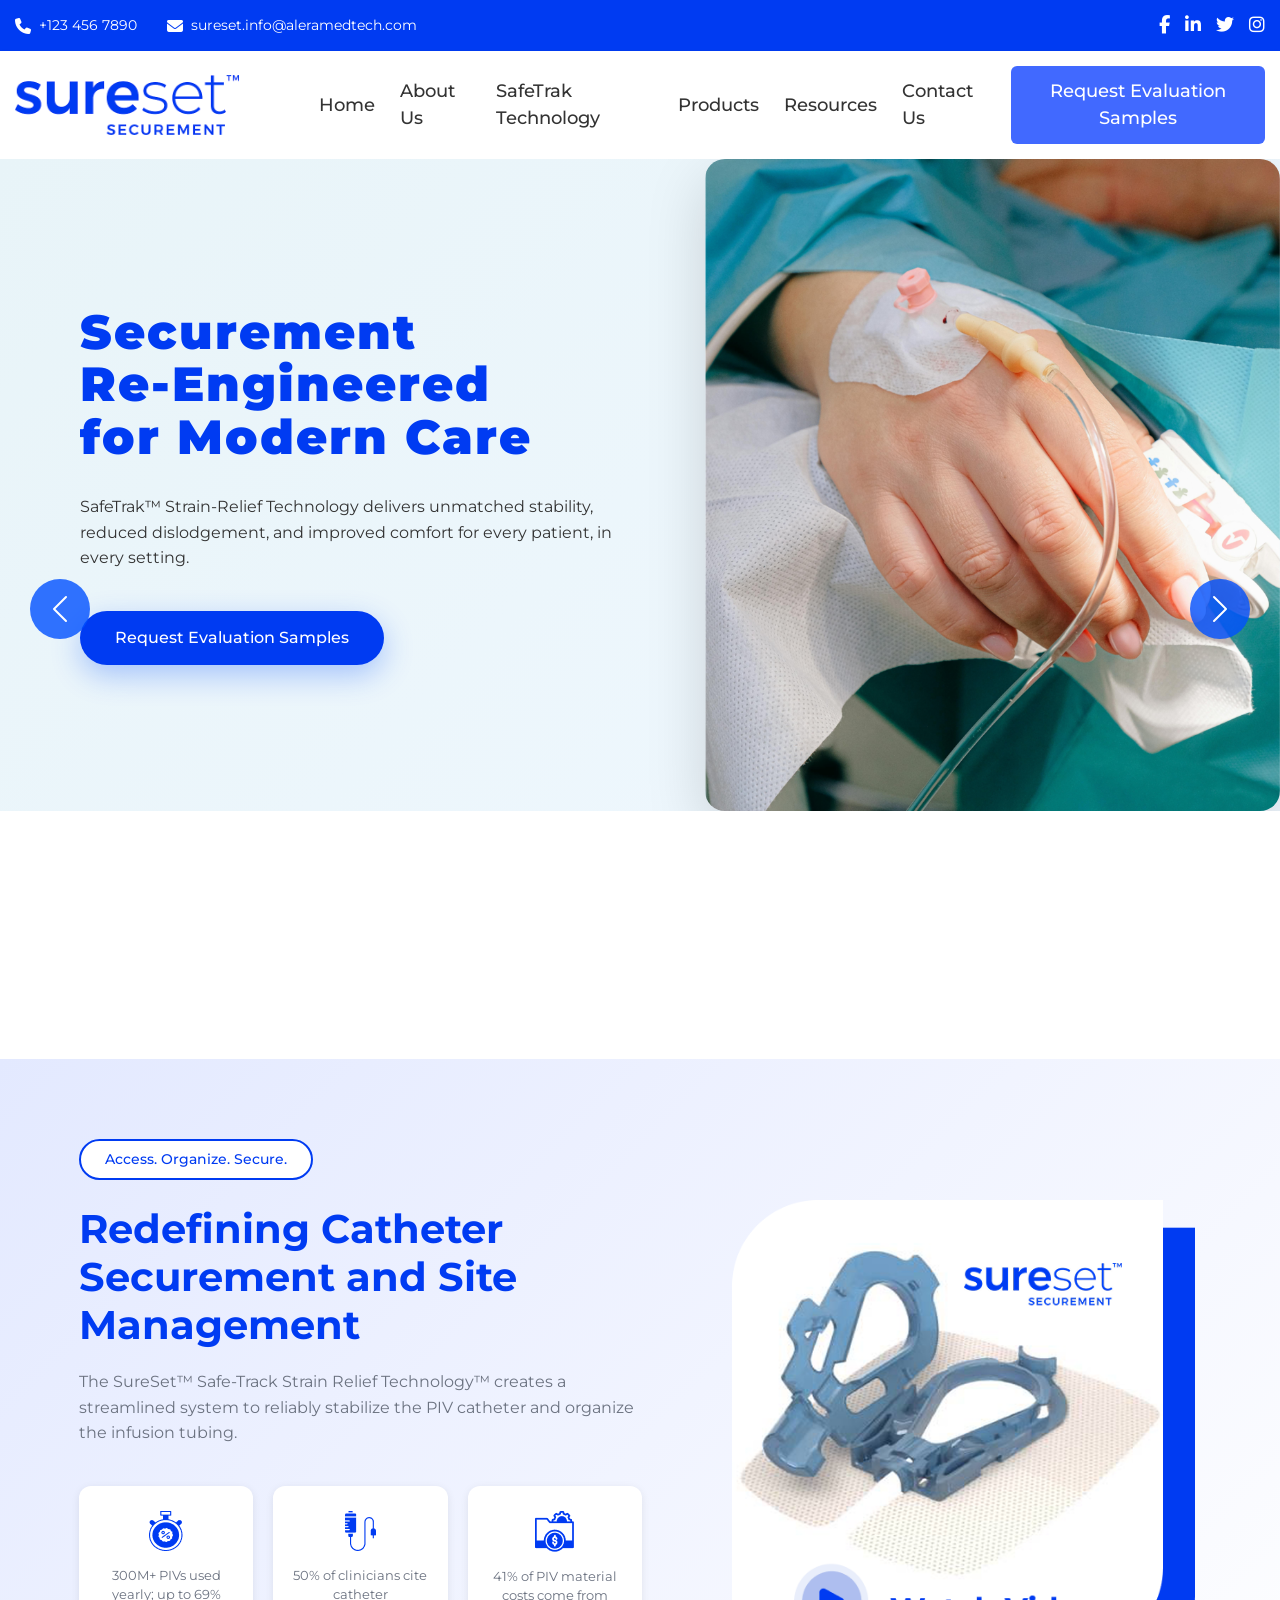
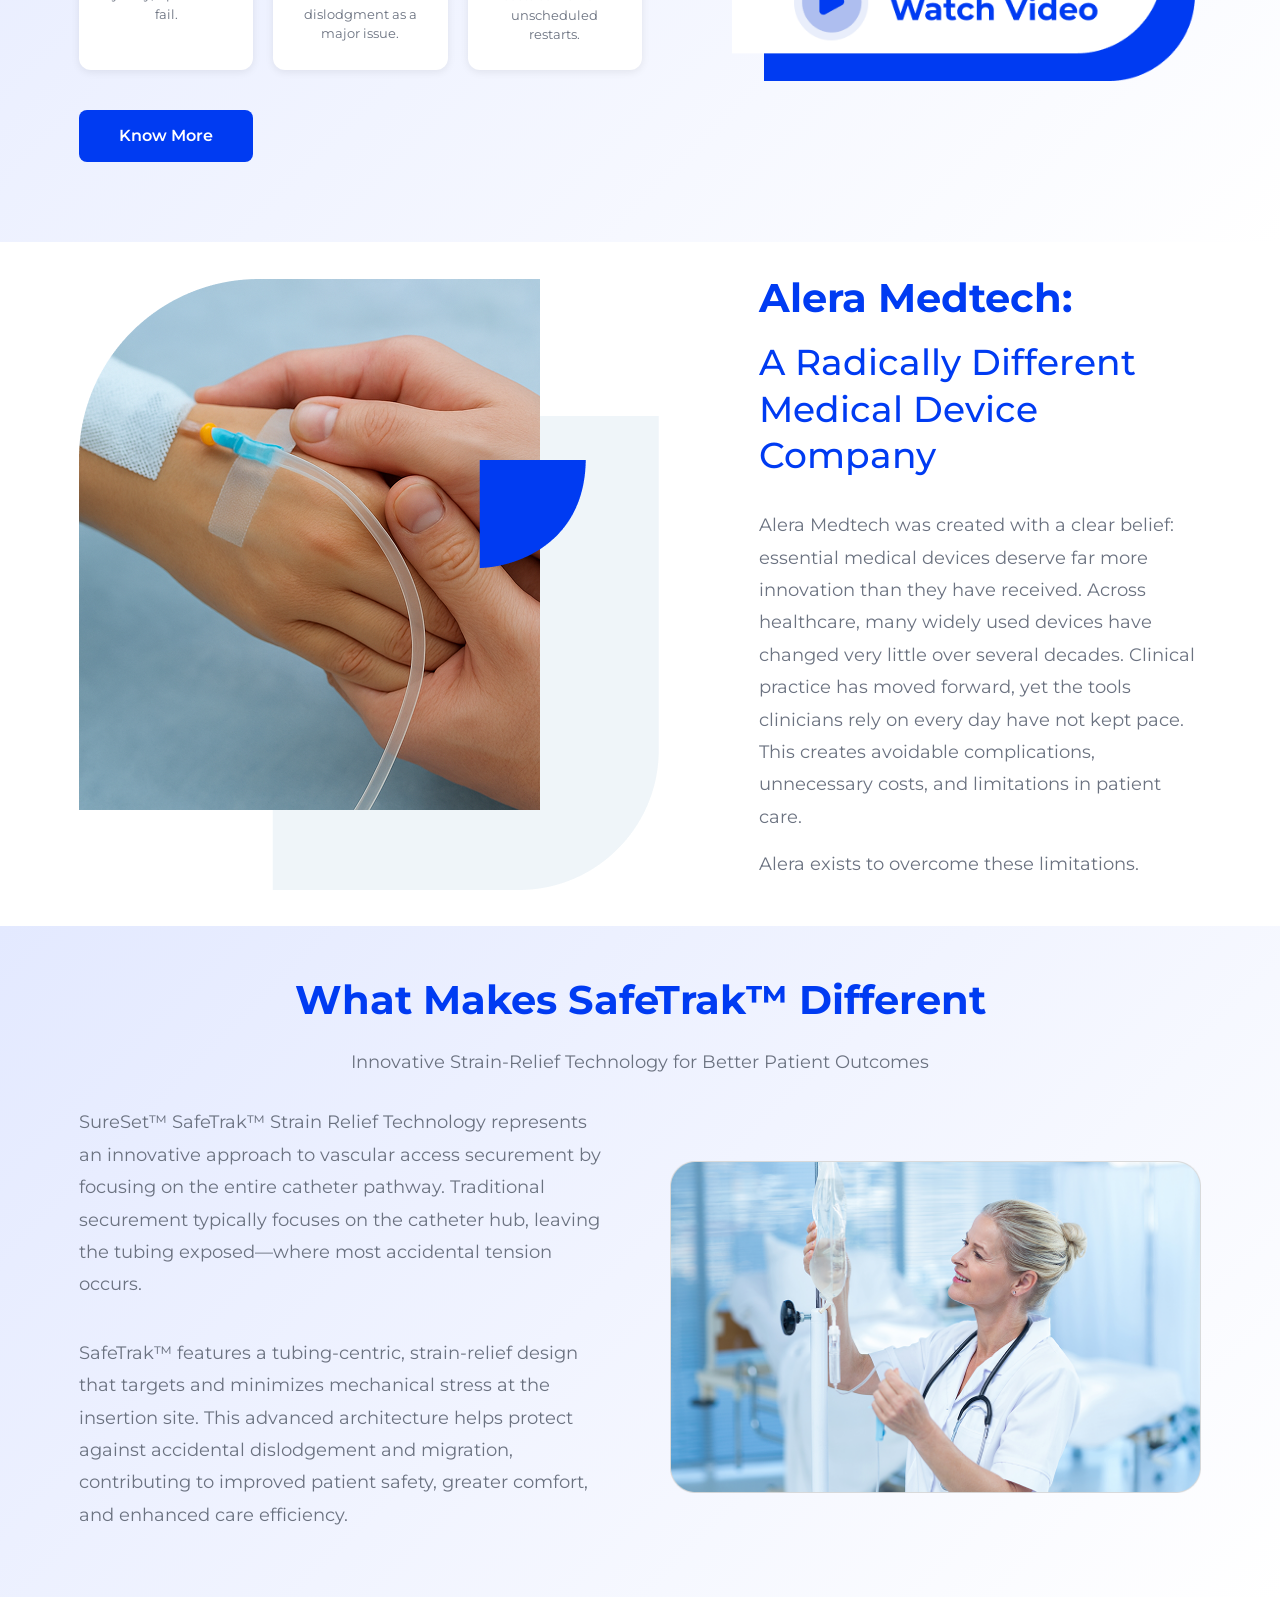
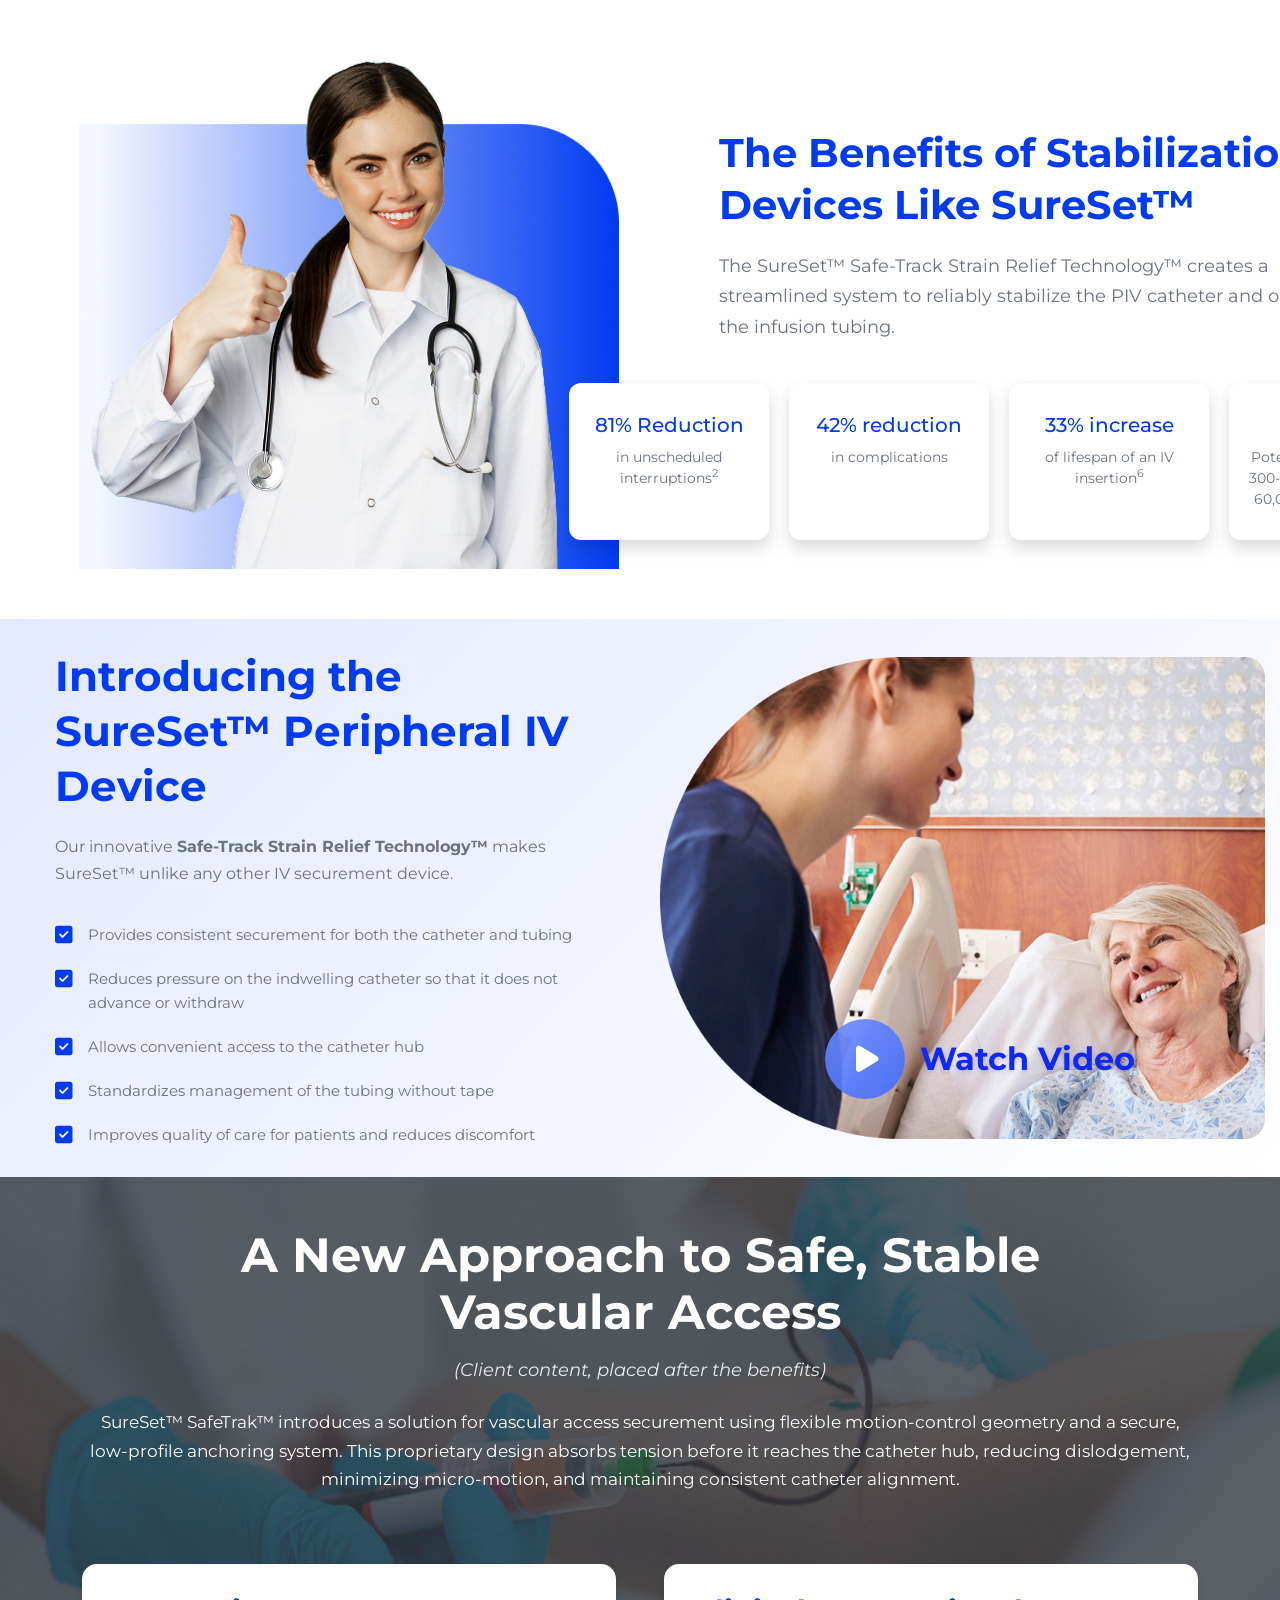
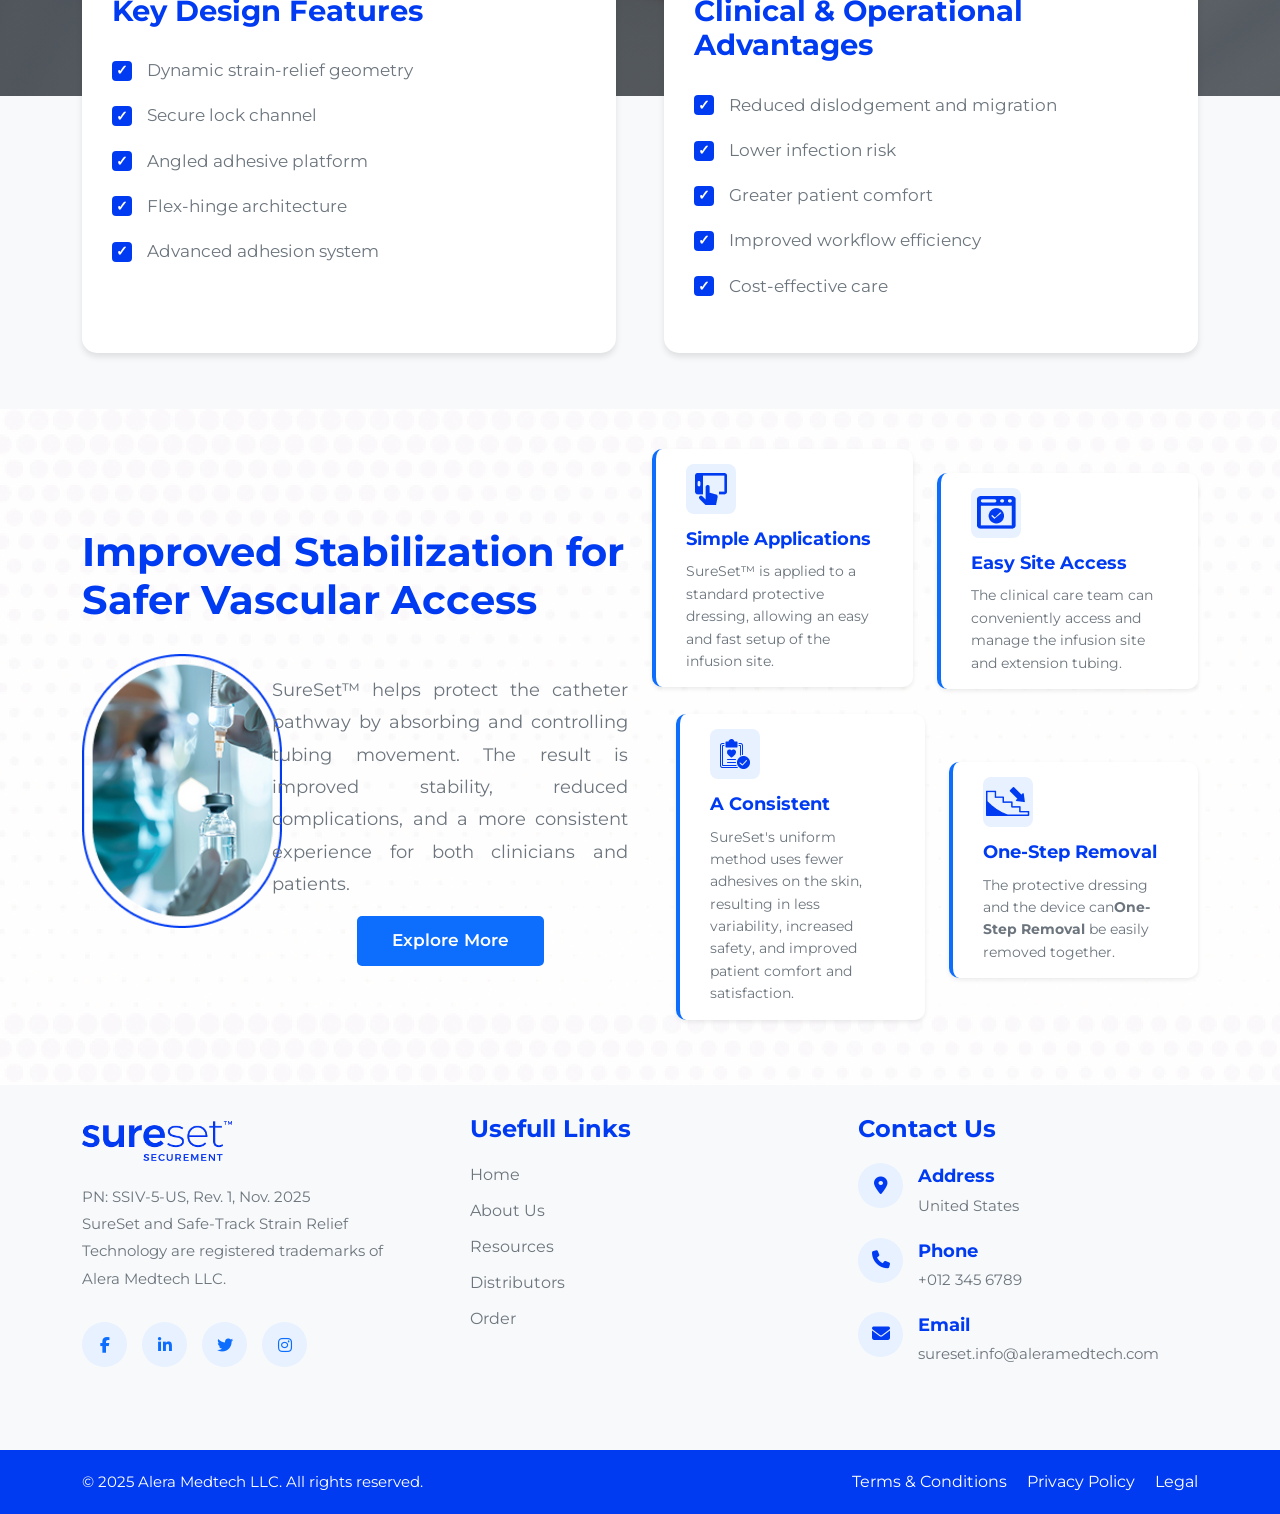
==== commit 7239fa04: "comi" ====
--- a/index.html
+++ b/index.html
@@ -810,8 +810,8 @@
                         <div class="col">
                             <div class="vas-benefit-card">
                                 <div class="vas-benefit-icon">
-                                    <i class="fas fa-hand-pointer"></i>
-                                </div>
+                                        <img src="img/imp-1.png" alt="">
+                                    </div>
                                 <h3 class="vas-benefit-title">Simple Applications</h3>
                                 <p class="vas-benefit-text">
                                     SureSet™ is applied to a standard protective dressing, allowing an easy and fast
@@ -822,7 +822,7 @@
                         <div class="col mt-4">
                             <div class="vas-benefit-card">
                                 <div class="vas-benefit-icon">
-                                    <i class="fas fa-camera"></i>
+                                    <img src="img/imp-2.png" alt="">
                                 </div>
                                 <h3 class="vas-benefit-title">Easy Site Access</h3>
                                 <p class="vas-benefit-text">
@@ -837,7 +837,7 @@
                         <div class="col ms-4">
                             <div class="vas-benefit-card">
                                 <div class="vas-benefit-icon">
-                                    <i class="fas fa-clipboard-check"></i>
+                                    <img src="img/imp-3.png" alt="">
                                 </div>
                                 <h3 class="vas-benefit-title">A Consistent</h3>
                                 <p class="vas-benefit-text">
@@ -849,7 +849,7 @@
                         <div class="col mt-5">
                             <div class="vas-benefit-card">
                                 <div class="vas-benefit-icon">
-                                    <i class="fas fa-hand-sparkles"></i>
+                                    <img src="img/imp-4.png" alt="">
                                 </div>
                                 <h3 class="vas-benefit-title">One-Step Removal</h3>
                                 <p class="vas-benefit-text">
--- a/css/styles.css
+++ b/css/styles.css
@@ -44,7 +44,7 @@
         .text-content h1 {
             font-size: 3rem;
             font-weight: 900;
-            color: #0050ff;
+            color: #003BF2;
             line-height: 1.1;
             margin-bottom: 30px;
             letter-spacing: 2px;
@@ -59,7 +59,7 @@
         }
 
         .cta-button {
-            background-color: #0050ff;
+            background-color: #003BF2;
             color: white;
             padding: 15px 35px;
             font-size: 1rem;
@@ -125,7 +125,7 @@
             width: 12px;
             height: 12px;
             border-radius: 50%;
-            background-color: #0050ff;
+            background-color: #003BF2;
             opacity: 0.5;
             transition: all 0.3s ease;
         }
@@ -218,7 +218,7 @@
         }
 /* Topbar Styles */
         .topbar {
-            background-color: #0d28ff;
+            background-color: #003BF2;
             padding: 12px 0;
         }
         
@@ -319,7 +319,7 @@
         }
         
         .navbar-menu-link:hover {
-            color: #0d28ff;
+            color: #003BF2;
         }
         
         .navbar-cta-button {
@@ -335,7 +335,7 @@
         }
         
         .navbar-cta-button:hover {
-            background-color: #0d28ff;
+            background-color: #003BF2;
             color: white;
         }
         
@@ -428,8 +428,8 @@
 
         .hero-badge {
             display: inline-block;
-            border: 2px solid #0d28ff;
-            color: #0d28ff;
+            border: 2px solid #003BF2;
+            color: #003BF2;
             padding: 8px 24px;
             border-radius: 25px;
             font-size: 14px;
@@ -441,7 +441,7 @@
         .hero-main-heading {
             font-size: 40px;
             font-weight: 700;
-            color: #0d28ff;
+            color: #003BF2;
             line-height: 1.2;
             margin-bottom: 20px;
         }
@@ -475,7 +475,7 @@
         }
 
         .hero-stat-icon {
-            color: #0d28ff;
+            color: #003BF2;
             margin-bottom: 15px;
         }
 
@@ -487,7 +487,7 @@
         }
 
         .hero-cta-button {
-            background-color: #0d28ff;
+            background-color: #003BF2;
             color: white;
             padding: 14px 40px;
             border-radius: 8px;
@@ -500,7 +500,7 @@
         }
 
         .hero-cta-button:hover {
-            background-color: #0a20cc;
+            background-color: #003BF2;
             color: white;
         }
 
@@ -638,7 +638,7 @@
         .about-main-title {
             font-size: 40px;
             font-weight: 700;
-            color: #0d28ff;
+            color: #003BF2;
             line-height: 1.3;
             margin-bottom: 15px;
         }
@@ -646,23 +646,22 @@
         .about-subtitle {
             font-size: 36px;
             font-weight: 500;
-            color: #0d28ff;
+            color: #003BF2;
             line-height: 1.3;
             margin-bottom: 30px;
         }
 
         .about-description-text {
-            font-size: 16px;
+            font-size: 18px;
             color: #6b7280;
             line-height: 1.8;
             margin-bottom: 15px;
         }
 
         .about-highlight-text {
-            font-size: 16px;
+            font-size: 18px;
             color: #6b7280;
             line-height: 1.8;
-            font-weight: 500;
         }
 
         /* Responsive Styles */
@@ -861,7 +860,7 @@
         .benefits-main-heading {
             font-size: 40px;
             font-weight: 700;
-            color: #0d28ff;
+            color: #003BF2;
             line-height: 1.3;
             margin-bottom: 20px;
         }
@@ -899,7 +898,7 @@
         .benefits-stat-number {
             font-size: 20px;
             font-weight: 500;
-            color: #0d28ff;
+            color: #003BF2;
             margin-bottom: 10px;
             text-align: center;
         }
@@ -938,7 +937,7 @@
         .introducing-main-title {
             font-size: 42px;
             font-weight: 700;
-            color: #0d28ff;
+            color: #003BF2;
             line-height: 1.3;
             margin-bottom: 20px;
         }
@@ -967,7 +966,7 @@
 
         .introducing-check-icon {
             font-size: 20px;
-            color: #0d28ff;
+            color: #003BF2;
             flex-shrink: 0;
             margin-top: 2px;
         }
@@ -1095,7 +1094,7 @@
                         url('../img/bg\ img.png');
             background-size: cover;
             background-position: center;
-            padding: 80px 0 250px;
+            padding: 50px 0 250px;
             color: white;
             text-align: center;
         }
@@ -1137,7 +1136,7 @@
         }
 
         .vas-card-title {
-            color: #0d6efd;
+            color: #003BF2;
             font-size: 1.8rem;
             font-weight: 700;
             margin-bottom: 30px;
@@ -1153,7 +1152,7 @@
         .vas-check-icon {
             width: 20px;
             height: 20px;
-            background-color: #0d6efd;
+            background-color: #003BF2;
             border-radius: 4px;
             display: flex;
             align-items: center;
@@ -1195,14 +1194,15 @@
         .vas-stabilization-section {
             background: url(../img/home-bg.png),
                         linear-gradient(135deg, #fff 0%, #ffffff 100%), no-repeat;
-            padding: 80px 0;
+            padding: 40px 0;
         }
 
         .vas-stab-title {
-            color: #0d6efd;
+            color: #003BF2;
             font-size: 2.5rem;
             font-weight: 700;
             margin-bottom: 30px;
+            text-align: left;
         }
 
         .vas-stab-image-wrapper {
@@ -1222,9 +1222,9 @@
 
         .vas-stab-description {
             color: #6c757d;
-            font-size: 1.1rem;
+            font-size: 18px;
             line-height: 1.8;
-            margin-top: 30px;
+            margin-top: 20px;
             text-align: justify;
         }
 
@@ -1247,7 +1247,7 @@
 
         .vas-benefit-card {
             background: white;
-            padding: 30px;
+            padding: 15px 30px;
             border-radius: 10px;
             box-shadow: 0 2px 4px rgba(0, 0, 0, 0.08);
             margin-bottom: 25px;
@@ -1273,19 +1273,19 @@
 
         .vas-benefit-icon i {
             font-size: 24px;
-            color: #0d6efd;
+            color: #003BF2;
         }
 
         .vas-benefit-title {
-            color: #0d6efd;
-            font-size: 1.3rem;
+            color: #003BF2;
+            font-size: 18px;
             font-weight: 700;
             margin-bottom: 10px;
         }
 
         .vas-benefit-text {
             color: #6c757d;
-            font-size: 1rem;
+            font-size: 14px;
             line-height: 1.6;
             margin: 0;
         }
@@ -1298,7 +1298,7 @@
 
 
         .vas-footer-logo {
-            color: #0d6efd;
+            color: #003BF2;
             font-size: 2rem;
             font-weight: 700;
             margin-bottom: 20px;
@@ -1337,13 +1337,13 @@
         }
 
         .vas-social-link:hover {
-            background-color: #0d6efd;
+            background-color: #003BF2;
             color: white;
             transform: translateY(-3px);
         }
 
         .vas-footer-section-title {
-            color: #0d6efd;
+            color: #003BF2;
             font-size: 1.5rem;
             font-weight: 700;
             margin-bottom: 20px;
@@ -1388,12 +1388,12 @@
         }
 
         .vas-contact-icon i {
-            color: #0d6efd;
+            color: #003BF2;
             font-size: 18px;
         }
 
         .vas-contact-label {
-            color: #0d6efd;
+            color: #003BF2;
             font-weight: 700;
             font-size: 1.1rem;
             margin-bottom: 5px;
@@ -1406,7 +1406,7 @@
         }
 
         .vas-footer-bottom {
-            background-color: #0d6efd;
+            background-color: #003BF2;
             padding: 20px 0;
             margin-top: 40px;
         }
@@ -1925,12 +1925,13 @@
         }
 
         .nt-container {
-            max-width: 1250px;
+            max-width: 90%;
             margin: 0 auto;
+            padding-top: 30px;
         }
 
         .nt-main-title {
-            color: #0d6efd;
+            color: #003BF2;
             font-weight: 700;
             font-size: 3rem;
             margin-bottom: 20px;
@@ -1972,7 +1973,7 @@
         }
 
         .nt-section-title {
-            color: #0d6efd;
+            color: #003BF2;
             font-weight: 700;
             font-size: 2.5rem;
             margin-bottom: 25px;
@@ -1996,15 +1997,15 @@
         }
 
         .nt-product-item input[type="checkbox"] {
-            width: 24px;
-            height: 24px;
+            width: 20px;
+            height: 20px;
             margin-right: 12px;
-            accent-color: #0d6efd;
+            accent-color: #003BF2;
             flex-shrink: 0;
         }
 
         .nt-product-name {
-            color: #0d6efd;
+            color: #003BF2;
             font-weight: 600;
             font-size: 1.05rem;
             margin-bottom: 5px;
@@ -2055,12 +2056,12 @@
         }
 
         .alera-hero-section {
-            background-color: linear-gradient(135deg, #f0f4ff 0%, #d9e4ff 100%);
-            padding: 60px 0;
+            background: linear-gradient(135deg, #f0f4ff 0%, #d9e4ff 100%);
+            padding: 30px 0;
         }
 
         .alera-section-title {
-            color: #0056ff;
+            color: #003BF2;
             font-size: 2.5rem;
             font-weight: 700;
             margin-bottom: 50px;
@@ -2077,7 +2078,7 @@
         }
 
         .alera-icon-wrapper {
-            color: #0056ff;
+            color: #003BF2;
             font-size: 3rem;
             margin-bottom: 20px;
         }
@@ -2124,7 +2125,7 @@
         }
 
         .alera-philosophy-card-title {
-            color: #0056ff;
+            color: #003BF2;
             font-size: 1.3rem;
             font-weight: 600;
             margin-bottom: 10px;
@@ -2134,7 +2135,7 @@
         }
 
         .alera-philosophy-card-icon {
-            color: #0056ff;
+            color: #003BF2;
             font-size: 2rem;
         }
 
@@ -2149,7 +2150,7 @@
         }
 
         .alera-commitment-title {
-            color: #0056ff;
+            color: #003BF2;
             font-size: 2.5rem;
             font-weight: 700;
             margin-bottom: 20px;
@@ -2165,11 +2166,11 @@
 
         .sureset-faq-section {
             background-color: #f8f9fa;
-            padding: 60px 0;
+            padding: 30px 0;
         }
 
         .sureset-faq-title {
-            color: #0d6efd;
+            color: #003BF2;
             font-size: 2.5rem;
             font-weight: 700;
             text-align: center;
@@ -2211,7 +2212,7 @@
         }
 
         .sureset-faq-number {
-            background-color: #0d6efd;
+            background-color: #003BF2;
             color: white;
             border-radius: 50%;
             width: 30px;
@@ -2225,7 +2226,7 @@
         }
 
         .sureset-faq-toggle {
-            color: #0d6efd;
+            color: #003BF2;
             font-size: 1.2rem;
             transition: transform 0.3s ease;
         }
@@ -2250,22 +2251,19 @@
 
         .sureset-resources-section {
             background-color: #f0f4ff;
-            padding: 60px 0;
+            padding: 30px 0;
         }
 
         .sureset-resources-title {
-            color: #0d6efd;
+            color: #003BF2;
             font-size: 2.5rem;
             font-weight: 700;
             text-align: center;
-            margin-bottom: 50px;
+            margin-bottom: 30px;
         }
 
         .sureset-resources-card {
-            background: white;
             border-radius: 12px;
-            padding: 40px;
-            box-shadow: 0 4px 12px rgba(0, 0, 0, 0.08);
         }
 
         .sureset-brochure-image {
@@ -2278,7 +2276,7 @@
         .sureset-download-link {
             display: flex;
             align-items: center;
-            color: #0d6efd;
+            color: #003BF2;
             text-decoration: none;
             font-weight: 600;
             font-size: 1.1rem;
@@ -2287,7 +2285,7 @@
         }
 
         .sureset-download-link:hover {
-            color: #0a58ca;
+            color: #003BF2;
             transform: translateX(5px);
         }
 
@@ -2318,7 +2316,7 @@
 
         .sureset-contact-button {
             background-color: white;
-            color: #0d6efd;
+            color: #003BF2;
             border: none;
             padding: 12px 35px;
             border-radius: 6px;
@@ -2348,7 +2346,7 @@
         .sureset-title-main {
             font-size: 40px;
             font-weight: 700;
-            color: #0d6efd;
+            color: #003BF2;
             text-align: center;
             margin-bottom: 30px;
             line-height: 1.2;
@@ -2402,21 +2400,21 @@
         .sureset-location-icon {
             width: 30px;
             height: 40px;
-            background-color: #0d6efd;
+            background-color: #003BF2;
             clip-path: polygon(50% 100%, 0% 40%, 0% 20%, 50% 0%, 100% 20%, 100% 40%);
         }
 
         .sureset-email-icon {
             width: 40px;
             height: 30px;
-            background-color: #0d6efd;
+            background-color: #003BF2;
             clip-path: polygon(0% 0%, 50% 50%, 100% 0%, 100% 100%, 0% 100%);
         }
 
         .sureset-info-content h3 {
             font-size: 1.5rem;
             font-weight: 600;
-            color: #0d6efd;
+            color: #003BF2;
             margin-bottom: 8px;
         }
 
@@ -2442,7 +2440,7 @@
         }
 
         .sureset-form-section {
-            padding: 80px 20px;
+            padding: 40px 20px;
             background-color: #f8f9fa;
         }
 
@@ -2450,14 +2448,14 @@
             max-width: 800px;
             margin: 0 auto;
             background-color: #f0f3ff;
-            padding: 60px 80px;
+            padding: 30px 80px;
             border-radius: 20px;
         }
 
         .sureset-form-title {
             font-size: 2.5rem;
             font-weight: 700;
-            color: #0d6efd;
+            color: #003BF2;
             text-align: center;
             margin-bottom: 40px;
         }
@@ -2475,7 +2473,7 @@
             left: 20px;
             top: 50%;
             transform: translateY(-50%);
-            color: #0d6efd;
+            color: #003BF2;
             font-size: 1.2rem;
         }
 
@@ -2550,7 +2548,7 @@
         }
 
         .sureset-submit-btn:hover {
-            background-color: #0b5ed7;
+            background-color: #003BF2;
         }
 
         .sureset-submit-arrow {
@@ -2595,7 +2593,7 @@
         }
 
         .safetrak-main-title {
-            color: #0056d2;
+            color: #003BF2;
             font-size: 40px;
             font-weight: 700;
             margin-bottom: 25px;
@@ -2645,7 +2643,7 @@
         }
 
         .safetrak-feature-title {
-            color: #0056d2;
+            color: #003BF2;
             font-size: 24px;
             font-weight: 700;
             margin-bottom: 15px;
@@ -2666,7 +2664,7 @@
         }
 
         .safetrak-advantages-title {
-            color: #0056d2;
+            color: #003BF2;
             font-size: 42px;
             font-weight: 700;
             margin-bottom: 50px;
@@ -2728,7 +2726,7 @@
         }
 
         .safetrak-benefit-title {
-            color: #0056d2;
+            color: #003BF2;
             font-size: 22px;
             font-weight: 700;
             margin-bottom: 10px;
@@ -2762,26 +2760,26 @@
             padding: 60px 0;
         }
         .section-1 h1 {
-            color: #0052cc;
+            color: #003BF2;
             font-weight: bold;
             font-size: 2.5rem;
             margin-bottom: 10px;
         }
         .section-1 h2 {
-            color: #0052cc;
+            color: #003BF2;
             font-weight: bold;
             font-size: 2rem;
             margin-bottom: 30px;
         }
         .section-1 .challenge-title {
-            color: #0052cc;
+            color: #003BF2;
             font-weight: bold;
-            font-size: 1.8rem;
+            font-size: 2.1em;
             margin-bottom: 25px;
         }
         .section-1 p {
             color: #6c757d;
-            font-size: 1rem;
+            font-size: 18px;
             line-height: 1.6;
             margin-bottom: 15px;
         }
@@ -2840,7 +2838,7 @@
         }
 
         .vascular-section-title {
-            color: #0056d2;
+            color: #003BF2;
             font-size: 40px;
             font-weight: 700;
             line-height: 1.15;
@@ -2855,7 +2853,7 @@
         }
 
         .vascular-commitment-title {
-            color: #0056d2;
+            color: #003BF2;
             font-size: 40px;
             font-weight: 700;
             line-height: 1.15;
@@ -3010,7 +3008,7 @@
         .privacy-policy-title {
             font-size: 48px;
             font-weight: 900;
-            color: #0050ff;
+            color: #003BF2;
             margin-bottom: 50px;
             text-align: center;
             letter-spacing: 1px;
@@ -3034,7 +3032,7 @@
         .privacy-policy-section-title {
             font-size: 24px;
             font-weight: 700;
-            color: #0050ff;
+            color: #003BF2;
             margin-top: 35px;
             margin-bottom: 15px;
             letter-spacing: 0.5px;
@@ -3066,7 +3064,7 @@
             content: "▸";
             position: absolute;
             left: 0;
-            color: #0050ff;
+            color: #003BF2;
             font-weight: bold;
             font-size: 18px;
         }
@@ -3078,7 +3076,7 @@
         }
 
         .privacy-policy-contact a {
-            color: #0050ff;
+            color: #003BF2;
             text-decoration: none;
             font-weight: 600;
             transition: all 0.3s ease;
@@ -3086,7 +3084,7 @@
 
         .privacy-policy-contact a:hover {
             text-decoration: underline;
-            color: #003399;
+            color: #003BF2;
         }
 
         .privacy-policy-closing {
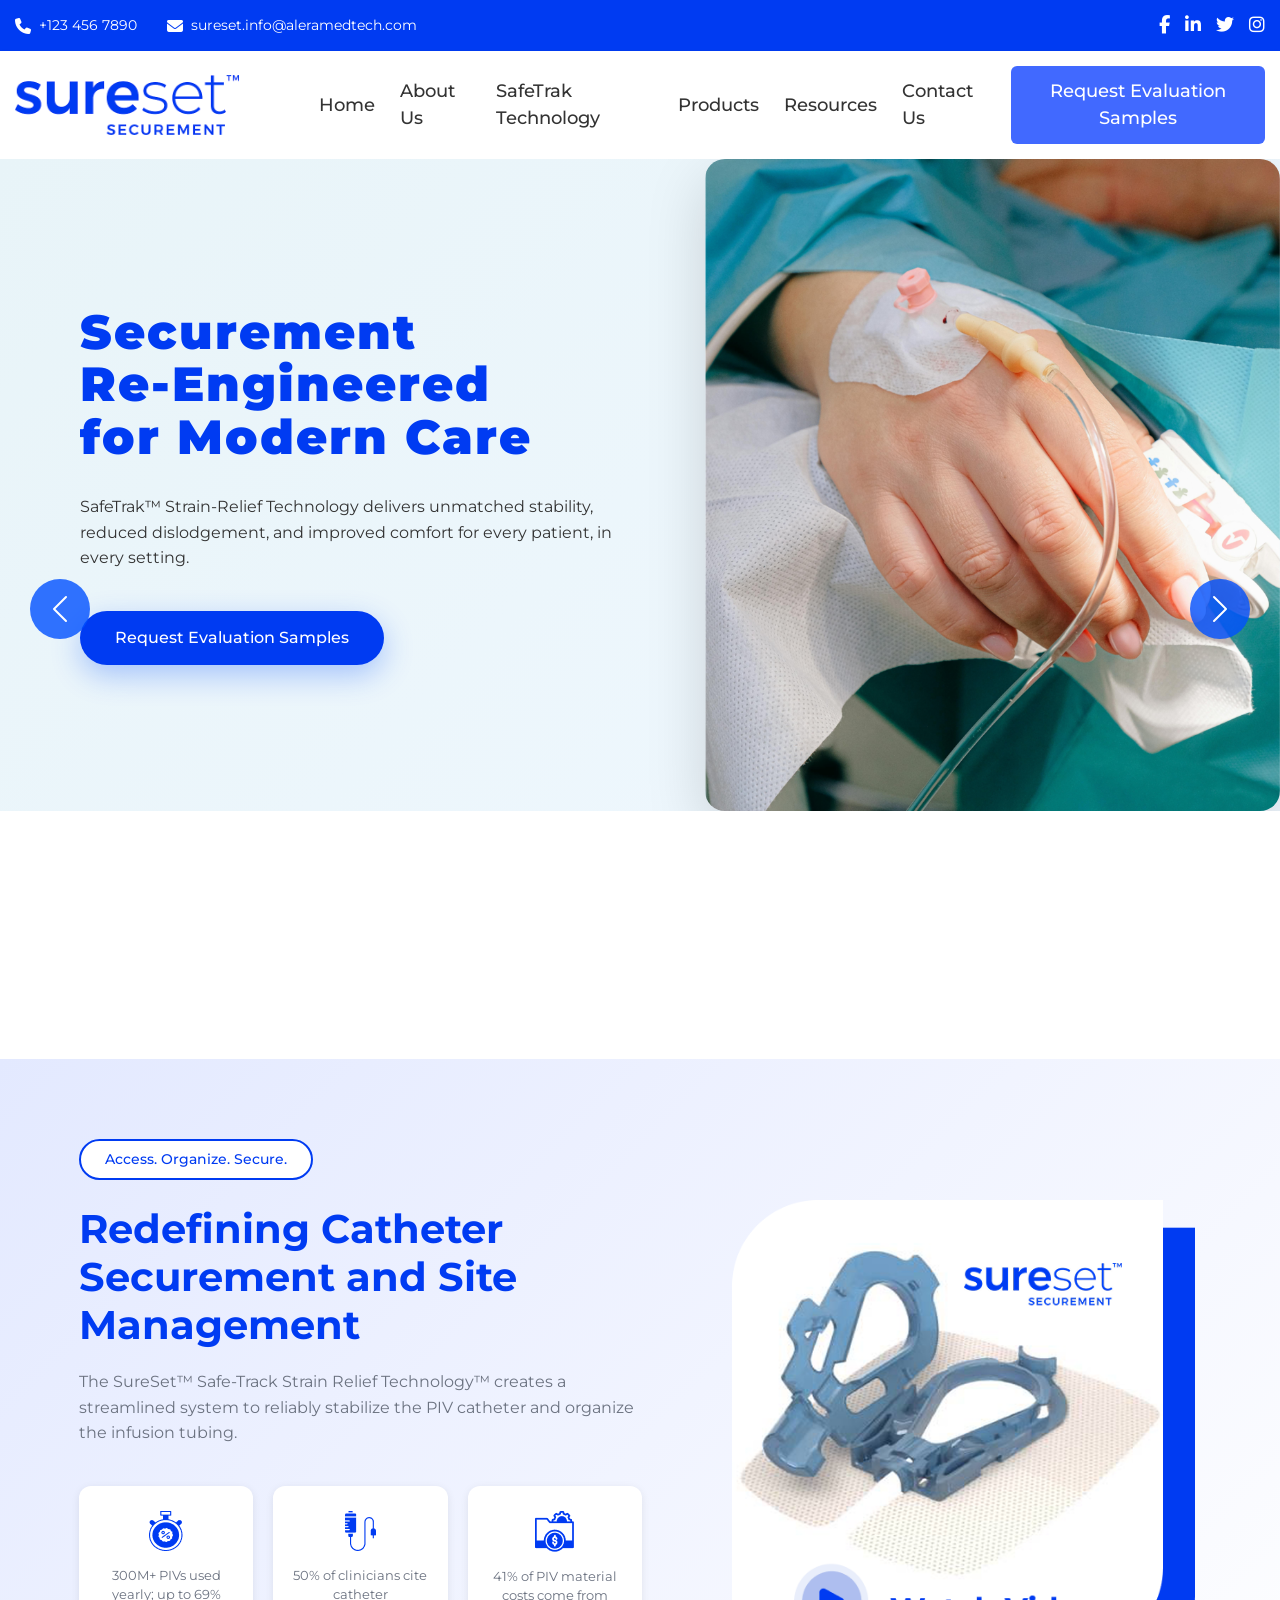
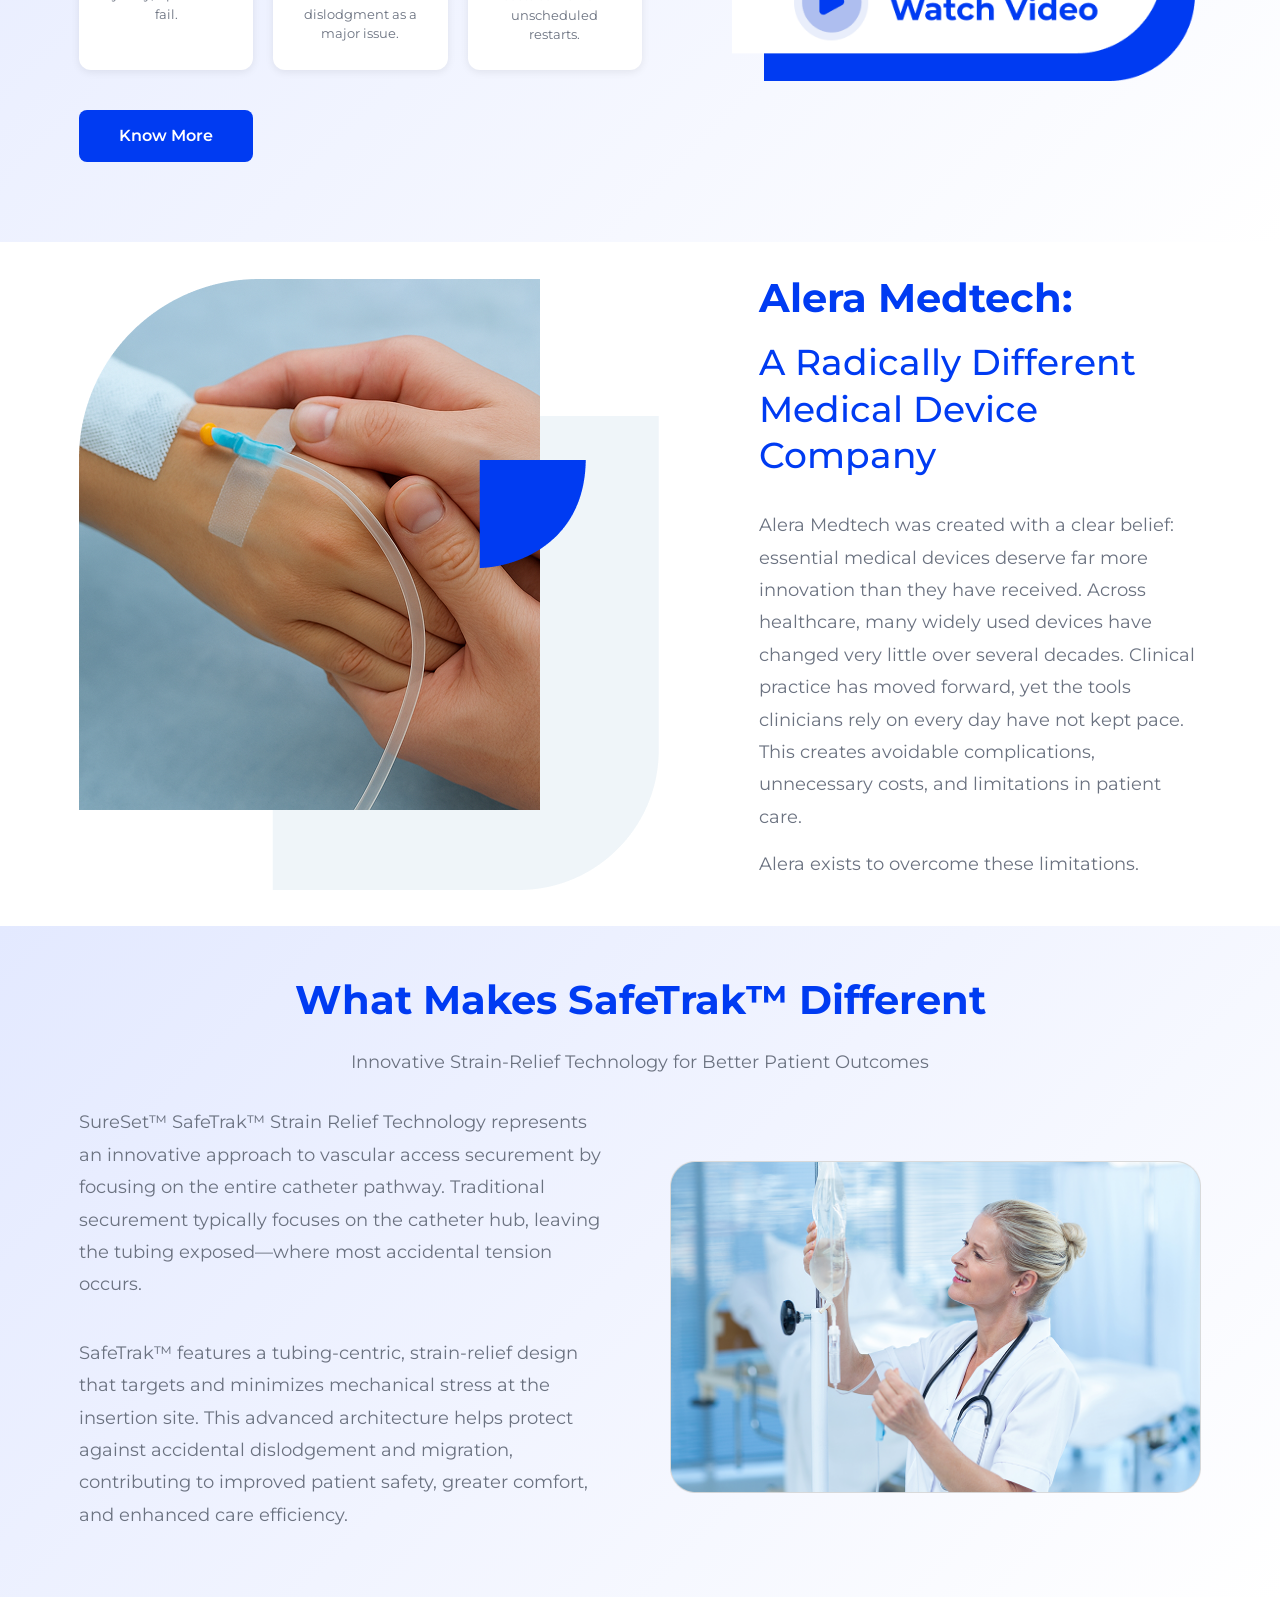
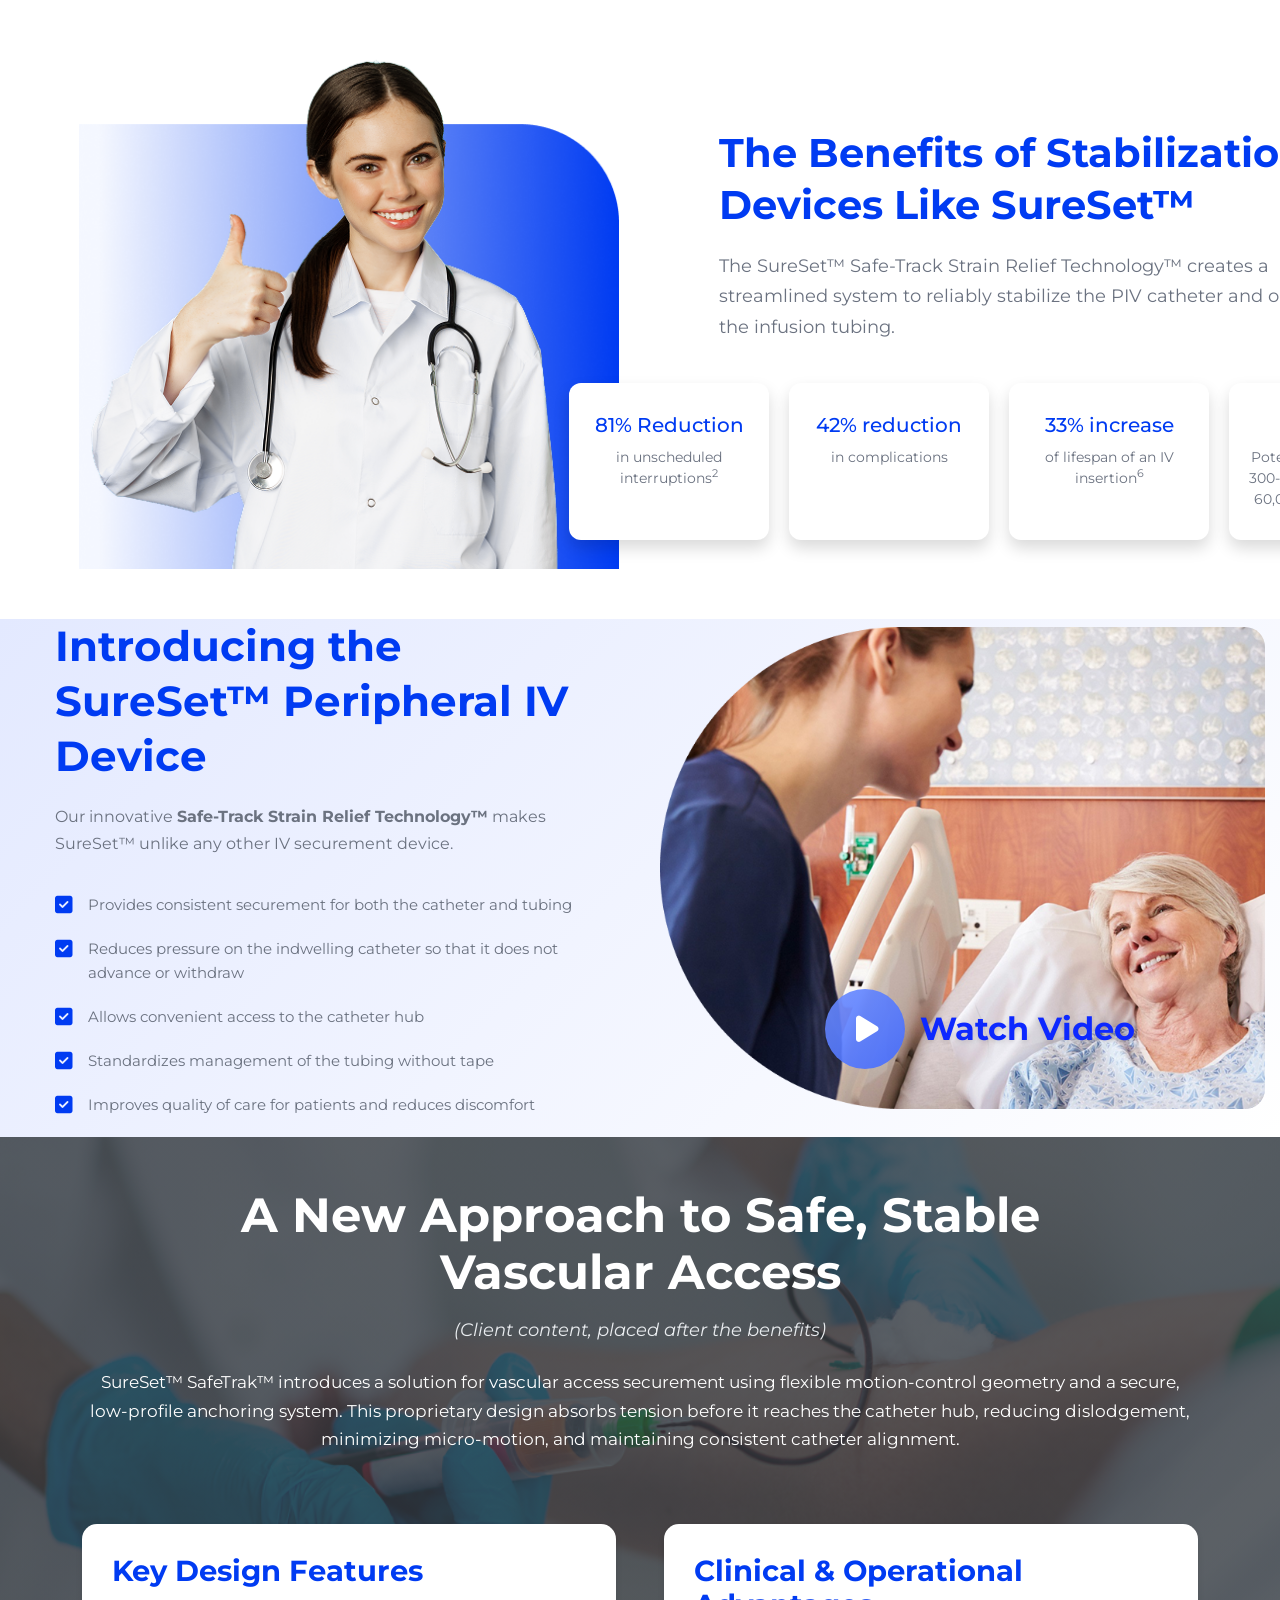
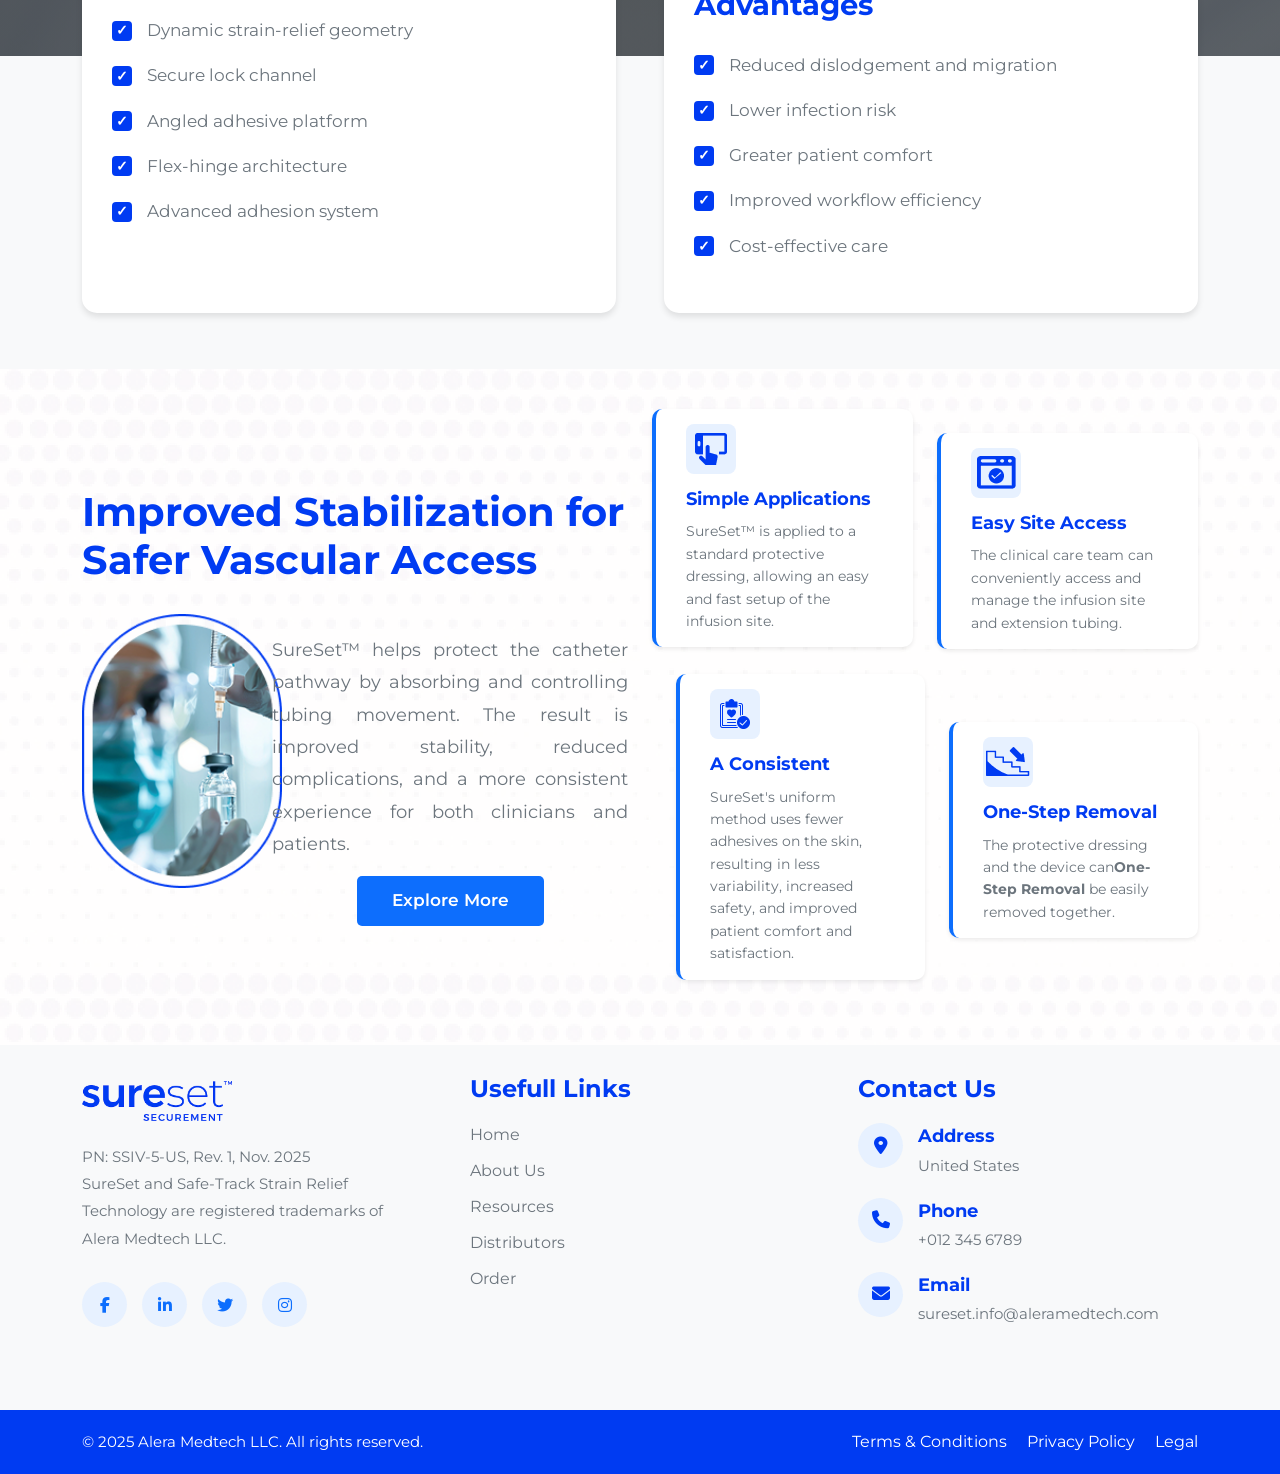
==== commit d6d1c6b0: "comi" ====
--- a/index.html
+++ b/index.html
@@ -544,9 +544,8 @@
                 </div>
 
                 <div class="hero-right-content">
-                    <a href="#">
+                    <a href="#" class="watch-video-link" data-video="https://suresetsecure.com/wp-content/uploads/2025/11/SureSet-gif-SD-480p-udated-logo.mp4">
                         <img src="img/about.png" alt="SureSet Product" class="hero-product-image">
-
                     </a>
                 </div>
             </div>
@@ -693,10 +692,12 @@
                     <div class="introducing-video-container">
                         <img src="img/peripheral iv device.png" alt="Patient Care" class="introducing-background-image">
                         <div class="introducing-video-overlay">
-                            <button class="introducing-play-btn">
-                                <i class="fas fa-play introducing-play-icon"></i>
-                            </button>
-                            <span class="introducing-watch-text">Watch Video</span>
+                            <a style="display: contents;" href="#" class="watch-video-link" data-video="https://suresetsecure.com/wp-content/uploads/2022/03/suresetVideo_01_a.mp4">
+                                    <button class="introducing-play-btn">
+                                    <i class="fas fa-play introducing-play-icon"></i>
+                                </button>
+                                <span class="introducing-watch-text">Watch Video</span>
+                                </a>
                         </div>
                     </div>
                 </div>
@@ -943,12 +944,73 @@
         </div>
     </footer>
 
+    <!-- Video Modal -->
+    <div id="videoModal" class="video-modal" aria-hidden="true" style="display:none;">
+        <div class="video-modal-overlay" style="position:fixed;inset:0;background:rgba(0,0,0,0.6);z-index:1050;display:flex;align-items:center;justify-content:center;">
+            <div class="video-modal-container" role="dialog" aria-modal="true" style="background:#000;border-radius:8px;max-width:90%;width:900px;max-height:90%;overflow:hidden;position:relative;">
+                <button id="videoModalClose" aria-label="Close video" style="position:absolute;right:10px;top:8px;z-index:2;background:transparent;border:none;color:#fff;font-size:28px;cursor:pointer;">&times;</button>
+                <video id="modalVideo" controls playsinline style="width:100%;height:100%;display:block;background:#000;">
+                    <source src="" type="video/mp4">
+                    Your browser does not support the video tag.
+                </video>
+            </div>
+        </div>
+    </div>
+
     <script src="https://cdnjs.cloudflare.com/ajax/libs/bootstrap/5.3.2/js/bootstrap.bundle.min.js"></script>
     <script>
         function toggleMenu() {
             const menu = document.getElementById('navbarMenu');
             menu.classList.toggle('navbar-menu-active');
         }
+
+        // Video modal behavior
+        (function () {
+            const links = document.querySelectorAll('.watch-video-link');
+            const modal = document.getElementById('videoModal');
+            const overlay = modal && modal.querySelector('.video-modal-overlay');
+            const modalVideo = document.getElementById('modalVideo');
+            const closeBtn = document.getElementById('videoModalClose');
+
+            function openModal(src) {
+                if (!modal) return;
+                const source = modalVideo.querySelector('source');
+                source.src = src;
+                modalVideo.load();
+                modal.style.display = 'block';
+                modal.setAttribute('aria-hidden', 'false');
+                try { modalVideo.play(); } catch (e) {}
+            }
+
+            function closeModal() {
+                if (!modal) return;
+                modalVideo.pause();
+                try { modalVideo.currentTime = 0; } catch (e) {}
+                const source = modalVideo.querySelector('source');
+                source.src = '';
+                modalVideo.load();
+                modal.style.display = 'none';
+                modal.setAttribute('aria-hidden', 'true');
+            }
+
+            links.forEach(link => {
+                link.addEventListener('click', function (e) {
+                    e.preventDefault();
+                    const src = this.getAttribute('data-video');
+                    if (src) openModal(src);
+                });
+            });
+
+            if (closeBtn) closeBtn.addEventListener('click', closeModal);
+
+            if (overlay) overlay.addEventListener('click', function (e) {
+                if (e.target === overlay) closeModal();
+            });
+
+            document.addEventListener('keydown', function (e) {
+                if (e.key === 'Escape' && modal && modal.style.display === 'block') closeModal();
+            });
+        })();
     </script>
 </body>
 
--- a/css/styles.css
+++ b/css/styles.css
@@ -913,7 +913,7 @@
 
         /* Introducing Section Styles */
         .introducing-section {
-            padding: 30px 0;
+            padding: 0px 0 20px;
             background: linear-gradient(135deg, #E3E9FF 0%, #ffffff 100%);
         }
 
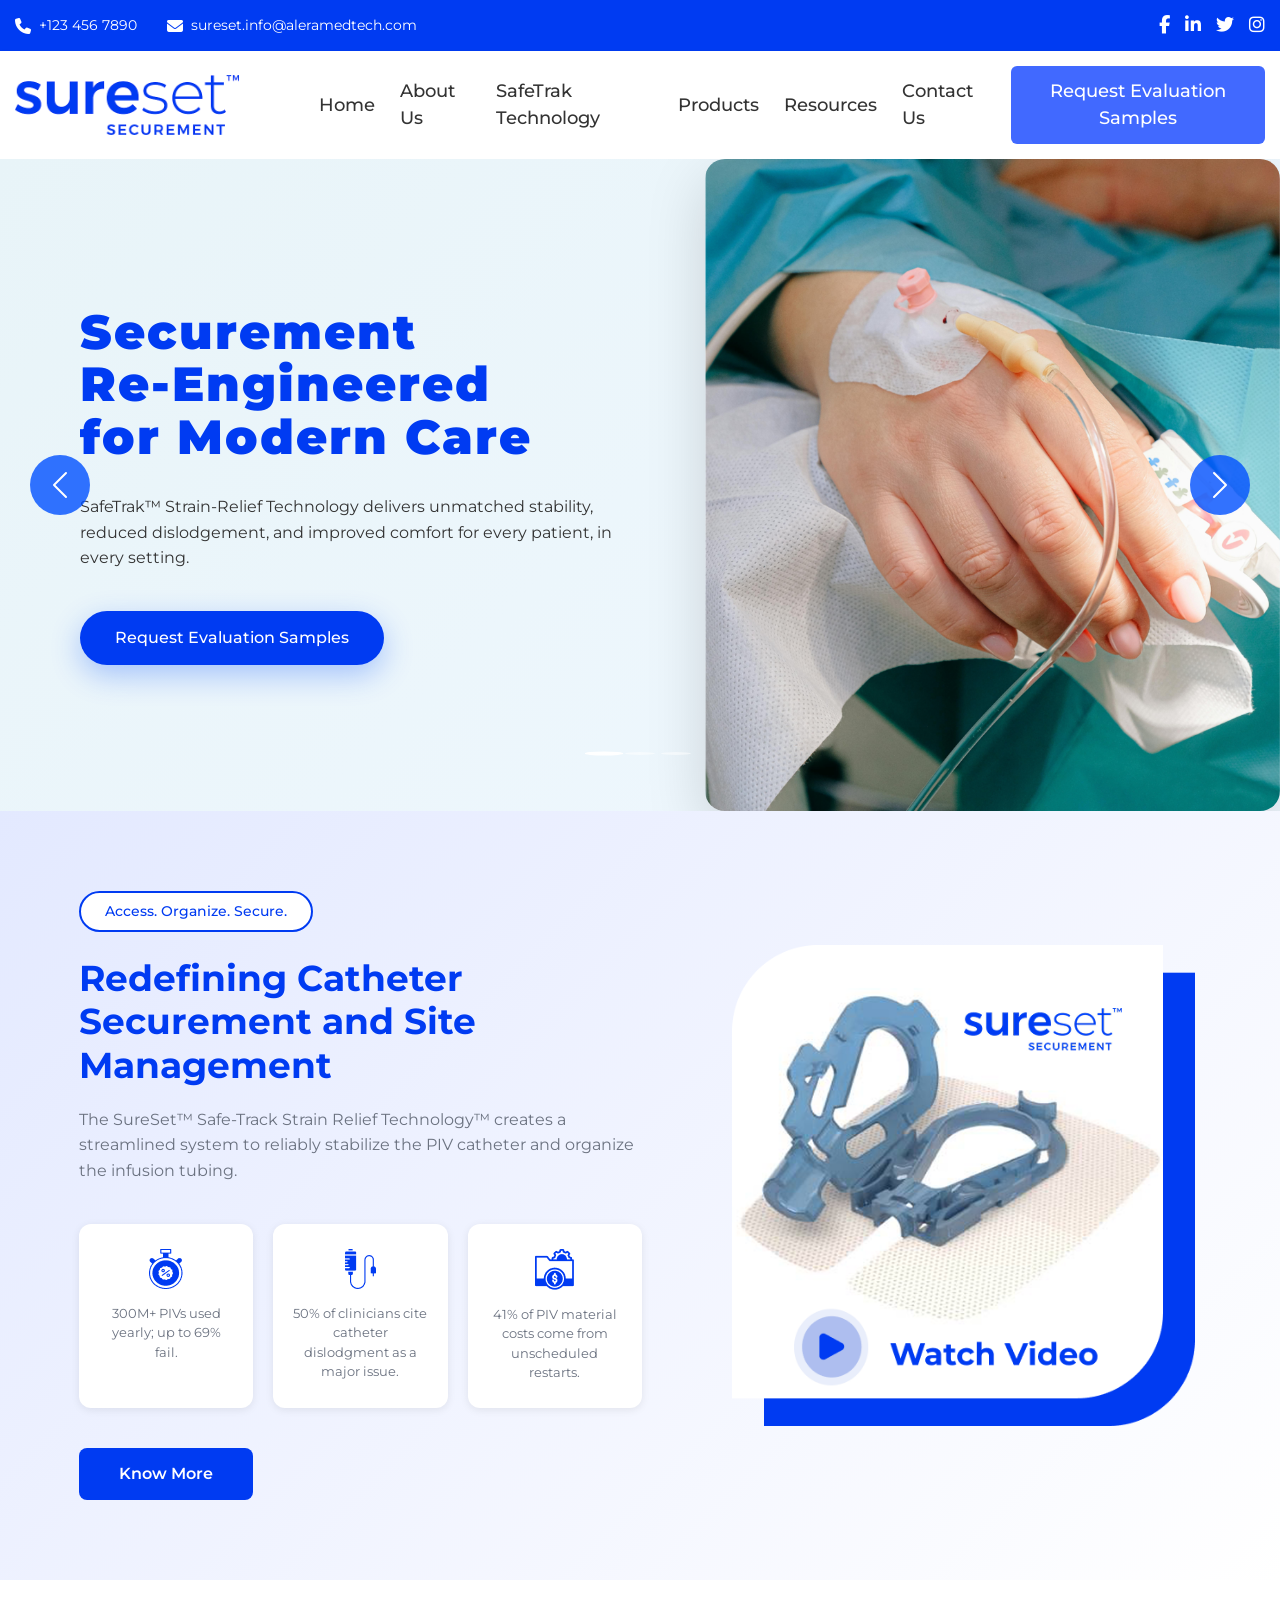
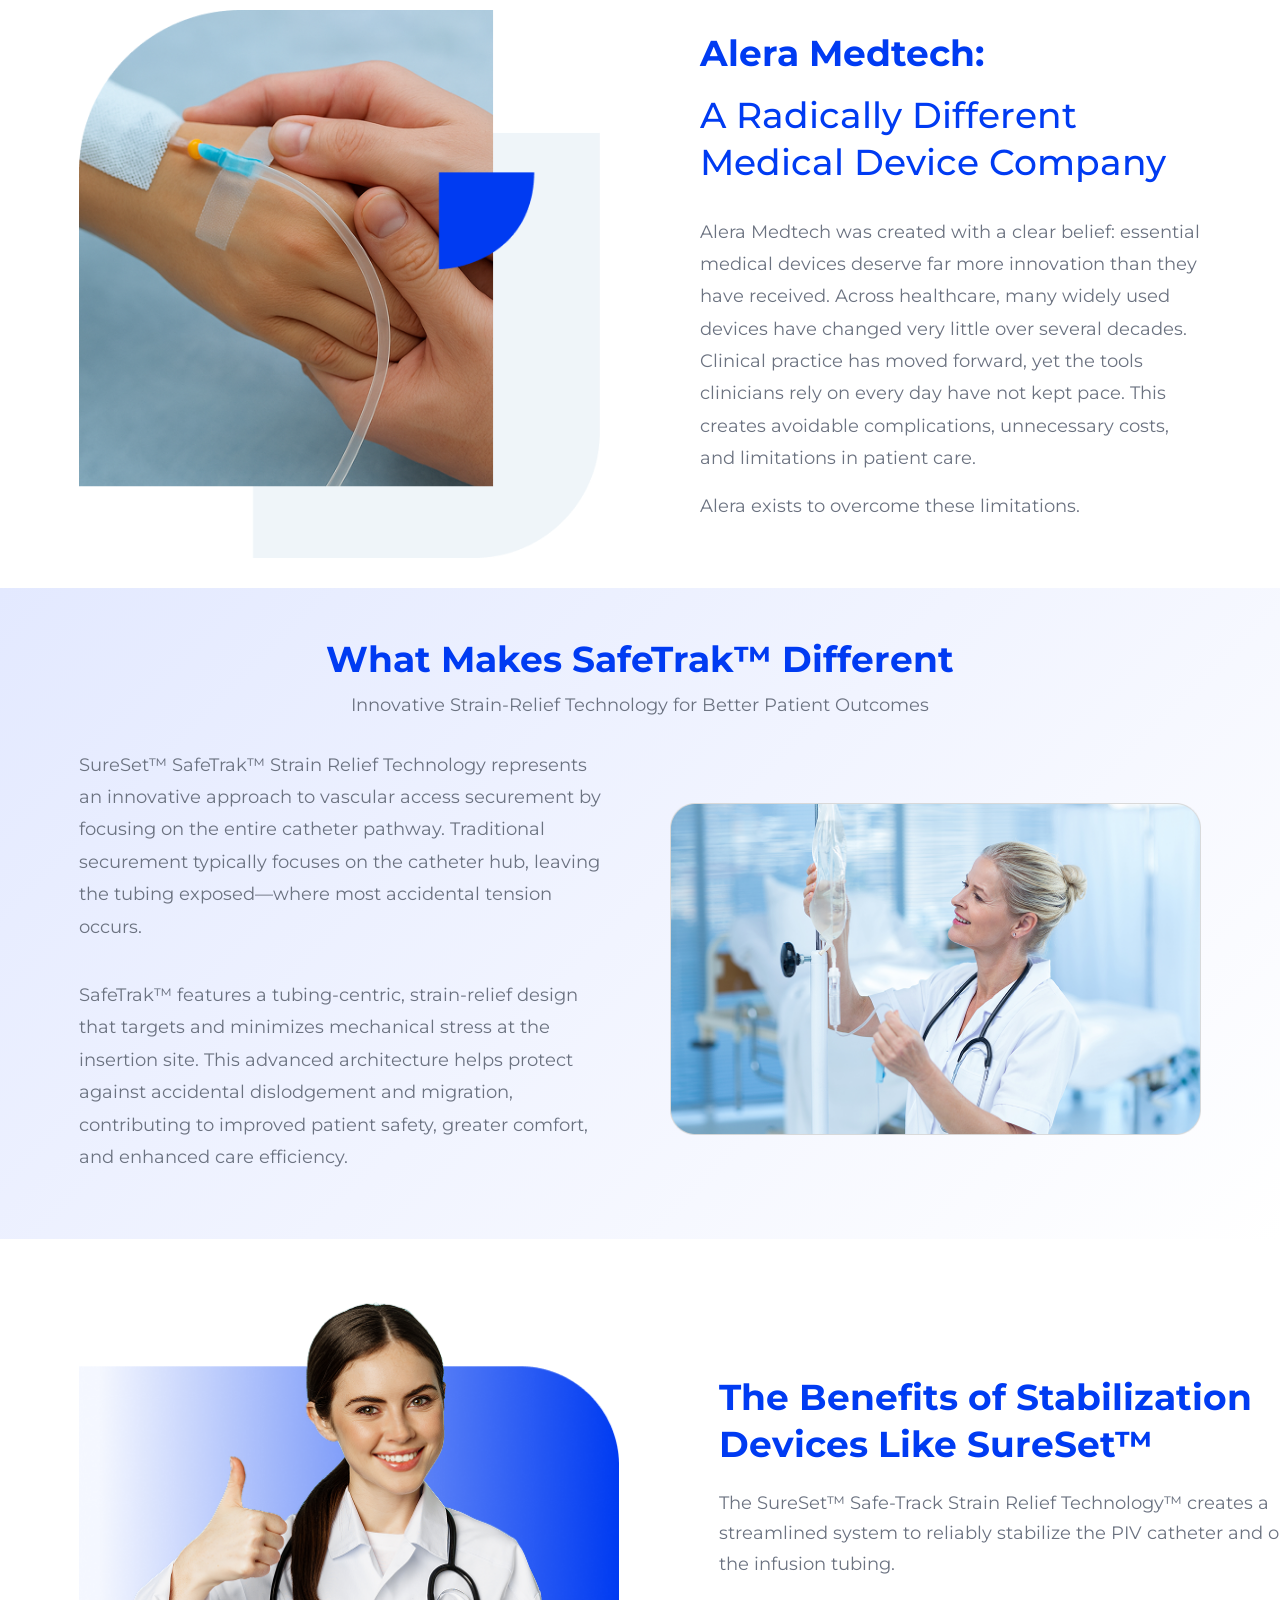
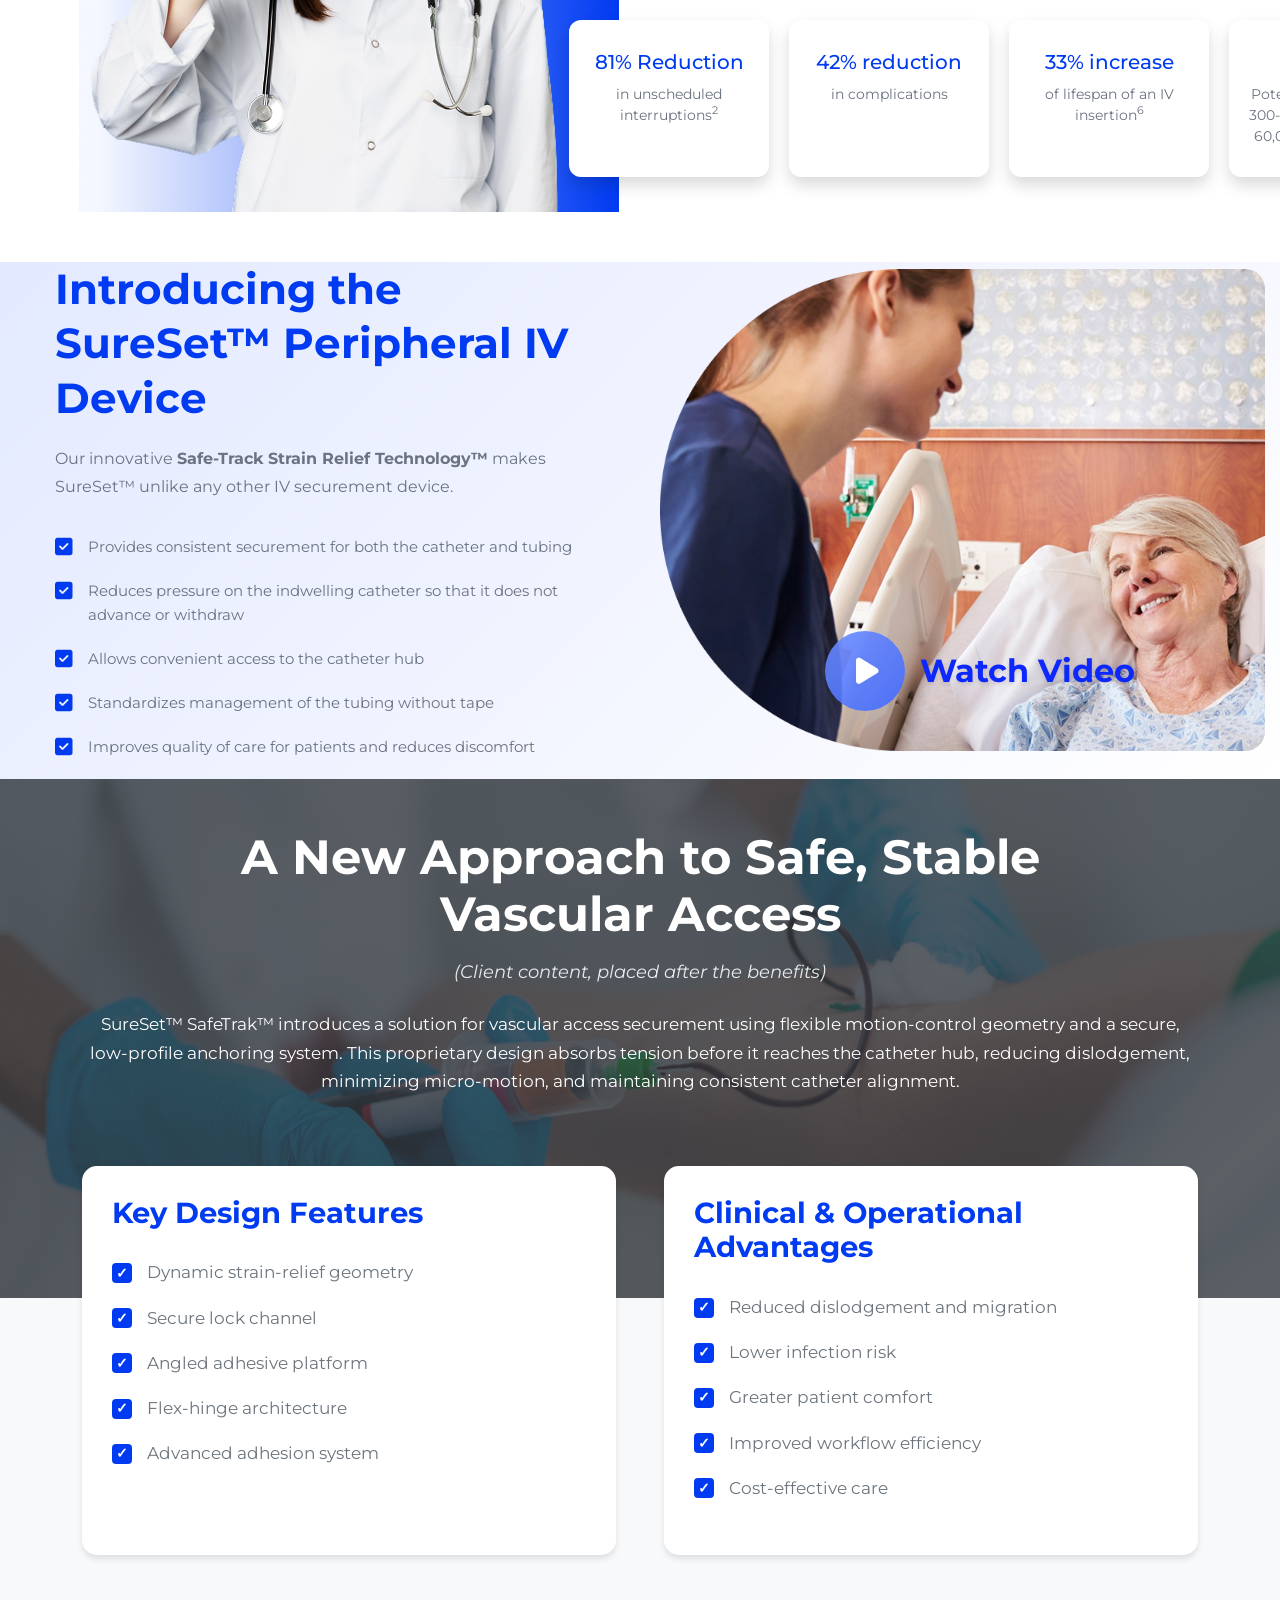
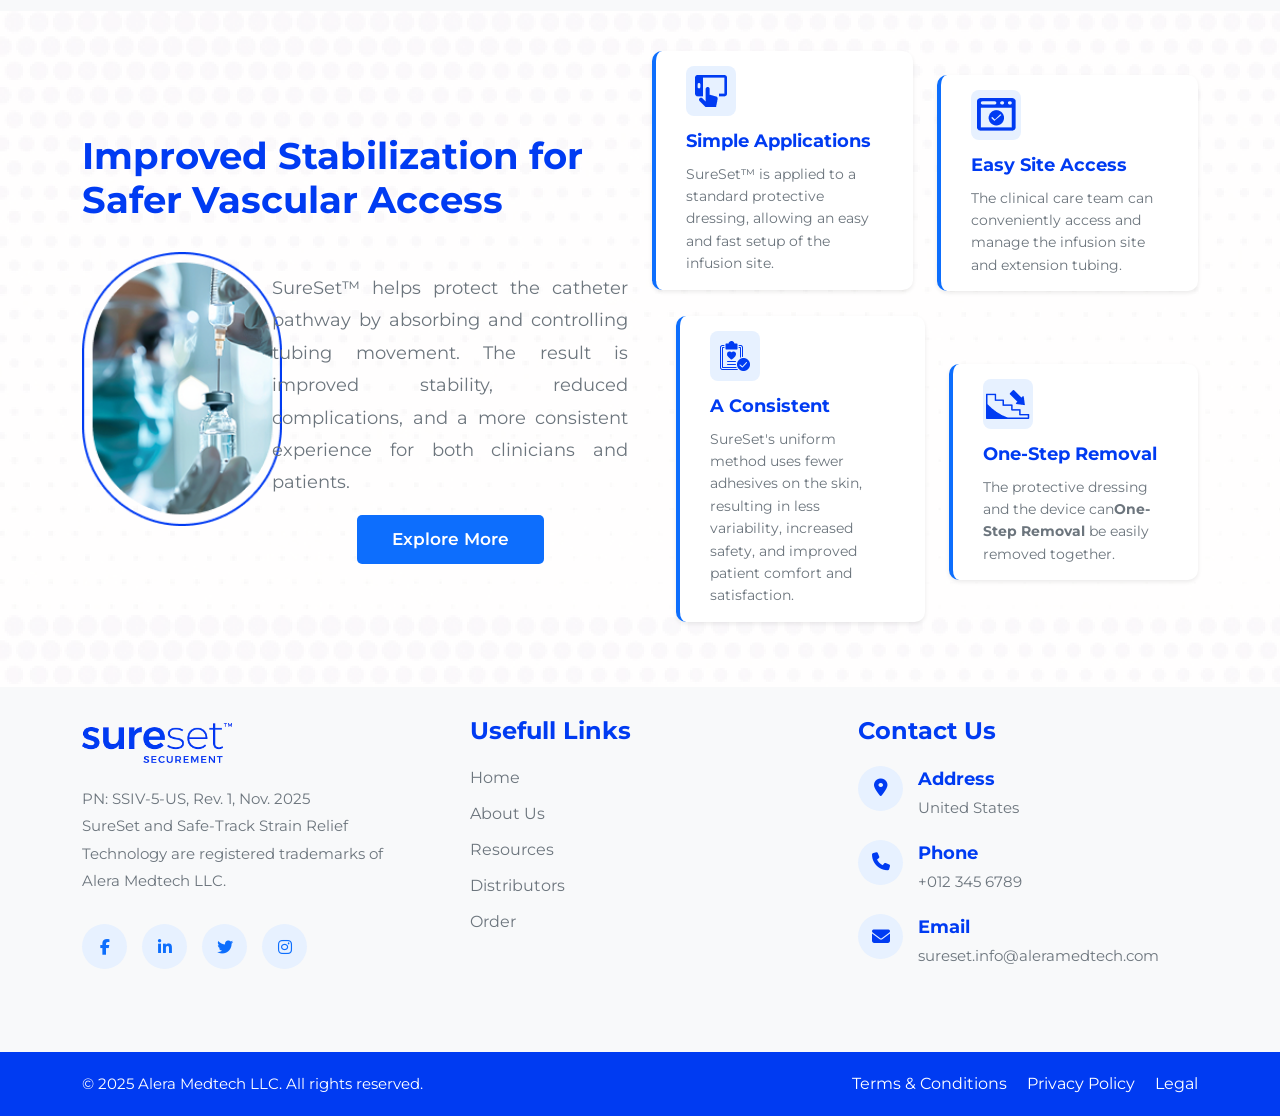
==== commit 921f3c8c: "comi" ====
--- a/index.html
+++ b/index.html
@@ -51,7 +51,7 @@
                     <img src="img/SureSet logo.png" alt="SureSet Logo" class="navbar-logo">
                 </a>
 
-                <button class="navbar-toggle" onclick="toggleMenu()">
+                <button class="navbar-toggle" aria-controls="navbarMenu" aria-expanded="false" aria-label="Toggle navigation" onclick="toggleMenu()">
                     <i class="fas fa-bars"></i>
                 </button>
 
@@ -557,7 +557,7 @@
         <div class="about-container">
             <div class="about-content-grid">
                 <div class="about-image-wrapper">
-                    <img src="img/rapid different.png" alt="Alera Medtech" class="">
+                    <img src="img/rapid different.png" alt="Alera Medtech" class="about-main-image img-fluid">
                 </div>
 
                 <div class="about-text-content">
@@ -961,7 +961,9 @@
     <script>
         function toggleMenu() {
             const menu = document.getElementById('navbarMenu');
+            const btn = document.querySelector('.navbar-toggle');
             menu.classList.toggle('navbar-menu-active');
+            if (btn) btn.setAttribute('aria-expanded', menu.classList.contains('navbar-menu-active'));
         }
 
         // Video modal behavior
--- a/css/styles.css
+++ b/css/styles.css
@@ -12,7 +12,6 @@
         }
 
         .hero-carousel {
-            height: 100vh;
             position: relative;
         }
 
@@ -184,7 +183,7 @@
             }
 
             .text-content h1 {
-                font-size: 2.5rem;
+                font-size: 2.3rem;
             }
 
             .text-content p {
@@ -439,7 +438,7 @@
         }
 
         .hero-main-heading {
-            font-size: 40px;
+            font-size: 36px;
             font-weight: 700;
             color: #003BF2;
             line-height: 1.2;
@@ -636,7 +635,7 @@
         }
 
         .about-main-title {
-            font-size: 40px;
+            font-size: 36px;
             font-weight: 700;
             color: #003BF2;
             line-height: 1.3;
@@ -779,7 +778,7 @@
         }
 
         .safetrak-main-title {
-            font-size: 40px;
+            font-size: 36px;
             font-weight: 700;
             color: #0d28ff;
             margin-bottom: 15px;
@@ -858,7 +857,7 @@
         }
 
         .benefits-main-heading {
-            font-size: 40px;
+            font-size: 36px;
             font-weight: 700;
             color: #003BF2;
             line-height: 1.3;
@@ -874,7 +873,7 @@
 
         .benefits-stats-container {
                 display: grid;
-                grid-template-columns: repeat(4, 1.2fr);
+                grid-template-columns: repeat(4, 1fr);
                 gap: 20px;
                 position: relative;
                 margin-left: -150px;
@@ -1199,7 +1198,7 @@
 
         .vas-stab-title {
             color: #003BF2;
-            font-size: 2.5rem;
+            font-size: 2.3rem;
             font-weight: 700;
             margin-bottom: 30px;
             text-align: left;
@@ -1489,7 +1488,7 @@
 }
 
 .sub-hero-title {
-    font-size: 2.5rem;
+    font-size: 2.3rem;
     font-weight: 700;
     margin-bottom: 10px;
 }
@@ -1975,7 +1974,7 @@
         .nt-section-title {
             color: #003BF2;
             font-weight: 700;
-            font-size: 2.5rem;
+            font-size: 2.3rem;
             margin-bottom: 25px;
         }
 
@@ -2062,7 +2061,7 @@
 
         .alera-section-title {
             color: #003BF2;
-            font-size: 2.5rem;
+            font-size: 2.3rem;
             font-weight: 700;
             margin-bottom: 50px;
         }
@@ -2151,7 +2150,7 @@
 
         .alera-commitment-title {
             color: #003BF2;
-            font-size: 2.5rem;
+            font-size: 2.3rem;
             font-weight: 700;
             margin-bottom: 20px;
         }
@@ -2171,7 +2170,7 @@
 
         .sureset-faq-title {
             color: #003BF2;
-            font-size: 2.5rem;
+            font-size: 2.3rem;
             font-weight: 700;
             text-align: center;
             margin-bottom: 20px;
@@ -2256,7 +2255,7 @@
 
         .sureset-resources-title {
             color: #003BF2;
-            font-size: 2.5rem;
+            font-size: 2.3rem;
             font-weight: 700;
             text-align: center;
             margin-bottom: 30px;
@@ -2308,7 +2307,7 @@
         }
 
         .sureset-contact-title {
-            font-size: 2.5rem;
+            font-size: 2.3rem;
             font-weight: 700;
             margin-bottom: 30px;
             line-height: 1.3;
@@ -2344,11 +2343,11 @@
         }
 
         .sureset-title-main {
-            font-size: 40px;
+            font-size: 36px;
             font-weight: 700;
             color: #003BF2;
             text-align: center;
-            margin-bottom: 30px;
+            margin-bottom: 10px;
             line-height: 1.2;
         }
 
@@ -2368,7 +2367,7 @@
         }
 
         .sureset-hq-title {
-            font-size: 2.5rem;
+            font-size: 2.3rem;
             font-weight: 700;
             color: #000000;
             margin-bottom: 50px;
@@ -2453,7 +2452,7 @@
         }
 
         .sureset-form-title {
-            font-size: 2.5rem;
+            font-size: 2.3rem;
             font-weight: 700;
             color: #003BF2;
             text-align: center;
@@ -2557,7 +2556,7 @@
 
         @media (max-width: 768px) {
             .sureset-title-main {
-                font-size: 2.5rem;
+                font-size: 2.3rem;
             }
 
             .sureset-subtitle-text {
@@ -2594,9 +2593,9 @@
 
         .safetrak-main-title {
             color: #003BF2;
-            font-size: 40px;
+            font-size: 36px;
             font-weight: 700;
-            margin-bottom: 25px;
+            margin-bottom: 10px;
             line-height: 1.2;
         }
 
@@ -2762,7 +2761,7 @@
         .section-1 h1 {
             color: #003BF2;
             font-weight: bold;
-            font-size: 2.5rem;
+            font-size: 2.3rem;
             margin-bottom: 10px;
         }
         .section-1 h2 {
@@ -2804,7 +2803,7 @@
         }
         .section-2 h2 {
             font-weight: bold;
-            font-size: 2.5rem;
+            font-size: 2.3rem;
             margin-bottom: 30px;
         }
         .section-2 p {
@@ -2833,31 +2832,31 @@
 
         .vascular-text-column {
             flex: 0 0 60%;
-            padding: 150px 60px 60px 80px;
+            padding: 100px 60px 60px 80px;
             z-index: 2;
         }
 
         .vascular-section-title {
             color: #003BF2;
-            font-size: 40px;
+            font-size: 36px;
             font-weight: 700;
             line-height: 1.15;
-            margin-bottom: 30px;
+            margin-bottom: 10px;
         }
 
         .vascular-section-description {
             color: #7a7a7a;
             font-size: 16px;
             line-height: 1.75;
-            margin-bottom: 30px;
+            margin-bottom: 20px;
         }
 
         .vascular-commitment-title {
             color: #003BF2;
-            font-size: 40px;
+            font-size: 36px;
             font-weight: 700;
             line-height: 1.15;
-            margin-bottom: 30px;
+            margin-bottom: 10px;
         }
 
         .vascular-commitment-text {
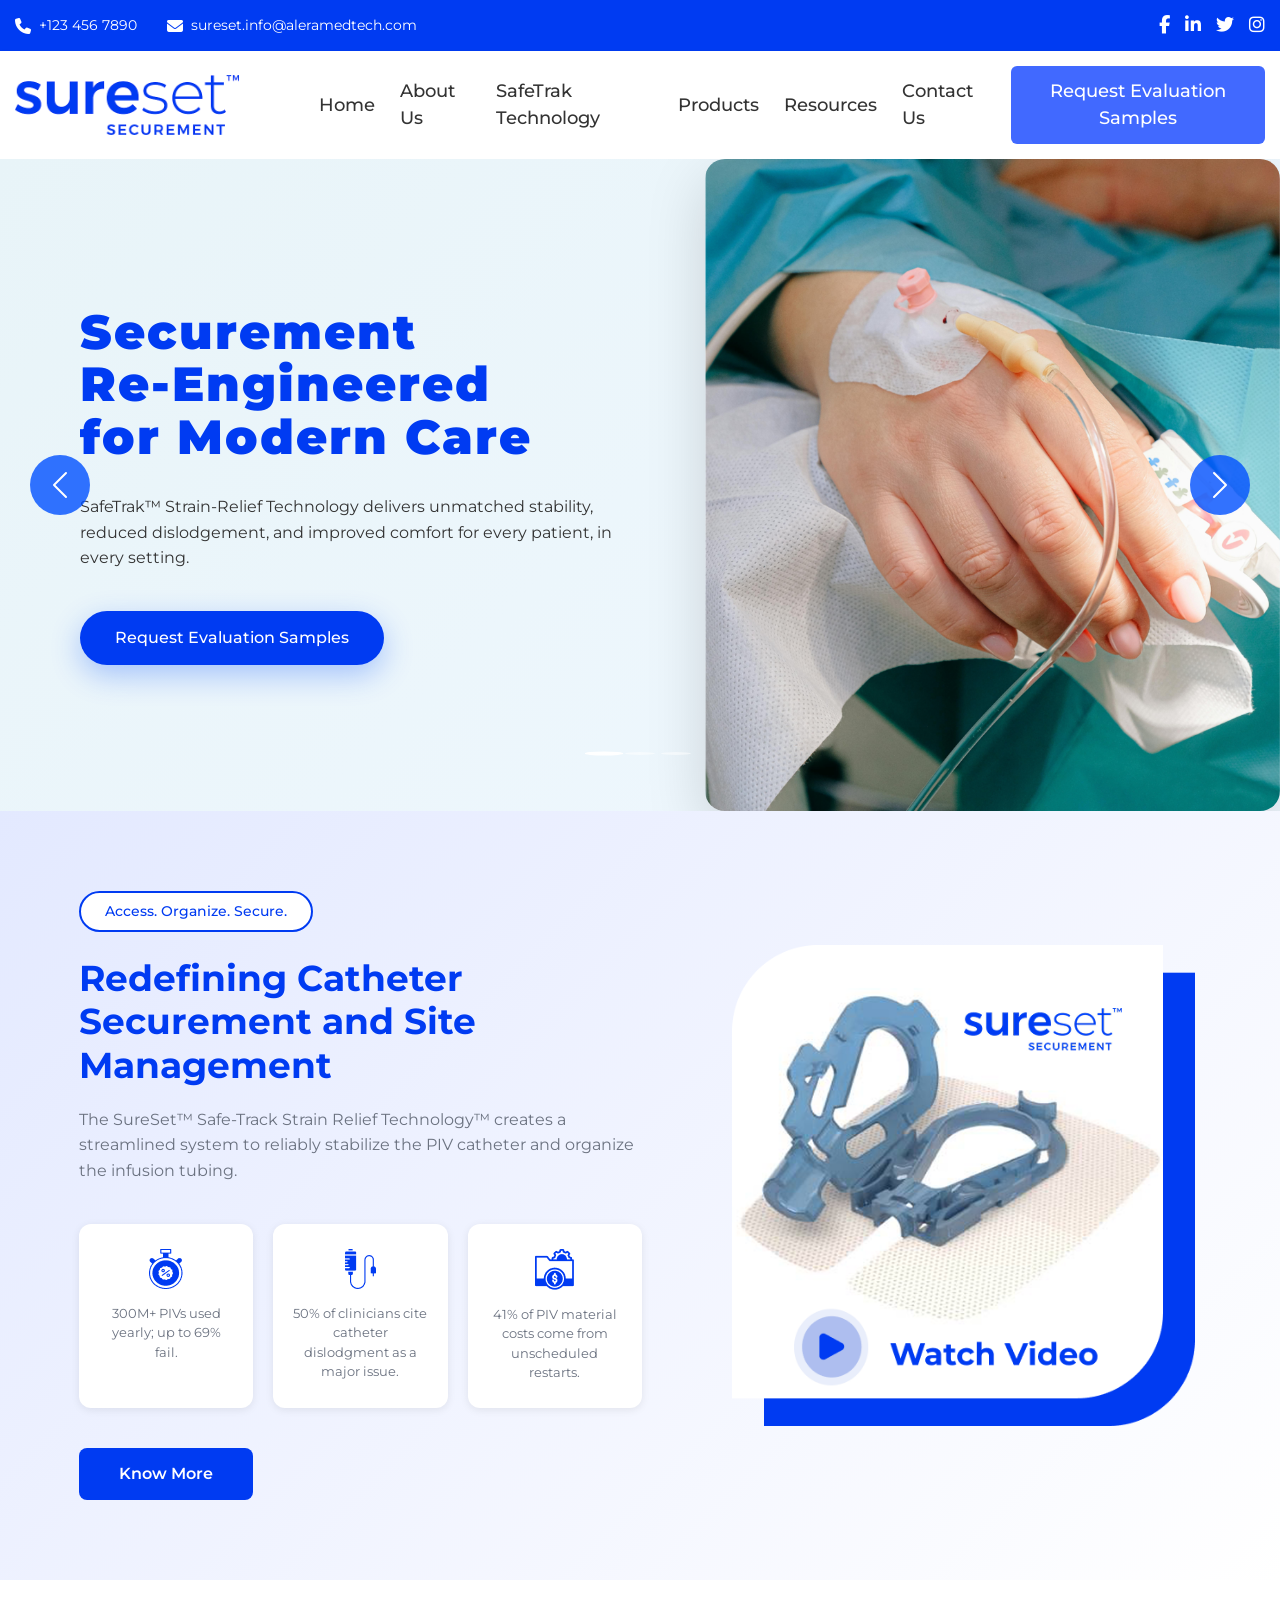
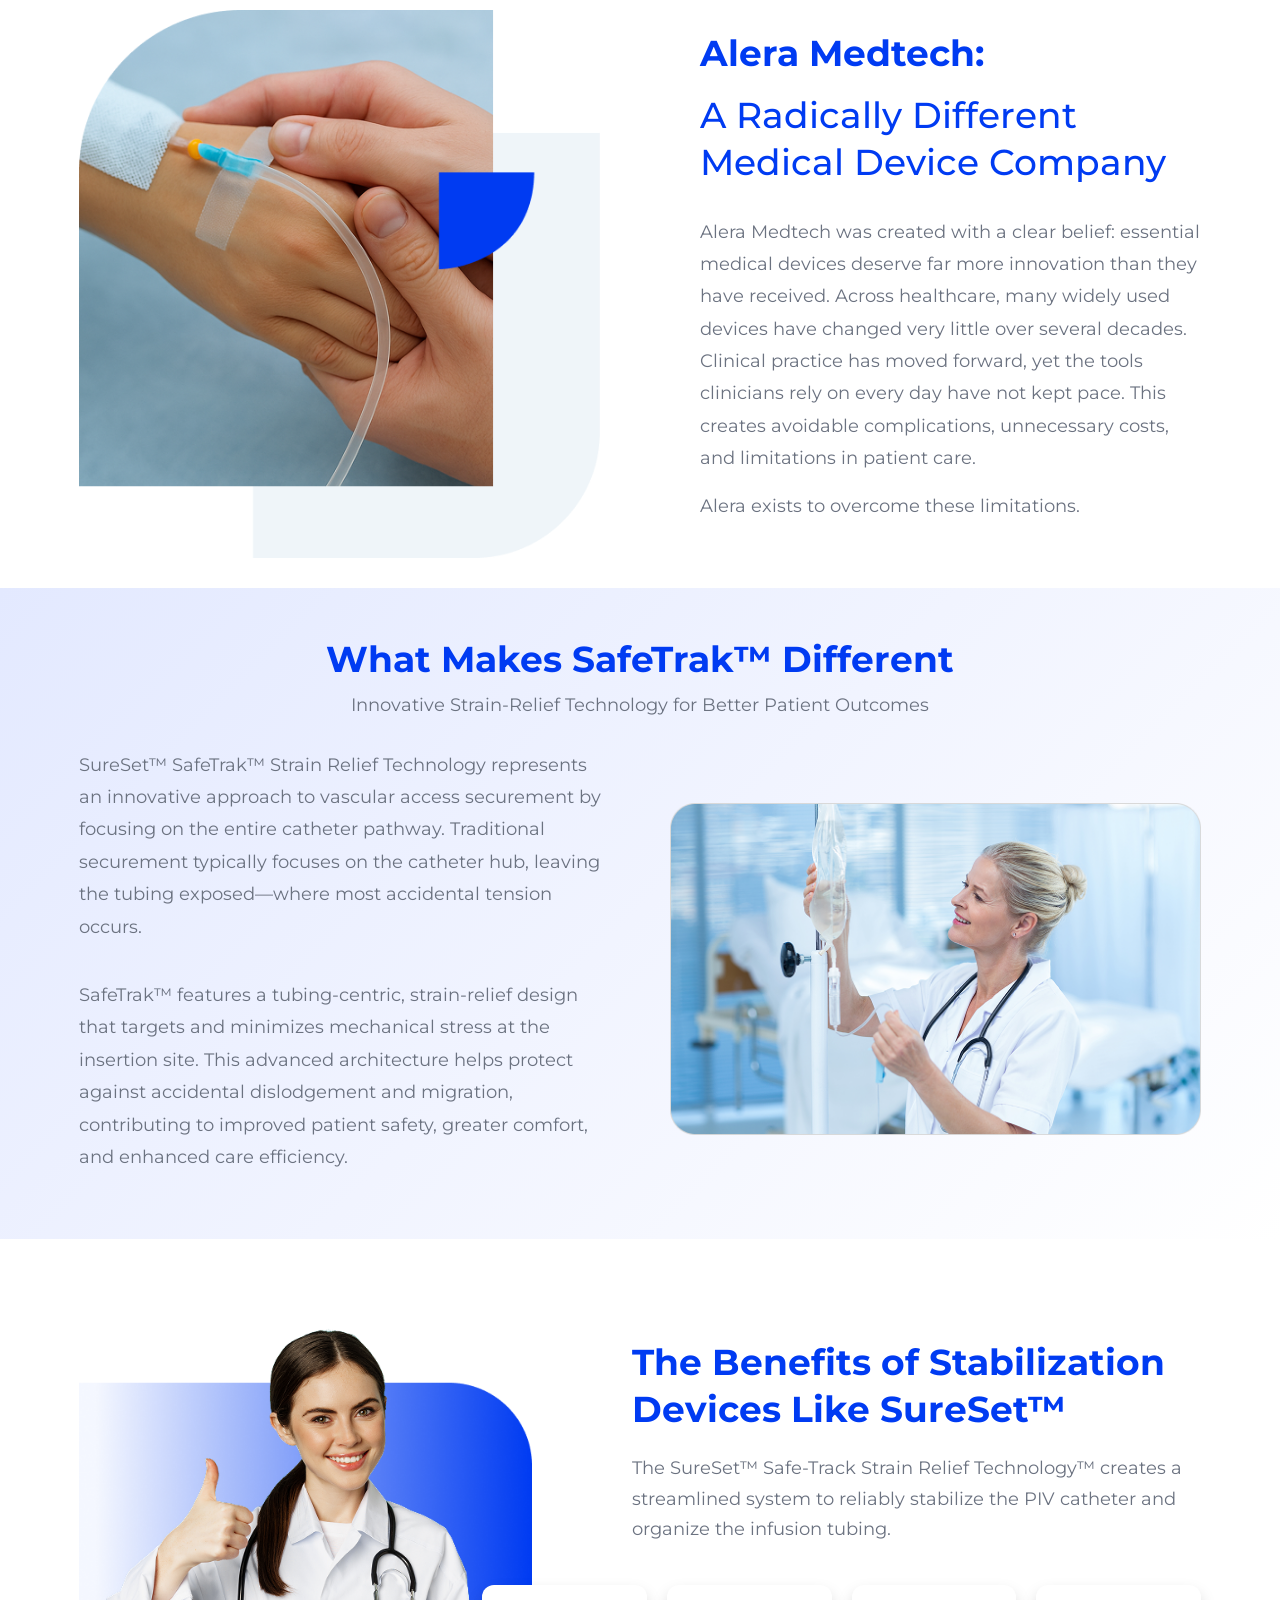
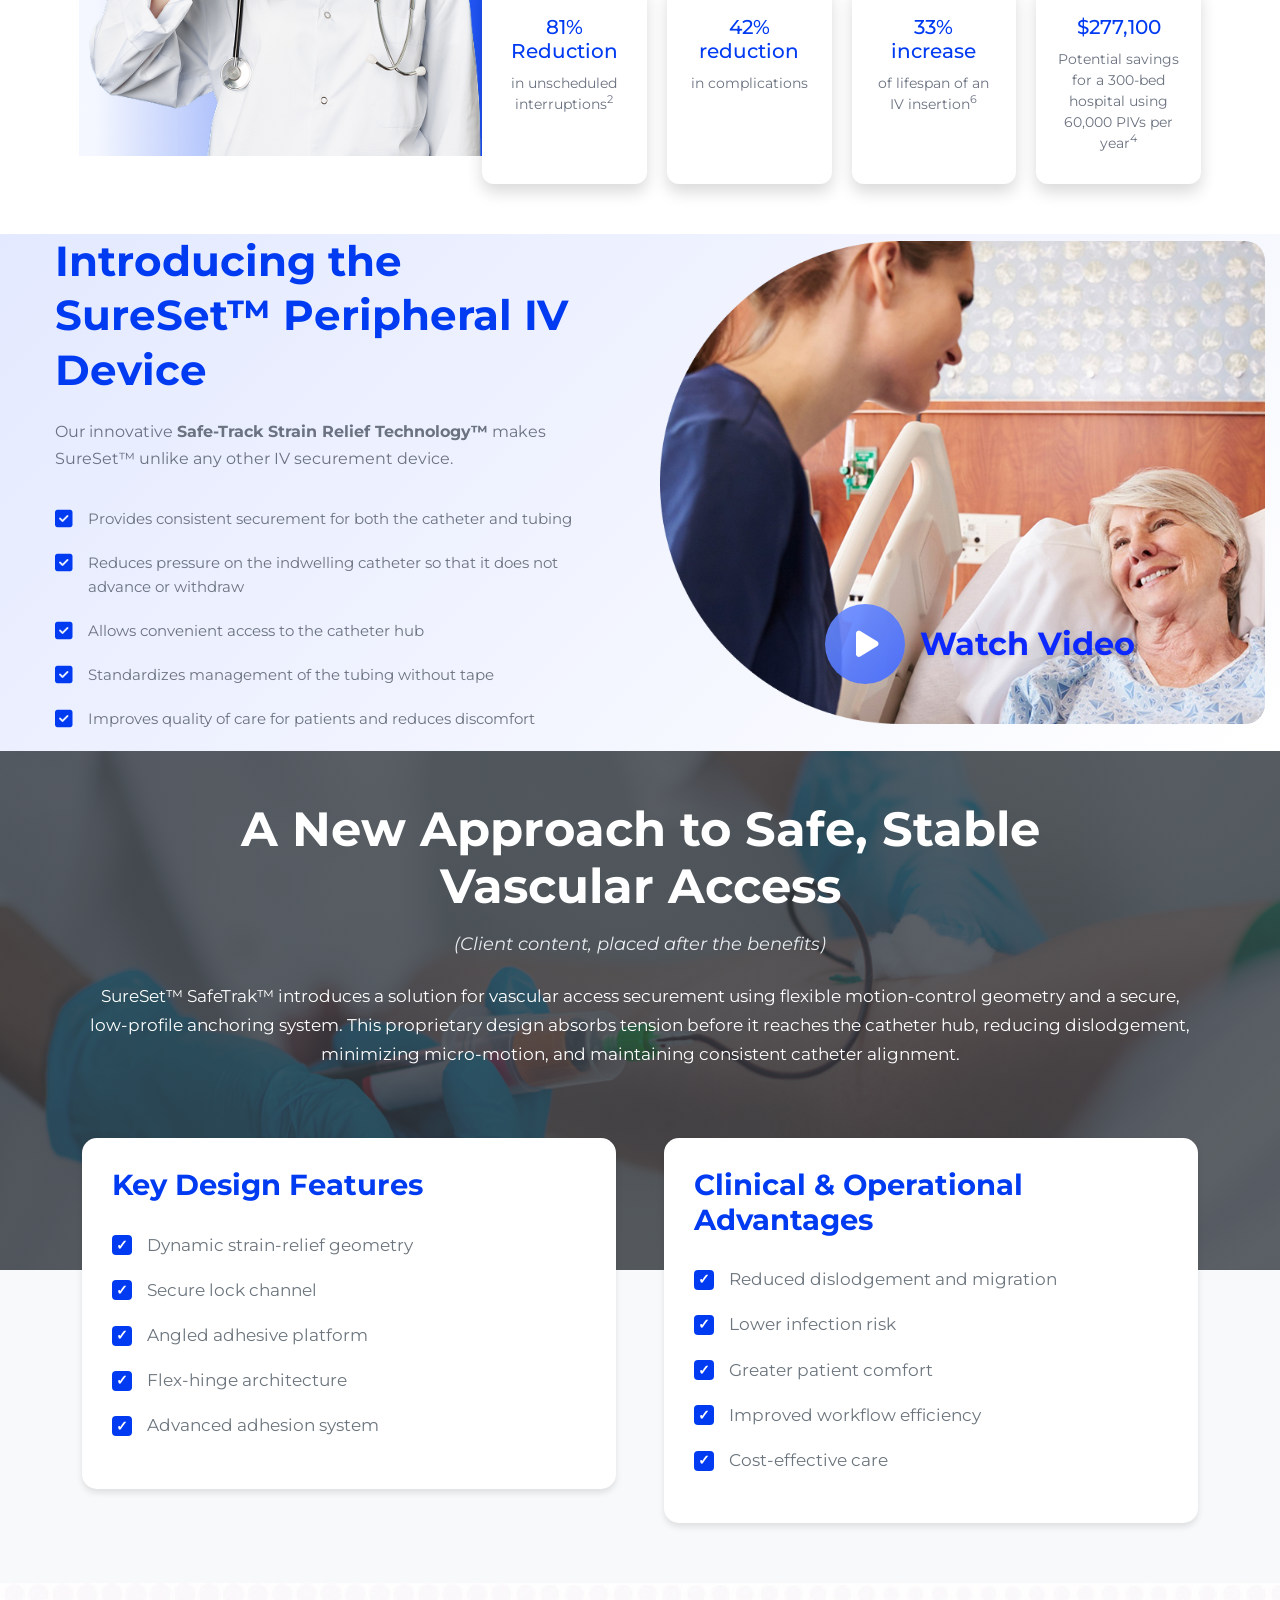
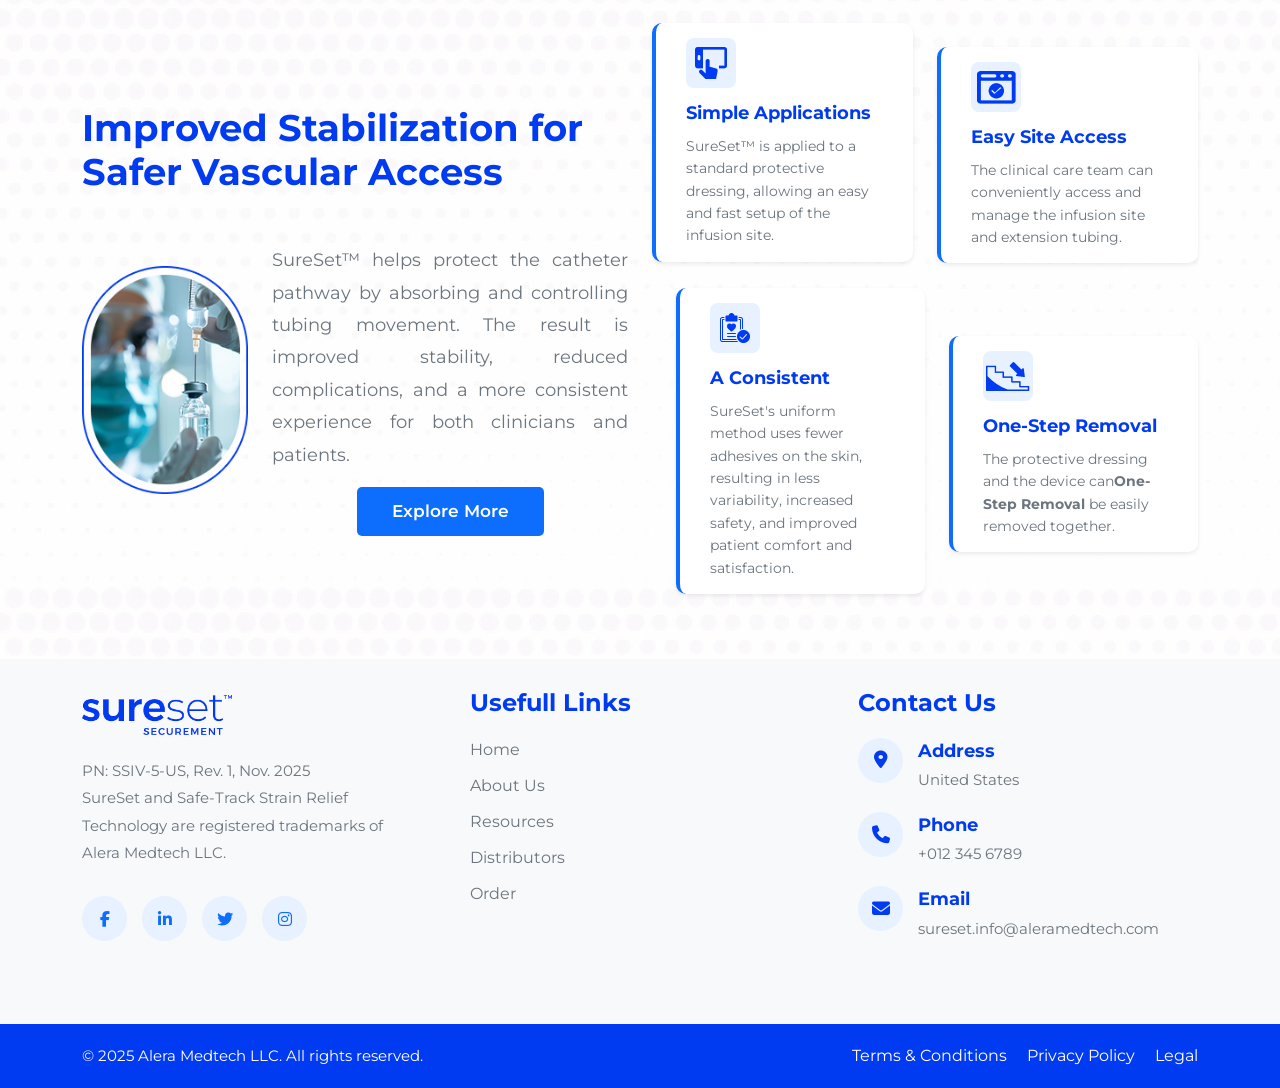
==== commit 565e69b9: "comi" ====
--- a/index.html
+++ b/index.html
@@ -789,8 +789,8 @@
                     <div class="text-center">
                         <h2 class="vas-stab-title">Improved Stabilization for Safer Vascular Access</h2>
                         <div class="row">
-                            <div class="col-4">
-                                <img src="img/stabilization.png" width="200" alt="">
+                            <div class="col-4" style="place-self: center;">
+                                <img src="img/stabilization.png" width="100%" alt="">
                             </div>
                             <div class="col-8">
                                 <p class="vas-stab-description">
--- a/css/styles.css
+++ b/css/styles.css
@@ -216,6 +216,15 @@
             }
         }
 /* Topbar Styles */
+        @media (max-width: 576px) {
+            .topbar-contact-item {
+                font-size: 12px;
+            }
+            
+            .topbar-social-link {
+                display: none;
+            }
+        }
         .topbar {
             background-color: #003BF2;
             padding: 12px 0;
@@ -289,11 +298,19 @@
             justify-content: space-between;
             align-items: center;
             gap: 80px;
+            width: 100%;
+        }
+        
+        .navbar-logo-link {
+            flex-shrink: 0;
+            display: flex;
+            align-items: center;
         }
         
         .navbar-logo {
             max-height: 60px;
             width: auto;
+            display: block;
         }
         
         .navbar-menu {
@@ -349,17 +366,55 @@
         
         /* Responsive */
         @media (max-width: 992px) {
+            .navbar {
+                position: relative;
+            }
+            
+            .navbar-container {
+                padding: 0;
+                max-width: none;
+            }
+            
+            .navbar-content {
+                padding: 0 15px;
+                position: relative;
+                gap: 0;
+            }
+            
             .navbar-menu {
                 display: none;
-                position: absolute;
-                top: 100%;
+                position: fixed;
+                top: 120px;
                 left: 0;
                 right: 0;
                 background: white;
                 flex-direction: column;
-                padding: 20px;
+                padding: 0;
+                margin: 0;
                 box-shadow: 0 4px 6px rgba(0,0,0,0.1);
-                gap: 20px;
+                gap: 0;
+                z-index: 1000;
+                width: 100vw;
+                max-width: 100vw;
+                border-top: 1px solid #f0f0f0;
+            }
+            
+            .navbar-menu-item {
+                width: 100%;
+                margin: 0;
+                padding: 0;
+            }
+            
+            .navbar-menu-link {
+                display: block;
+                padding: 15px 15px;
+                border-bottom: 1px solid #f0f0f0;
+                width: 100%;
+                box-sizing: border-box;
+            }
+            
+            .navbar-menu-item:last-child .navbar-menu-link {
+                border-bottom: none;
             }
             
             .navbar-menu.navbar-menu-active {
@@ -368,6 +423,9 @@
             
             .navbar-toggle {
                 display: block;
+                flex-shrink: 0;
+                margin-left: auto;
+                order: 2;
             }
             
             .navbar-content {
@@ -602,7 +660,7 @@
         }
 
         .about-main-image {
-            width: 100%;
+            width: auto;
             height: auto;
             border-radius: 20px;
             display: block;
@@ -731,7 +789,10 @@
 
         @media (max-width: 576px) {
             .topbar-contact-item {
-                font-size: 12px;
+                font-size: 10px;
+            }
+            .topbar-icon {
+                font-size: 11px;
             }
             
             .topbar-social-link {
@@ -844,7 +905,8 @@
         .benefits-doctor-image {
             position: relative;
             width: 100%;
-            min-width: 540px;
+            min-width: 300px;
+            max-width: 540px;
             height: auto;
             z-index: 1;
             display: block;
@@ -853,7 +915,6 @@
         .benefits-text-area {
             padding-left: 20px;
             padding-top: 50px;
-            width: 90%;
         }
 
         .benefits-main-heading {
@@ -886,7 +947,6 @@
             border-radius: 12px;
             box-shadow: 0 2px 12px rgba(0,0,0,0.08);
             transition: transform 0.3s, box-shadow 0.3s;
-            min-width: 200px;
         }
 
         .benefits-stat-box:hover {
@@ -1052,6 +1112,8 @@
 
             .benefits-stats-container {
                 grid-template-columns: 1fr;
+                margin-left: 0;
+                width: 100%;
             }
 
             .introducing-layout-grid {
@@ -1131,7 +1193,6 @@
             padding: 30px;
             margin-top: -180px;
             box-shadow: 0 4px 6px rgba(0, 0, 0, 0.1);
-            height: 190%;
         }
 
         .vas-card-title {
@@ -1186,6 +1247,9 @@
             
             .vas-content-section {
                 padding: 40px 0;
+            }
+            .vas-feature-card {
+                margin-top: 0;
             }
         }
 
